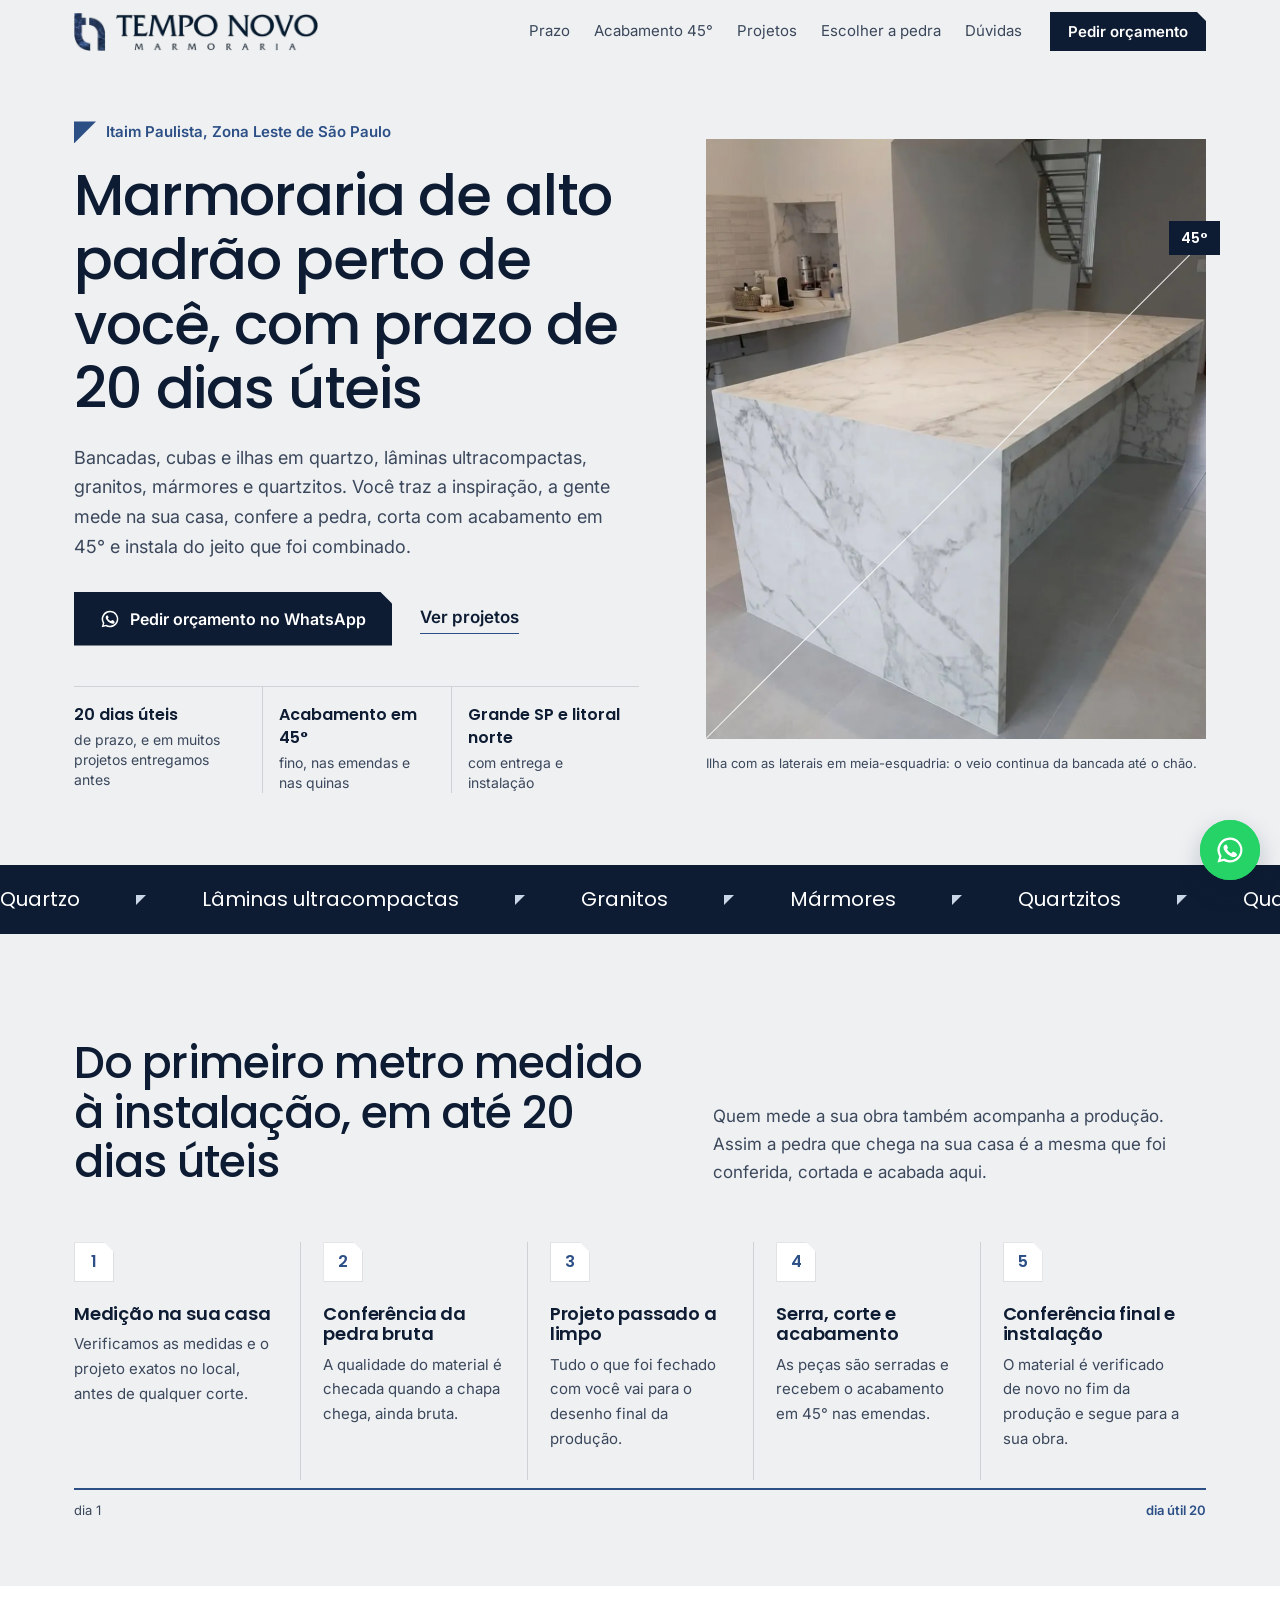
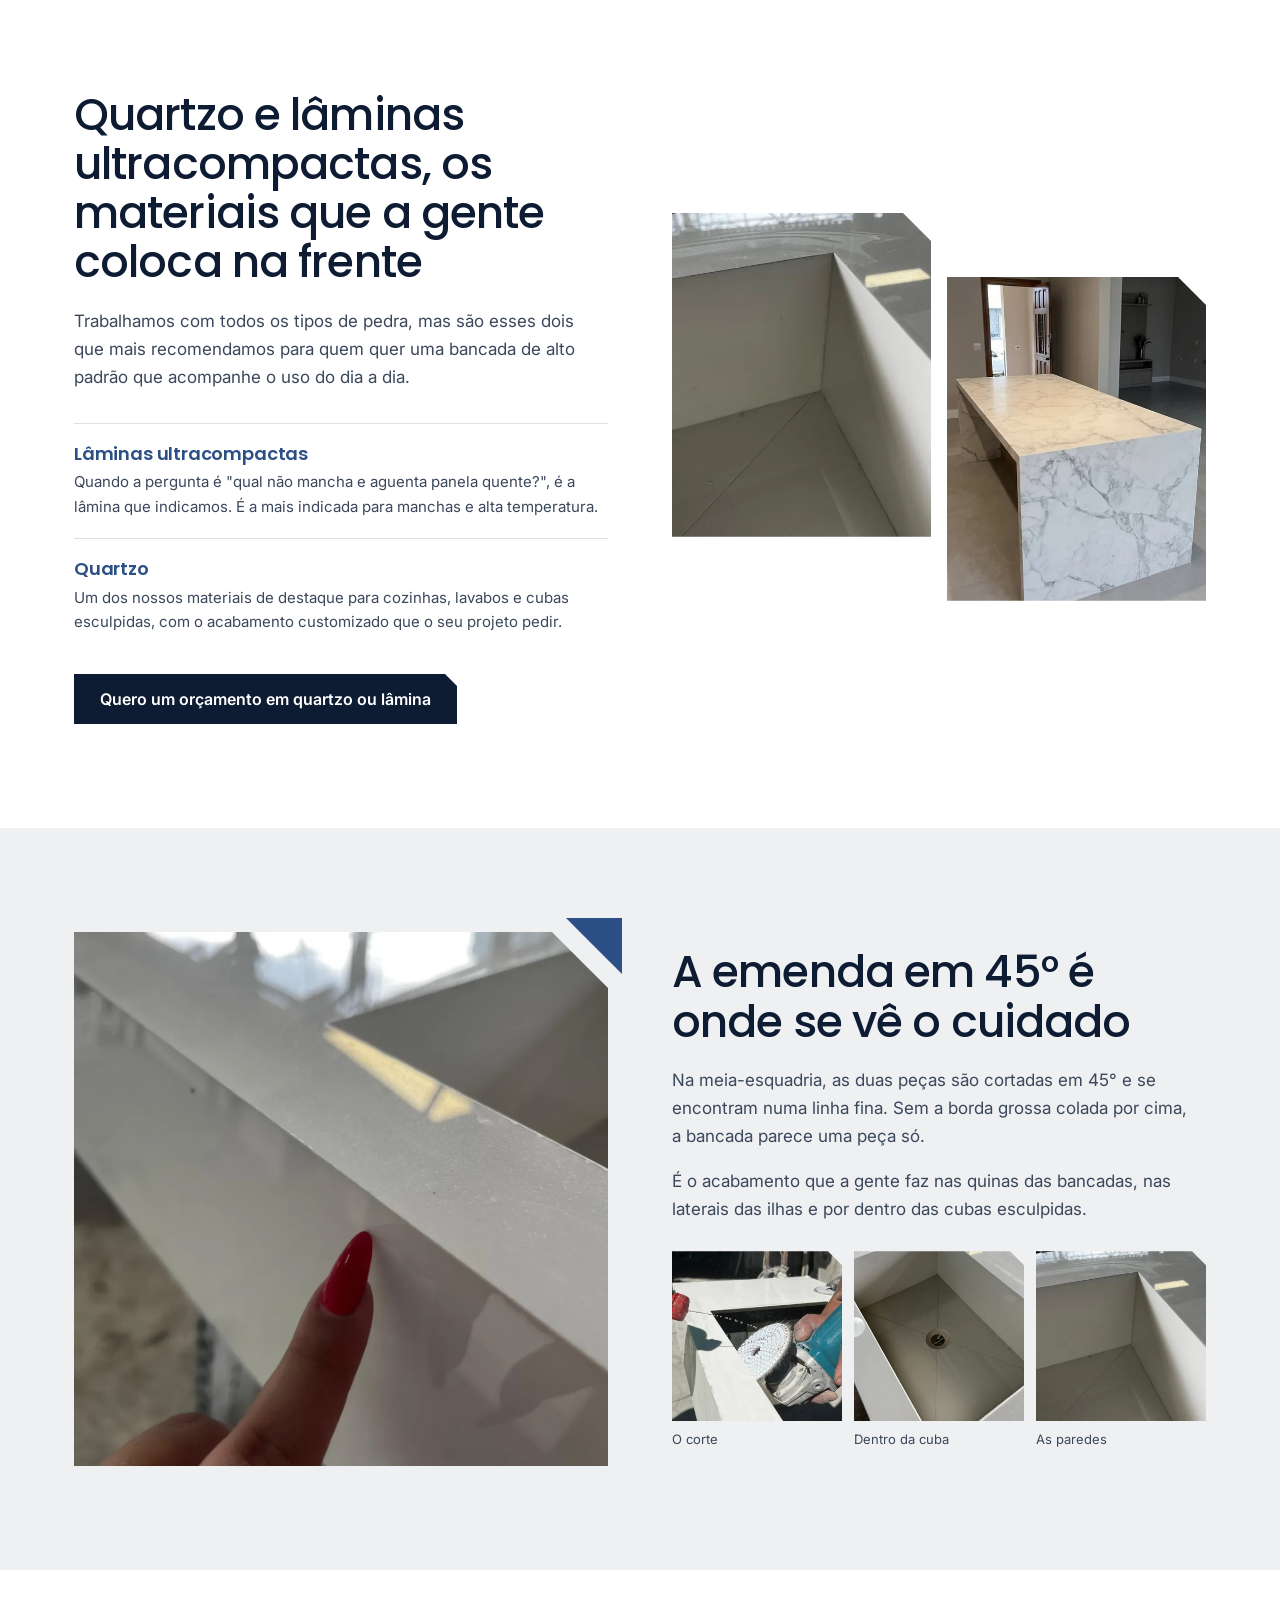
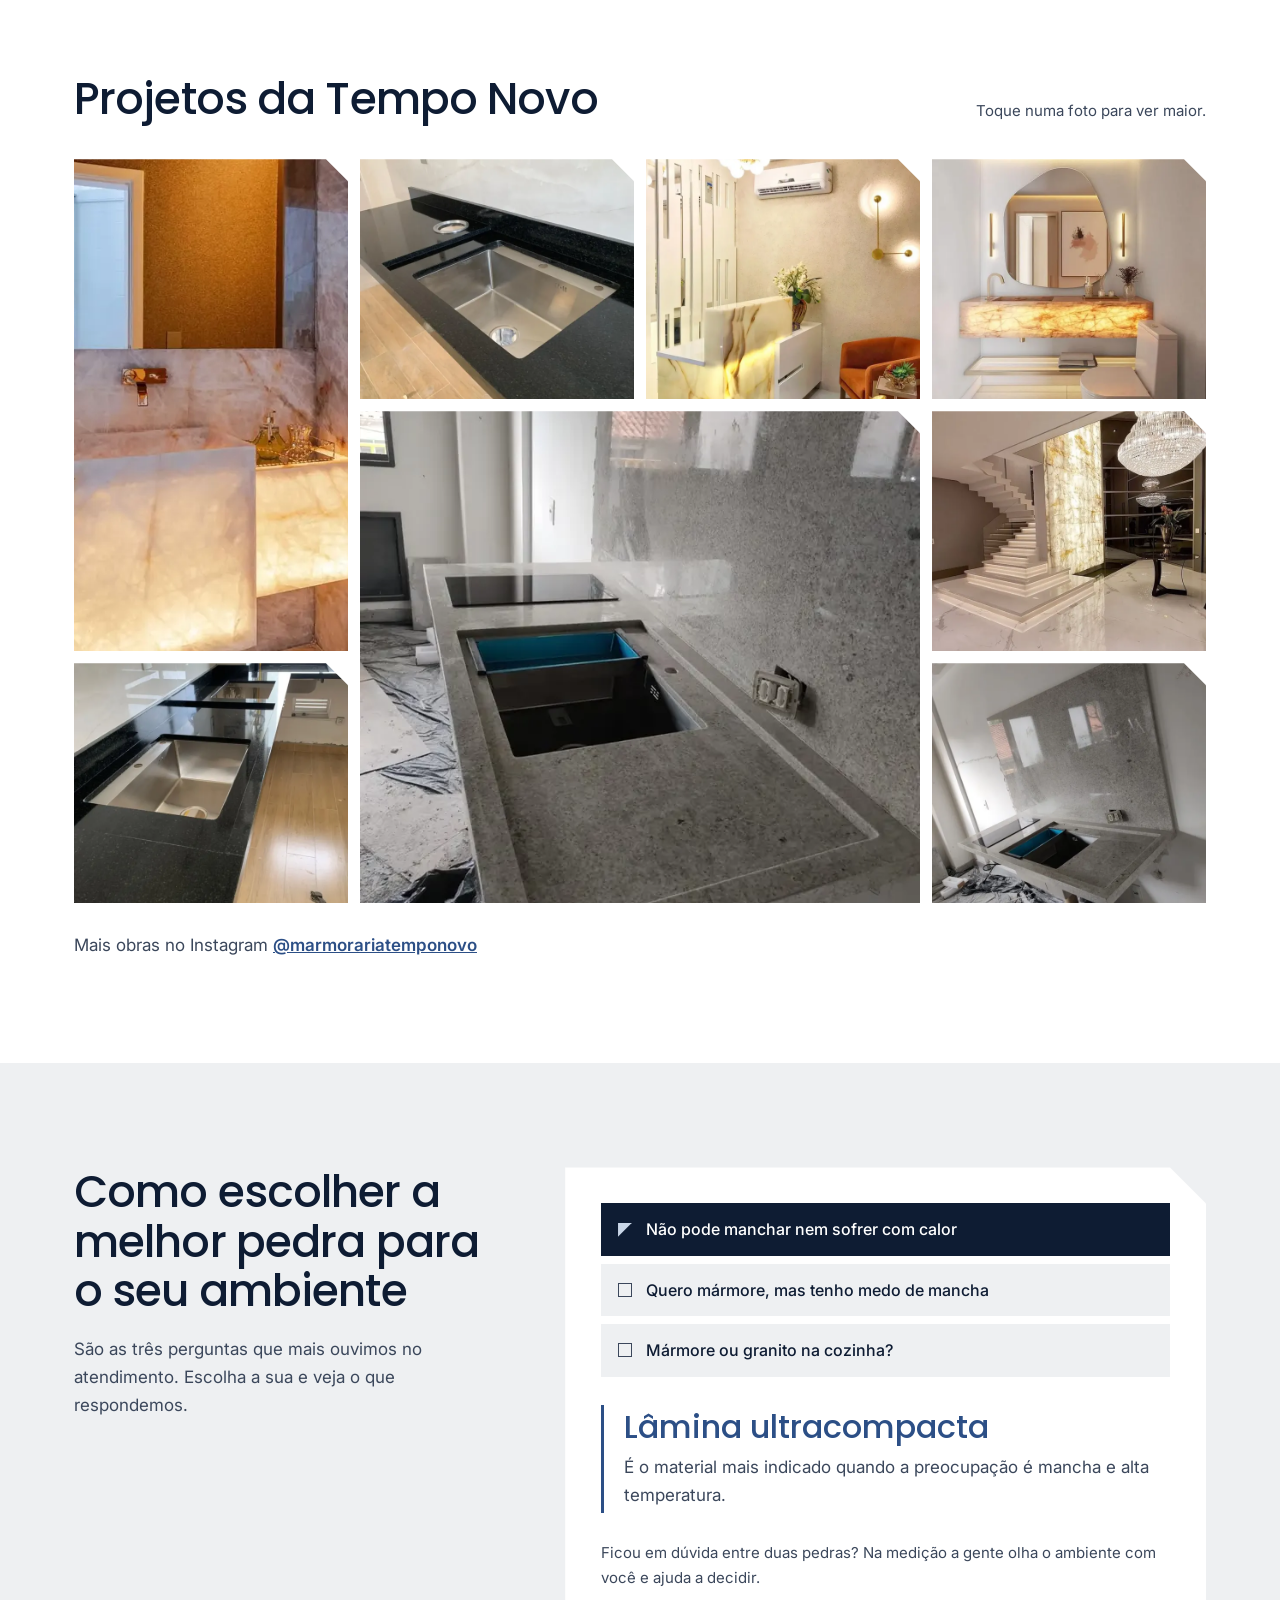
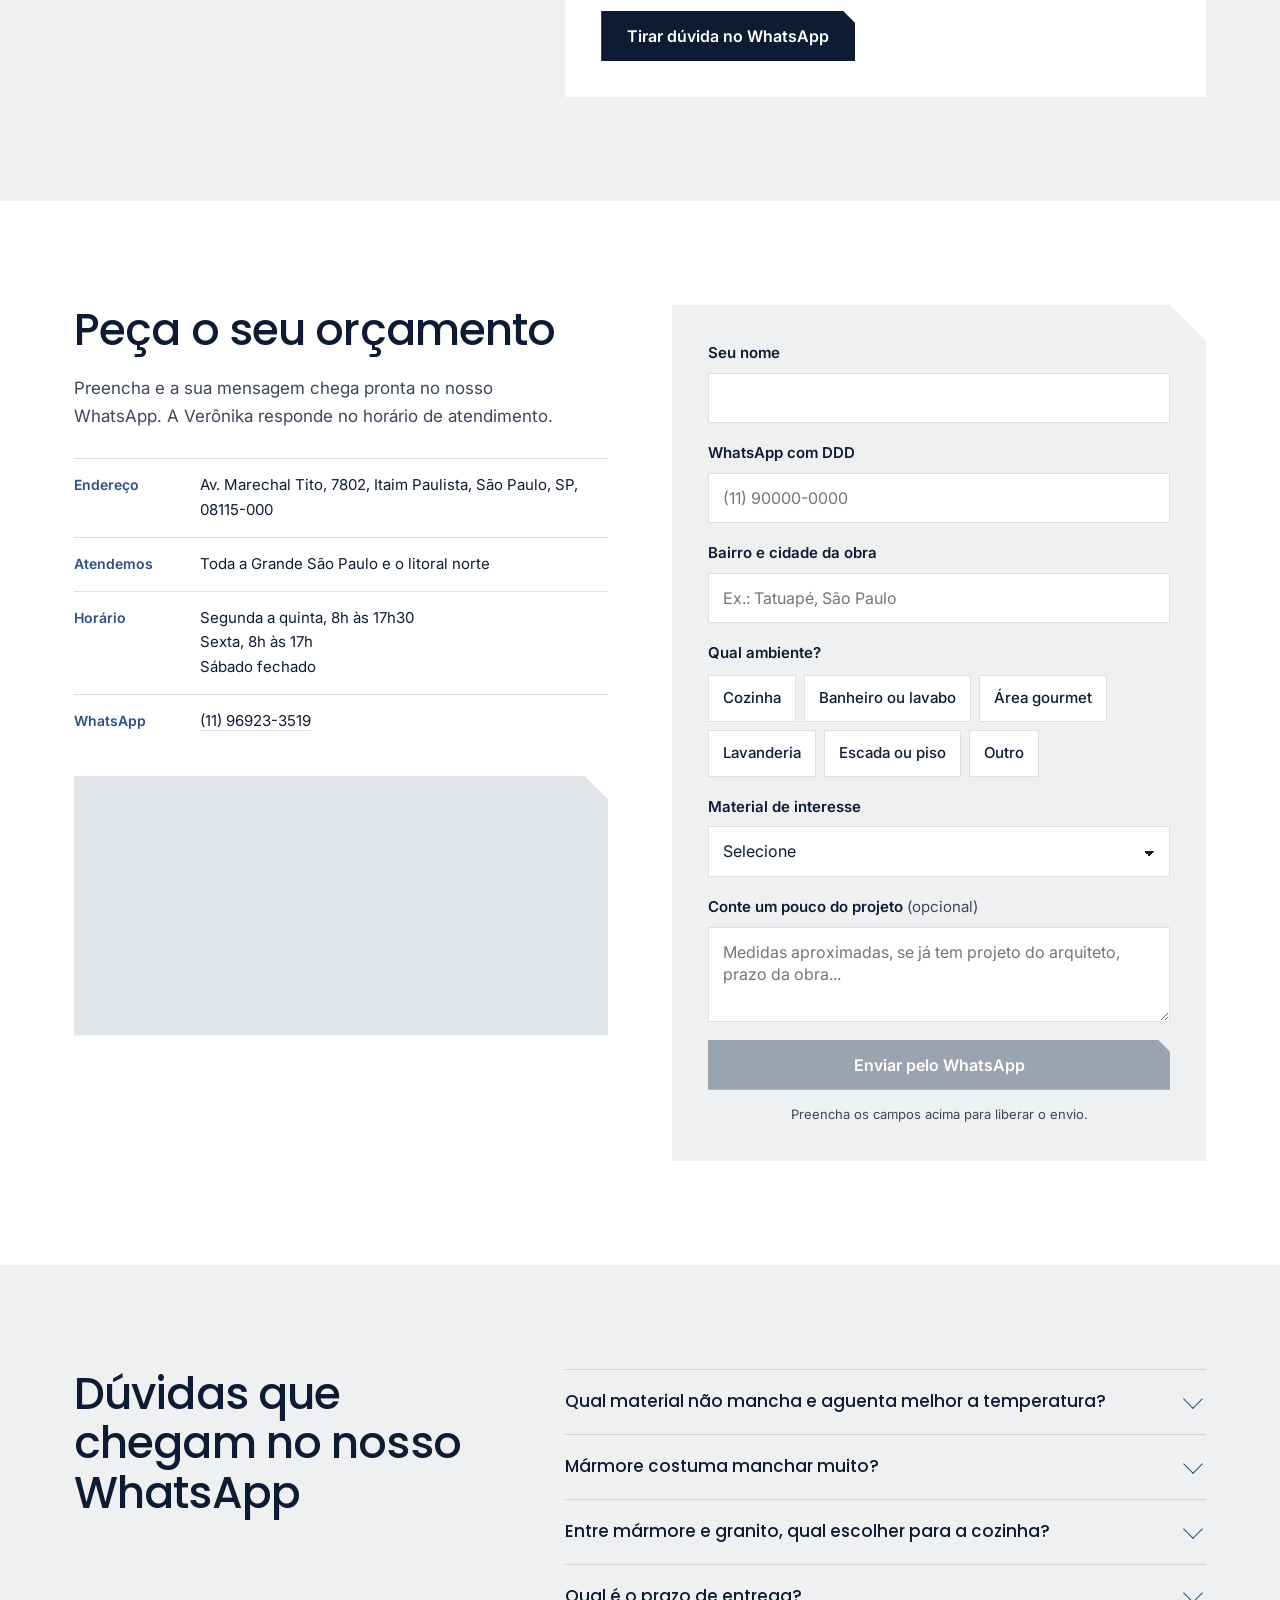
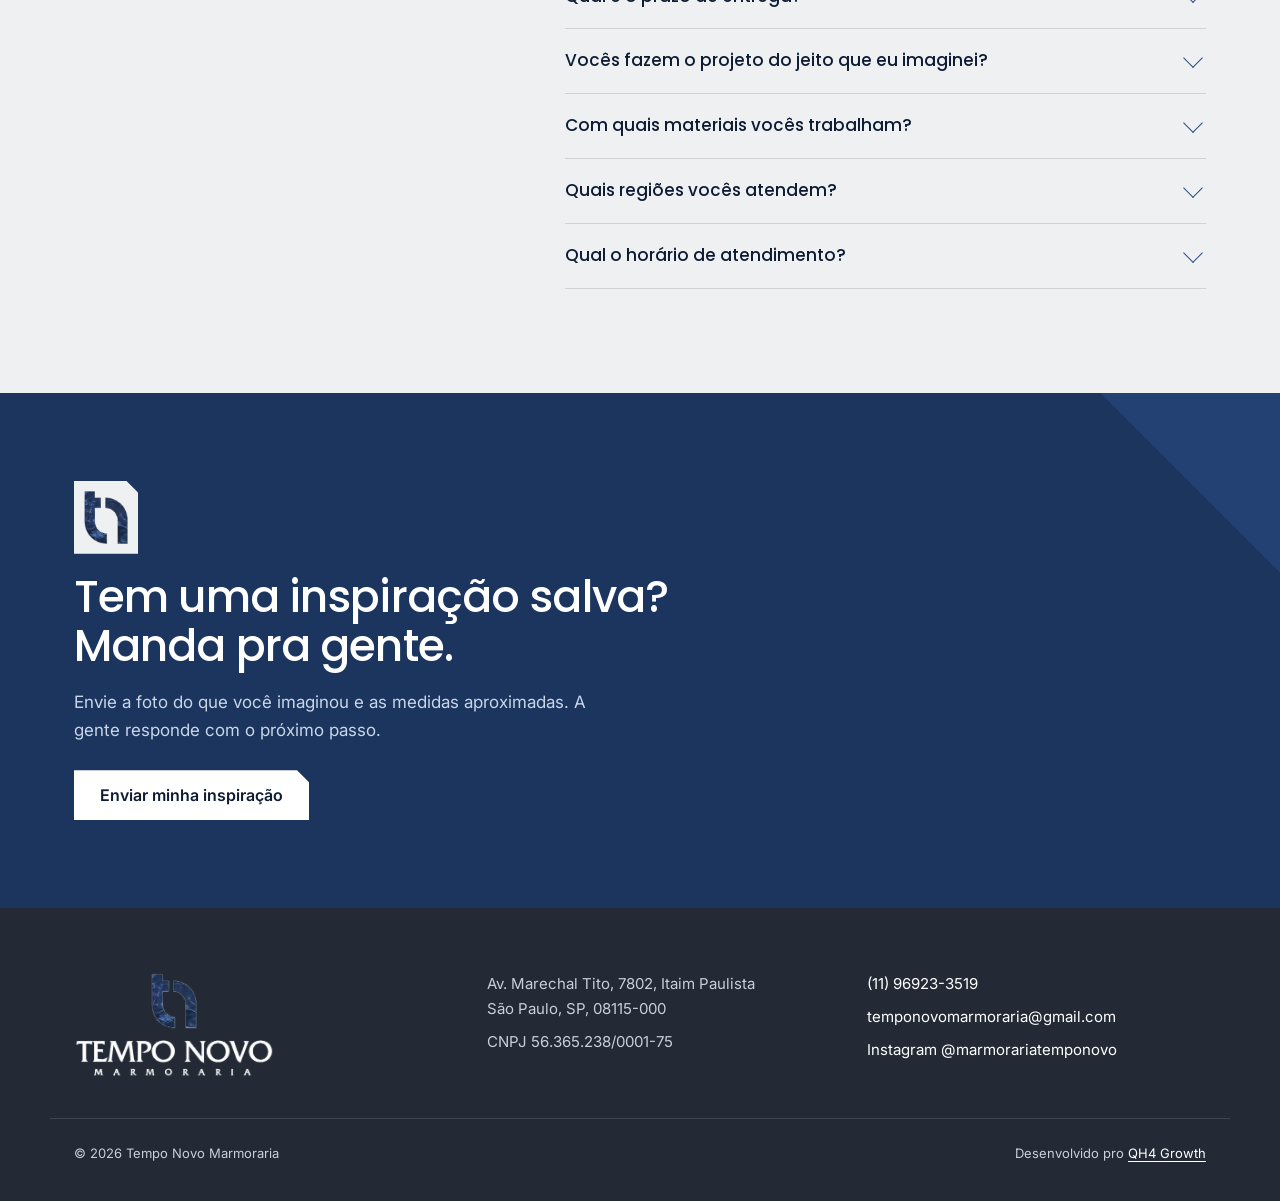
==== index.html @ 07164f5d "Add files via upload" ====
<!doctype html>
<html lang="pt-BR">
<head>
<meta charset="utf-8">
<meta name="viewport" content="width=device-width, initial-scale=1">
<title>Marmoraria de Alto Padrão Perto de Você | Tempo Novo, Itaim Paulista SP</title>
<meta name="description" content="Marmoraria no Itaim Paulista, Zona Leste de São Paulo. Bancadas em quartzo, lâminas ultracompactas, granitos, mármores e quartzitos com acabamento em 45° e prazo de 20 dias úteis. Atendemos a Grande SP e o litoral norte.">
<link rel="canonical" href="https://www.temponovomarmoraria.com.br/">
<meta name="robots" content="index, follow">
<meta name="theme-color" content="#0E1C33">

<meta property="og:type" content="website">
<meta property="og:locale" content="pt_BR">
<meta property="og:site_name" content="Tempo Novo Marmoraria">
<meta property="og:title" content="Tempo Novo Marmoraria | Marmoraria de alto padrão perto de você">
<meta property="og:description" content="Quartzo, lâminas ultracompactas, granitos, mármores e quartzitos com acabamento em 45° e prazo de 20 dias úteis. Itaim Paulista, Zona Leste de SP.">
<meta property="og:url" content="https://www.temponovomarmoraria.com.br/">
<meta property="og:image" content="https://www.temponovomarmoraria.com.br/assets/img/og-image.jpg">
<meta property="og:image:width" content="1200">
<meta property="og:image:height" content="630">
<meta property="og:image:alt" content="Logo da Tempo Novo Marmoraria ao lado de uma ilha em lâmina marmorizada">
<meta name="twitter:card" content="summary_large_image">
<meta name="twitter:title" content="Tempo Novo Marmoraria | Marmoraria de alto padrão perto de você">
<meta name="twitter:description" content="Acabamento em 45° e prazo de 20 dias úteis. Itaim Paulista, Zona Leste de SP.">
<meta name="twitter:image" content="https://www.temponovomarmoraria.com.br/assets/img/og-image.jpg">

<link rel="icon" type="image/png" sizes="32x32" href="assets/img/favicon-32.png">
<link rel="apple-touch-icon" href="assets/img/apple-touch-icon.png">
<link rel="manifest" href="site.webmanifest">

<link rel="preconnect" href="https://fonts.googleapis.com">
<link rel="preconnect" href="https://fonts.gstatic.com" crossorigin>
<link href="https://fonts.googleapis.com/css2?family=Inter:wght@400;500;600&family=Poppins:wght@400;500;600&display=swap" rel="stylesheet">
<link rel="preload" as="image" href="assets/img/ilha-lamina-marmorizada-1.webp" type="image/webp">
<link rel="stylesheet" href="assets/css/style.css">

<!-- Google Tag Manager: trocar GTM-XXXXXXX pelo container do cliente -->
<script>(function(w,d,s,l,i){w[l]=w[l]||[];w[l].push({'gtm.start':new Date().getTime(),event:'gtm.js'});var f=d.getElementsByTagName(s)[0],j=d.createElement(s),dl=l!='dataLayer'?'&l='+l:'';j.async=true;j.src='https://www.googletagmanager.com/gtm.js?id='+i+dl;f.parentNode.insertBefore(j,f);})(window,document,'script','dataLayer','GTM-XXXXXXX');</script>

<script type="application/ld+json">
{
  "@context": "https://schema.org",
  "@type": "HomeAndConstructionBusiness",
  "@id": "https://www.temponovomarmoraria.com.br/#empresa",
  "name": "Tempo Novo Marmoraria",
  "description": "Marmoraria de alto padrão no Itaim Paulista, Zona Leste de São Paulo. Granitos, mármores, quartzos, quartzitos e lâminas ultracompactas com acabamento em 45° e prazo de 20 dias úteis.",
  "url": "https://www.temponovomarmoraria.com.br/",
  "logo": "https://www.temponovomarmoraria.com.br/assets/img/logo-tempo-novo.png",
  "image": "https://www.temponovomarmoraria.com.br/assets/img/og-image.jpg",
  "telephone": "+55-11-96923-3519",
  "email": "temponovomarmoraria@gmail.com",
  "taxID": "56.365.238/0001-75",
  "address": {
    "@type": "PostalAddress",
    "streetAddress": "Avenida Marechal Tito, 7802",
    "addressLocality": "São Paulo",
    "addressRegion": "SP",
    "postalCode": "08115-000",
    "addressCountry": "BR"
  },
  "areaServed": [
    {"@type": "Place", "name": "Itaim Paulista, São Paulo"},
    {"@type": "Place", "name": "Grande São Paulo"},
    {"@type": "Place", "name": "Litoral Norte de São Paulo"}
  ],
  "openingHoursSpecification": [
    {"@type": "OpeningHoursSpecification", "dayOfWeek": ["Monday","Tuesday","Wednesday","Thursday"], "opens": "08:00", "closes": "17:30"},
    {"@type": "OpeningHoursSpecification", "dayOfWeek": "Friday", "opens": "08:00", "closes": "17:00"}
  ],
  "sameAs": ["https://www.instagram.com/marmorariatemponovo/"],
  "knowsAbout": ["Granito", "Mármore", "Quartzo", "Quartzito", "Lâmina ultracompacta", "Acabamento em meia-esquadria 45 graus"]
}
</script>
<script type="application/ld+json">
{
  "@context": "https://schema.org",
  "@type": "FAQPage",
  "mainEntity": [
    {"@type": "Question", "name": "Qual material não mancha e aguenta melhor a temperatura?", "acceptedAnswer": {"@type": "Answer", "text": "As lâminas ultracompactas são as mais indicadas quando a preocupação é mancha e alta temperatura."}},
    {"@type": "Question", "name": "Mármore costuma manchar muito?", "acceptedAnswer": {"@type": "Answer", "text": "O mármore polido costuma manchar, sim. Já o mármore resinado dificilmente mancha."}},
    {"@type": "Question", "name": "Entre mármore e granito, qual escolher para a cozinha?", "acceptedAnswer": {"@type": "Answer", "text": "Para a cozinha, entre os dois, a nossa indicação é o granito."}},
    {"@type": "Question", "name": "Qual é o prazo de entrega da Tempo Novo?", "acceptedAnswer": {"@type": "Answer", "text": "O nosso prazo é de 20 dias úteis, e em muitos projetos conseguimos entregar antes disso."}},
    {"@type": "Question", "name": "Vocês fazem o projeto do jeito que eu imaginei?", "acceptedAnswer": {"@type": "Answer", "text": "Sim. O acabamento é customizado: normalmente o cliente traz uma inspiração e fazemos o máximo para entregar exatamente como foi pedido."}},
    {"@type": "Question", "name": "Com quais materiais vocês trabalham?", "acceptedAnswer": {"@type": "Answer", "text": "Granitos, mármores, quartzos, quartzitos e lâminas ultracompactas."}},
    {"@type": "Question", "name": "Quais regiões a Tempo Novo atende?", "acceptedAnswer": {"@type": "Answer", "text": "Ficamos no Itaim Paulista, Zona Leste de São Paulo, e entregamos em toda a Grande São Paulo e no litoral norte."}},
    {"@type": "Question", "name": "Qual o horário de atendimento?", "acceptedAnswer": {"@type": "Answer", "text": "Segunda a quinta, das 8h às 17h30. Sexta, das 8h às 17h. Aos sábados não abrimos."}}
  ]
}
</script>
</head>
<body>
<noscript><iframe src="https://www.googletagmanager.com/ns.html?id=GTM-XXXXXXX" height="0" width="0" style="display:none;visibility:hidden"></iframe></noscript>

<a class="skip" href="#conteudo">Pular para o conteúdo</a>

<header class="topo" id="topo">
  <div class="topo__in">
    <a href="#inicio" class="topo__marca" aria-label="Tempo Novo Marmoraria, voltar ao início">
      <img src="assets/img/logo-horizontal.webp" alt="Tempo Novo Marmoraria" width="520" height="81">
    </a>
    <nav class="topo__nav" aria-label="Seções">
      <a href="#prazo">Prazo</a>
      <a href="#acabamento">Acabamento 45°</a>
      <a href="#projetos">Projetos</a>
      <a href="#escolher">Escolher a pedra</a>
      <a href="#duvidas">Dúvidas</a>
    </nav>
    <a class="btn btn--sm js-wa" data-local="header" href="https://wa.me/5511969233519?text=Ol%C3%A1%2C%20vim%20pelo%20site%20e%20quero%20um%20or%C3%A7amento." target="_blank" rel="noopener">Pedir orçamento</a>
  </div>
</header>

<main id="conteudo">

<!-- HERO -->
<section class="hero" id="inicio">
  <div class="hero__in">
    <div class="hero__txt">
      <p class="hero__onde">Itaim Paulista, Zona Leste de São Paulo</p>
      <h1>Marmoraria de alto padrão perto de você, com prazo de 20 dias úteis</h1>
      <p class="hero__sub">Bancadas, cubas e ilhas em quartzo, lâminas ultracompactas, granitos, mármores e quartzitos. Você traz a inspiração, a gente mede na sua casa, confere a pedra, corta com acabamento em 45° e instala do jeito que foi combinado.</p>
      <div class="hero__ctas">
        <a class="btn js-wa" data-local="hero" href="https://wa.me/5511969233519?text=Ol%C3%A1%2C%20vim%20pelo%20site%20e%20quero%20um%20or%C3%A7amento." target="_blank" rel="noopener">
          <svg aria-hidden="true" viewBox="0 0 24 24"><path d="M12 2a10 10 0 0 0-8.6 15.1L2 22l5-1.3A10 10 0 1 0 12 2Zm0 18.2a8.2 8.2 0 0 1-4.2-1.2l-.3-.2-3 .8.8-2.9-.2-.3A8.2 8.2 0 1 1 12 20.2Zm4.5-6.1c-.2-.1-1.5-.7-1.7-.8-.2-.1-.4-.1-.6.1l-.8 1c-.1.2-.3.2-.5.1a6.7 6.7 0 0 1-3.3-2.9c-.3-.4.3-.4.7-1.3.1-.2 0-.3 0-.4l-.8-1.8c-.2-.5-.4-.4-.6-.4h-.5a1 1 0 0 0-.7.3 3 3 0 0 0-.9 2.2 5.2 5.2 0 0 0 1.1 2.7 11.9 11.9 0 0 0 4.6 4c1.7.7 2.3.8 3.2.7.5-.1 1.5-.6 1.7-1.2.2-.6.2-1.1.2-1.2-.1-.1-.3-.2-.5-.3Z"/></svg>
          Pedir orçamento no WhatsApp
        </a>
        <a class="link-sec" href="#projetos">Ver projetos</a>
      </div>
      <ul class="hero__fatos">
        <li><strong>20 dias úteis</strong> de prazo, e em muitos projetos entregamos antes</li>
        <li><strong>Acabamento em 45°</strong> fino, nas emendas e nas quinas</li>
        <li><strong>Grande SP e litoral norte</strong> com entrega e instalação</li>
      </ul>
    </div>

    <figure class="hero__img" aria-label="Ilha em lâmina marmorizada com laterais em meia-esquadria">
      <div class="seam" id="seam">
        <img class="seam__a" src="assets/img/ilha-lamina-marmorizada-1.webp" alt="Ilha de cozinha em lâmina marmorizada branca com laterais descendo até o piso" width="896" height="1049" fetchpriority="high">
        <img class="seam__b" src="assets/img/ilha-lamina-marmorizada-1.webp" alt="" aria-hidden="true" width="896" height="1049">
        <span class="seam__linha" aria-hidden="true"></span>
        <span class="seam__grau" aria-hidden="true">45°</span>
      </div>
      <figcaption>Ilha com as laterais em meia-esquadria: o veio continua da bancada até o chão.</figcaption>
    </figure>
  </div>
</section>

<!-- MATERIAIS -->
<section class="materiais" aria-label="Materiais que trabalhamos">
  <div class="materiais__trilho">
    <ul>
      <li>Quartzo</li><li>Lâminas ultracompactas</li><li>Granitos</li><li>Mármores</li><li>Quartzitos</li>
      <li aria-hidden="true">Quartzo</li><li aria-hidden="true">Lâminas ultracompactas</li><li aria-hidden="true">Granitos</li><li aria-hidden="true">Mármores</li><li aria-hidden="true">Quartzitos</li>
    </ul>
  </div>
</section>

<!-- PRAZO / PROCESSO -->
<section class="prazo" id="prazo">
  <div class="wrap">
    <div class="prazo__head reveal">
      <h2>Do primeiro metro medido à instalação, em até 20 dias úteis</h2>
      <p>Quem mede a sua obra também acompanha a produção. Assim a pedra que chega na sua casa é a mesma que foi conferida, cortada e acabada aqui.</p>
    </div>

    <ol class="linha" id="linha">
      <li class="linha__passo reveal">
        <span class="linha__n">1</span>
        <h3>Medição na sua casa</h3>
        <p>Verificamos as medidas e o projeto exatos no local, antes de qualquer corte.</p>
      </li>
      <li class="linha__passo reveal">
        <span class="linha__n">2</span>
        <h3>Conferência da pedra bruta</h3>
        <p>A qualidade do material é checada quando a chapa chega, ainda bruta.</p>
      </li>
      <li class="linha__passo reveal">
        <span class="linha__n">3</span>
        <h3>Projeto passado a limpo</h3>
        <p>Tudo o que foi fechado com você vai para o desenho final da produção.</p>
      </li>
      <li class="linha__passo reveal">
        <span class="linha__n">4</span>
        <h3>Serra, corte e acabamento</h3>
        <p>As peças são serradas e recebem o acabamento em 45° nas emendas.</p>
      </li>
      <li class="linha__passo reveal">
        <span class="linha__n">5</span>
        <h3>Conferência final e instalação</h3>
        <p>O material é verificado de novo no fim da produção e segue para a sua obra.</p>
      </li>
    </ol>
    <div class="regua" aria-hidden="true"><span class="regua__fill" id="reguaFill"></span><span class="regua__lbl">dia 1</span><span class="regua__lbl regua__lbl--fim">dia útil 20</span></div>
  </div>
</section>

<!-- DESTAQUE QUARTZO + LÂMINAS -->
<section class="destaque" id="materiais">
  <div class="wrap destaque__grid">
    <div class="destaque__txt reveal">
      <h2>Quartzo e lâminas ultracompactas, os materiais que a gente coloca na frente</h2>
      <p>Trabalhamos com todos os tipos de pedra, mas são esses dois que mais recomendamos para quem quer uma bancada de alto padrão que acompanhe o uso do dia a dia.</p>
      <div class="destaque__item">
        <h3>Lâminas ultracompactas</h3>
        <p>Quando a pergunta é "qual não mancha e aguenta panela quente?", é a lâmina que indicamos. É a mais indicada para manchas e alta temperatura.</p>
      </div>
      <div class="destaque__item">
        <h3>Quartzo</h3>
        <p>Um dos nossos materiais de destaque para cozinhas, lavabos e cubas esculpidas, com o acabamento customizado que o seu projeto pedir.</p>
      </div>
      <a class="btn btn--claro js-wa" data-local="destaque" href="https://wa.me/5511969233519?text=Ol%C3%A1%2C%20quero%20saber%20mais%20sobre%20quartzo%20e%20l%C3%A2minas%20ultracompactas." target="_blank" rel="noopener">Quero um orçamento em quartzo ou lâmina</a>
    </div>
    <div class="destaque__fotos reveal">
      <img class="chanfro" src="assets/img/cuba-esculpida-quartzo-1-sm.webp" alt="Cuba esculpida branca com cantos em meia-esquadria" width="640" height="640" loading="lazy">
      <img class="chanfro" src="assets/img/ilha-lamina-marmorizada-2-sm.webp" alt="Ilha em lâmina marmorizada vista de lado" width="548" height="640" loading="lazy">
    </div>
  </div>
</section>

<!-- ACABAMENTO 45 -->
<section class="quina" id="acabamento">
  <div class="wrap">
    <div class="quina__grid">
      <figure class="quina__principal reveal">
        <img class="chanfro" src="assets/img/acabamento-45-graus.webp" alt="Dedo apontando a emenda em 45 graus de uma bancada branca, com a linha quase invisível" width="1200" height="1200" loading="lazy">
      </figure>
      <div class="quina__txt reveal">
        <h2>A emenda em 45° é onde se vê o cuidado</h2>
        <p>Na meia-esquadria, as duas peças são cortadas em 45° e se encontram numa linha fina. Sem a borda grossa colada por cima, a bancada parece uma peça só.</p>
        <p>É o acabamento que a gente faz nas quinas das bancadas, nas laterais das ilhas e por dentro das cubas esculpidas.</p>
        <ul class="quina__mini">
          <li><img class="chanfro chanfro--p" src="assets/img/corte-meia-esquadria-sm.webp" alt="Corte com esmerilhadeira na borda de uma bancada" width="640" height="640" loading="lazy"><span>O corte</span></li>
          <li><img class="chanfro chanfro--p" src="assets/img/cuba-esculpida-quartzo-2-sm.webp" alt="Fundo de cuba esculpida com caimento para o ralo" width="640" height="640" loading="lazy"><span>Dentro da cuba</span></li>
          <li><img class="chanfro chanfro--p" src="assets/img/cuba-esculpida-quartzo-1-sm.webp" alt="Paredes internas de cuba esculpida unidas em 45 graus" width="640" height="640" loading="lazy"><span>As paredes</span></li>
        </ul>
      </div>
    </div>
  </div>
</section>

<!-- PROJETOS -->
<section class="projetos" id="projetos">
  <div class="wrap">
    <div class="projetos__head reveal">
      <h2>Projetos da Tempo Novo</h2>
      <p>Toque numa foto para ver maior.</p>
    </div>
    <div class="galeria">
      <button class="galeria__item g-alto reveal" data-full="assets/img/lavabo-onix-iluminado.webp"><img src="assets/img/lavabo-onix-iluminado-sm.webp" alt="Lavabo com cuba em pedra translúcida iluminada por trás" width="640" height="640" loading="lazy"><span>Lavabo com pedra iluminada</span></button>
      <button class="galeria__item reveal" data-full="assets/img/cozinha-granito-preto-1.webp"><img src="assets/img/cozinha-granito-preto-1-sm.webp" alt="Bancada de cozinha em granito preto com cuba de inox embutida" width="640" height="640" loading="lazy"><span>Cozinha em granito preto</span></button>
      <button class="galeria__item reveal" data-full="assets/img/recepcao-bancada-onix.webp"><img src="assets/img/recepcao-bancada-onix-sm.webp" alt="Balcão de recepção revestido em pedra com veios dourados iluminada" width="640" height="640" loading="lazy"><span>Balcão de recepção</span></button>
      <button class="galeria__item g-largo reveal" data-full="assets/img/cozinha-granito-cinza-1.webp"><img src="assets/img/cozinha-granito-cinza-1-sm.webp" alt="Bancada de cozinha em pedra cinza com cooktop e cuba, saia e frontão altos" width="640" height="640" loading="lazy"><span>Cozinha com frontão alto</span></button>
      <button class="galeria__item reveal" data-full="assets/img/lavabo-bancada-iluminada.webp"><img src="assets/img/lavabo-bancada-iluminada-sm.webp" alt="Bancada suspensa de lavabo em pedra iluminada com espelho orgânico" width="640" height="640" loading="lazy"><span>Bancada suspensa de lavabo</span></button>
      <button class="galeria__item reveal" data-full="assets/img/escada-marmore-branco.webp"><img src="assets/img/escada-marmore-branco-sm.webp" alt="Escada e piso em pedra branca com painel iluminado" width="640" height="640" loading="lazy"><span>Escada e piso</span></button>
      <button class="galeria__item reveal" data-full="assets/img/cozinha-granito-preto-2.webp"><img src="assets/img/cozinha-granito-preto-2-sm.webp" alt="Bancada em L em granito preto com duas cubas" width="640" height="640" loading="lazy"><span>Bancada em L</span></button>
      <button class="galeria__item reveal" data-full="assets/img/cozinha-granito-cinza-3.webp"><img src="assets/img/cozinha-granito-cinza-3-sm.webp" alt="Bancada cinza com cuba embutida e frontão até o teto" width="640" height="640" loading="lazy"><span>Frontão até o teto</span></button>
    </div>
    <p class="projetos__ig">Mais obras no Instagram <a href="https://www.instagram.com/marmorariatemponovo/" target="_blank" rel="noopener">@marmorariatemponovo</a></p>
  </div>
</section>

<!-- COMO ESCOLHER -->
<section class="escolher" id="escolher">
  <div class="wrap escolher__grid">
    <div class="escolher__intro reveal">
      <h2>Como escolher a melhor pedra para o seu ambiente</h2>
      <p>São as três perguntas que mais ouvimos no atendimento. Escolha a sua e veja o que respondemos.</p>
    </div>
    <div class="escolher__box reveal">
      <div class="escolher__tabs" role="tablist" aria-label="Perguntas sobre pedras">
        <button role="tab" id="t1" aria-controls="p1" aria-selected="true">Não pode manchar nem sofrer com calor</button>
        <button role="tab" id="t2" aria-controls="p2" aria-selected="false" tabindex="-1">Quero mármore, mas tenho medo de mancha</button>
        <button role="tab" id="t3" aria-controls="p3" aria-selected="false" tabindex="-1">Mármore ou granito na cozinha?</button>
      </div>
      <div class="escolher__painel" role="tabpanel" id="p1" aria-labelledby="t1">
        <p class="escolher__resp">Lâmina ultracompacta</p>
        <p>É o material mais indicado quando a preocupação é mancha e alta temperatura.</p>
      </div>
      <div class="escolher__painel" role="tabpanel" id="p2" aria-labelledby="t2" hidden>
        <p class="escolher__resp">Mármore resinado</p>
        <p>O mármore polido costuma manchar, sim. Já o resinado dificilmente mancha.</p>
      </div>
      <div class="escolher__painel" role="tabpanel" id="p3" aria-labelledby="t3" hidden>
        <p class="escolher__resp">Granito</p>
        <p>Entre os dois, para a cozinha, a nossa indicação é o granito.</p>
      </div>
      <p class="escolher__nota">Ficou em dúvida entre duas pedras? Na medição a gente olha o ambiente com você e ajuda a decidir.</p>
      <a class="btn js-wa" data-local="escolher" href="https://wa.me/5511969233519?text=Ol%C3%A1%2C%20preciso%20de%20ajuda%20para%20escolher%20a%20pedra%20do%20meu%20projeto." target="_blank" rel="noopener">Tirar dúvida no WhatsApp</a>
    </div>
  </div>
</section>

<!-- ORÇAMENTO + ONDE -->
<section class="orcamento" id="orcamento">
  <div class="wrap orcamento__grid">
    <div class="orcamento__info reveal">
      <h2>Peça o seu orçamento</h2>
      <p>Preencha e a sua mensagem chega pronta no nosso WhatsApp. A Verônika responde no horário de atendimento.</p>
      <dl class="info">
        <div><dt>Endereço</dt><dd>Av. Marechal Tito, 7802, Itaim Paulista, São Paulo, SP, 08115-000</dd></div>
        <div><dt>Atendemos</dt><dd>Toda a Grande São Paulo e o litoral norte</dd></div>
        <div><dt>Horário</dt><dd>Segunda a quinta, 8h às 17h30<br>Sexta, 8h às 17h<br>Sábado fechado</dd></div>
        <div><dt>WhatsApp</dt><dd><a class="js-wa" data-local="info" href="https://wa.me/5511969233519" target="_blank" rel="noopener">(11) 96923-3519</a></dd></div>
      </dl>
      <div class="mapa">
        <iframe title="Mapa da Tempo Novo Marmoraria no Itaim Paulista" src="https://www.google.com/maps?q=Avenida%20Marechal%20Tito%2C%207802%2C%20Itaim%20Paulista%2C%20S%C3%A3o%20Paulo%20SP&output=embed" loading="lazy" referrerpolicy="no-referrer-when-downgrade" width="600" height="300"></iframe>
      </div>
    </div>

    <form class="form reveal" id="form" novalidate>
      <div class="campo">
        <label for="f-nome">Seu nome</label>
        <input id="f-nome" name="nome" type="text" autocomplete="name" required minlength="2">
      </div>
      <div class="campo">
        <label for="f-tel">WhatsApp com DDD</label>
        <input id="f-tel" name="telefone" type="tel" inputmode="tel" autocomplete="tel" placeholder="(11) 90000-0000" required pattern="\(\d{2}\) \d{4,5}-\d{4}">
      </div>
      <div class="campo">
        <label for="f-bairro">Bairro e cidade da obra</label>
        <input id="f-bairro" name="bairro" type="text" placeholder="Ex.: Tatuapé, São Paulo" required minlength="3">
      </div>
      <fieldset class="campo campo--chips">
        <legend>Qual ambiente?</legend>
        <div class="chips">
          <label><input type="radio" name="ambiente" value="Cozinha" required><span>Cozinha</span></label>
          <label><input type="radio" name="ambiente" value="Banheiro ou lavabo"><span>Banheiro ou lavabo</span></label>
          <label><input type="radio" name="ambiente" value="Área gourmet"><span>Área gourmet</span></label>
          <label><input type="radio" name="ambiente" value="Lavanderia"><span>Lavanderia</span></label>
          <label><input type="radio" name="ambiente" value="Escada ou piso"><span>Escada ou piso</span></label>
          <label><input type="radio" name="ambiente" value="Outro"><span>Outro</span></label>
        </div>
      </fieldset>
      <div class="campo">
        <label for="f-mat">Material de interesse</label>
        <select id="f-mat" name="material" required>
          <option value="">Selecione</option>
          <option>Quartzo</option>
          <option>Lâmina ultracompacta</option>
          <option>Granito</option>
          <option>Mármore</option>
          <option>Quartzito</option>
          <option>Ainda não sei</option>
        </select>
      </div>
      <div class="campo">
        <label for="f-msg">Conte um pouco do projeto <span class="opc">(opcional)</span></label>
        <textarea id="f-msg" name="mensagem" rows="3" placeholder="Medidas aproximadas, se já tem projeto do arquiteto, prazo da obra..."></textarea>
      </div>
      <button class="btn btn--full" type="submit" id="f-enviar" disabled>Enviar pelo WhatsApp</button>
      <p class="form__aviso" id="f-aviso" aria-live="polite">Preencha os campos acima para liberar o envio.</p>
    </form>
  </div>
</section>

<!-- FAQ -->
<section class="duvidas" id="duvidas">
  <div class="wrap duvidas__grid">
    <h2 class="reveal">Dúvidas que chegam no nosso WhatsApp</h2>
    <div class="faq reveal">
      <details><summary>Qual material não mancha e aguenta melhor a temperatura?</summary><p>As lâminas ultracompactas são as mais indicadas quando a preocupação é mancha e alta temperatura.</p></details>
      <details><summary>Mármore costuma manchar muito?</summary><p>O mármore polido costuma manchar, sim. Já o mármore resinado dificilmente mancha.</p></details>
      <details><summary>Entre mármore e granito, qual escolher para a cozinha?</summary><p>Para a cozinha, entre os dois, a nossa indicação é o granito.</p></details>
      <details><summary>Qual é o prazo de entrega?</summary><p>O nosso prazo é de 20 dias úteis, e em muitos projetos conseguimos entregar antes disso.</p></details>
      <details><summary>Vocês fazem o projeto do jeito que eu imaginei?</summary><p>Sim. O acabamento é customizado: normalmente o cliente traz uma inspiração e fazemos o máximo para entregar exatamente como foi pedido.</p></details>
      <details><summary>Com quais materiais vocês trabalham?</summary><p>Granitos, mármores, quartzos, quartzitos e lâminas ultracompactas.</p></details>
      <details><summary>Quais regiões vocês atendem?</summary><p>Ficamos no Itaim Paulista, Zona Leste de São Paulo, e entregamos em toda a Grande São Paulo e no litoral norte.</p></details>
      <details><summary>Qual o horário de atendimento?</summary><p>Segunda a quinta, das 8h às 17h30. Sexta, das 8h às 17h. Aos sábados não abrimos.</p></details>
    </div>
  </div>
</section>

<!-- CTA FINAL -->
<section class="final">
  <div class="wrap final__in reveal">
    <img src="assets/img/icone-tn.webp" alt="" width="120" height="145" loading="lazy">
    <h2>Tem uma inspiração salva? Manda pra gente.</h2>
    <p>Envie a foto do que você imaginou e as medidas aproximadas. A gente responde com o próximo passo.</p>
    <a class="btn btn--claro js-wa" data-local="final" href="https://wa.me/5511969233519?text=Ol%C3%A1%2C%20tenho%20uma%20inspira%C3%A7%C3%A3o%20e%20quero%20um%20or%C3%A7amento." target="_blank" rel="noopener">Enviar minha inspiração</a>
  </div>
</section>

</main>

<footer class="rodape">
  <div class="wrap rodape__in">
    <img src="assets/img/logo-tempo-novo-branco.webp" alt="Tempo Novo Marmoraria" width="440" height="233" loading="lazy" class="rodape__logo">
    <div class="rodape__col">
      <p>Av. Marechal Tito, 7802, Itaim Paulista<br>São Paulo, SP, 08115-000</p>
      <p>CNPJ 56.365.238/0001-75</p>
    </div>
    <div class="rodape__col">
      <p><a class="js-wa" data-local="rodape" href="https://wa.me/5511969233519" target="_blank" rel="noopener">(11) 96923-3519</a></p>
      <p><a href="mailto:temponovomarmoraria@gmail.com">temponovomarmoraria@gmail.com</a></p>
      <p><a href="https://www.instagram.com/marmorariatemponovo/" target="_blank" rel="noopener">Instagram @marmorariatemponovo</a></p>
    </div>
  </div>
  <div class="wrap rodape__base">
    <p>© <span id="ano">2026</span> Tempo Novo Marmoraria</p>
    <p>Desenvolvido pro <a href="https://www.instagram.com/qh4growth/" target="_blank" rel="noopener">QH4 Growth</a></p>
  </div>
</footer>

<a class="wa-flutuante js-wa" data-local="flutuante" href="https://wa.me/5511969233519?text=Ol%C3%A1%2C%20vim%20pelo%20site%20e%20quero%20um%20or%C3%A7amento." target="_blank" rel="noopener" aria-label="Conversar no WhatsApp">
  <svg aria-hidden="true" viewBox="0 0 24 24"><path d="M12 2a10 10 0 0 0-8.6 15.1L2 22l5-1.3A10 10 0 1 0 12 2Zm0 18.2a8.2 8.2 0 0 1-4.2-1.2l-.3-.2-3 .8.8-2.9-.2-.3A8.2 8.2 0 1 1 12 20.2Zm4.5-6.1c-.2-.1-1.5-.7-1.7-.8-.2-.1-.4-.1-.6.1l-.8 1c-.1.2-.3.2-.5.1a6.7 6.7 0 0 1-3.3-2.9c-.3-.4.3-.4.7-1.3.1-.2 0-.3 0-.4l-.8-1.8c-.2-.5-.4-.4-.6-.4h-.5a1 1 0 0 0-.7.3 3 3 0 0 0-.9 2.2 5.2 5.2 0 0 0 1.1 2.7 11.9 11.9 0 0 0 4.6 4c1.7.7 2.3.8 3.2.7.5-.1 1.5-.6 1.7-1.2.2-.6.2-1.1.2-1.2-.1-.1-.3-.2-.5-.3Z"/></svg>
</a>

<dialog class="lightbox" id="lightbox" aria-label="Foto ampliada">
  <img id="lightboxImg" src="" alt="">
  <button class="lightbox__fechar" id="lightboxFechar" aria-label="Fechar foto">Fechar</button>
</dialog>

<script src="assets/js/main.js" defer></script>
</body>
</html>
---- assets/css/style.css ----
/* Tempo Novo Marmoraria | LP QH4
   Paleta tirada do logo: fundo cinza frio, marinho do wordmark, azul do mármore */
:root{
  --paper:#EEF0F2;
  --paper-2:#E2E6EB;
  --white:#FFFFFF;
  --ink:#0E1C33;
  --ink-soft:#3B475B;
  --lapis:#2C4F86;
  --lapis-deep:#1B355E;
  --ice:#C9D6E8;
  --graphite:#232A35;
  --line:rgba(14,28,51,.14);
  --chanfro:28px;
  --f-head:"Poppins",system-ui,sans-serif;
  --f-body:"Inter",system-ui,sans-serif;
  --wrap:1180px;
  --ease:cubic-bezier(.22,.8,.24,1);
}
*,*::before,*::after{box-sizing:border-box}
html{scroll-behavior:smooth;scroll-padding-top:84px;-webkit-text-size-adjust:100%}
body{margin:0;background:var(--paper);color:var(--ink);font:400 1.0625rem/1.65 var(--f-body);-webkit-font-smoothing:antialiased;overflow-x:hidden}
img{display:block;max-width:100%;height:auto}
a{color:inherit}
h1,h2,h3{font-family:var(--f-head);font-weight:500;line-height:1.12;letter-spacing:-.02em;margin:0}
h2{font-size:clamp(1.75rem,1.2rem + 2.2vw,2.75rem);max-width:20ch}
h3{font-size:1.125rem;font-weight:600;letter-spacing:-.01em}
p{margin:0 0 1em}
.wrap{max-width:var(--wrap);margin:0 auto;padding:0 24px}
:focus-visible{outline:2px solid var(--lapis);outline-offset:3px}
.skip{position:absolute;left:-999px;top:8px;background:var(--ink);color:#fff;padding:8px 14px;z-index:100}
.skip:focus{left:8px}

/* corte a 45 graus: assinatura da página */
.chanfro{clip-path:polygon(0 0,calc(100% - var(--chanfro)) 0,100% var(--chanfro),100% 100%,0 100%)}
.chanfro--p{--chanfro:14px}

/* botões */
.btn{--c:12px;display:inline-flex;align-items:center;gap:10px;justify-content:center;background:var(--ink);color:#fff;text-decoration:none;font:600 1rem/1 var(--f-body);padding:17px 26px;border:0;cursor:pointer;
  clip-path:polygon(0 0,calc(100% - var(--c)) 0,100% var(--c),100% 100%,0 100%);transition:background .25s var(--ease),transform .25s var(--ease)}
.btn svg{width:20px;height:20px;fill:currentColor;flex:none}
.btn:hover{background:var(--lapis);transform:translateY(-2px)}
.btn:active{transform:translateY(0)}
.btn--sm{padding:12px 18px;font-size:.9375rem;--c:9px}
.btn--claro{background:#fff;color:var(--ink)}
.btn--claro:hover{background:var(--ice);color:var(--ink)}
.btn--full{width:100%}
.btn[disabled]{background:#9AA3B0;cursor:not-allowed;transform:none}
.link-sec{font-weight:600;text-decoration:none;border-bottom:1.5px solid var(--lapis);padding-bottom:2px;transition:color .2s}
.link-sec:hover{color:var(--lapis)}

/* topo */
.topo{position:sticky;top:0;z-index:50;background:rgba(238,240,242,.86);backdrop-filter:blur(10px);-webkit-backdrop-filter:blur(10px);border-bottom:1px solid transparent;transition:border-color .3s}
.topo.is-rolado{border-bottom-color:var(--line)}
.topo__in{max-width:var(--wrap);margin:0 auto;padding:12px 24px;display:flex;align-items:center;gap:28px}
.topo__marca img{height:38px;width:auto}
.topo__nav{display:flex;gap:24px;margin-left:auto;font-size:.9375rem}
.topo__nav a{text-decoration:none;color:var(--ink-soft);transition:color .2s}
.topo__nav a:hover{color:var(--ink)}
@media (max-width:980px){.topo__nav{display:none}.topo__in>.btn{margin-left:auto}}
@media (max-width:420px){.topo__marca img{height:28px}.topo__in{gap:12px;padding:10px 16px}.topo__in .btn--sm{padding:11px 14px;font-size:.875rem}}

/* hero */
.hero{padding:56px 0 72px}
.hero__in{max-width:var(--wrap);margin:0 auto;padding:0 24px;display:grid;grid-template-columns:1.05fr .95fr;gap:56px;align-items:center}
.hero__onde{color:var(--lapis);font-weight:600;font-size:.9375rem;margin-bottom:18px;display:flex;align-items:center;gap:10px}
.hero__onde::before{content:"";width:22px;height:22px;background:var(--lapis);clip-path:polygon(0 0,100% 0,0 100%);flex:none}
.hero h1{font-size:clamp(2.1rem,1.3rem + 3.3vw,3.6rem);max-width:15ch;margin-bottom:22px}
.hero__sub{font-size:1.125rem;color:var(--ink-soft);max-width:52ch;margin-bottom:30px}
.hero__ctas{display:flex;flex-wrap:wrap;gap:20px 28px;align-items:center;margin-bottom:40px}
.hero__fatos{list-style:none;margin:0;padding:0;display:grid;grid-template-columns:repeat(3,1fr);border-top:1px solid var(--line)}
.hero__fatos li{padding:16px 16px 0 0;font-size:.875rem;color:var(--ink-soft);line-height:1.45}
.hero__fatos li+li{padding-left:16px;border-left:1px solid var(--line)}
.hero__fatos strong{display:block;color:var(--ink);font-family:var(--f-head);font-weight:600;font-size:1rem;margin-bottom:4px}

.hero__img{margin:0}
.hero__img figcaption{font-size:.8125rem;color:var(--ink-soft);margin:14px 0 0 auto;max-width:500px}
/* duas metades da mesma foto que se encontram numa emenda a 45 graus.
   proporção 5/6: a linha vai do canto inferior esquerdo até 16.67% da altura na direita = 45 graus reais */
.seam{position:relative;aspect-ratio:5/6;width:100%;max-width:500px;margin-left:auto}
.seam img{position:absolute;inset:0;width:100%;height:100%;object-fit:cover;transition:transform 1.2s var(--ease)}
.seam__a{clip-path:polygon(0 0,100% 0,100% 16.667%,0 100%)}
.seam__b{clip-path:polygon(100% 16.667%,100% 100%,0 100%)}
.seam.is-aberta .seam__a{transform:translate(-22px,-22px)}
.seam.is-aberta .seam__b{transform:translate(22px,22px)}
.seam__linha{position:absolute;left:0;bottom:0;width:141.42%;height:1px;background:rgba(255,255,255,.85);transform-origin:0 50%;transform:rotate(-45deg) scaleX(0);transition:transform 1s .9s var(--ease);pointer-events:none}
.seam.is-unida .seam__linha{transform:rotate(-45deg) scaleX(1)}
.seam__grau{position:absolute;right:-14px;top:calc(16.667% - 18px);background:var(--ink);color:#fff;font:600 .875rem/1 var(--f-head);padding:10px 12px;opacity:0;transform:translateX(8px);transition:opacity .5s 1.5s,transform .5s 1.5s var(--ease)}
.seam.is-unida .seam__grau{opacity:1;transform:none}

@media (max-width:900px){
  .hero{padding:28px 0 56px}
  .hero__in{grid-template-columns:1fr;gap:36px}
  .seam{max-width:none;margin:0 6px}
  .hero__fatos{grid-template-columns:1fr}
  .hero__fatos li,.hero__fatos li+li{padding:12px 0;border-left:0;border-bottom:1px solid var(--line)}
}

/* materiais */
.materiais{background:var(--ink);color:#fff;overflow:hidden;padding:18px 0}
.materiais__trilho ul{list-style:none;margin:0;padding:0;display:flex;gap:56px;width:max-content;animation:trilho 32s linear infinite}
.materiais li{font-family:var(--f-head);font-size:1.25rem;white-space:nowrap;display:flex;align-items:center;gap:56px}
.materiais li::after{content:"";width:10px;height:10px;background:var(--ice);clip-path:polygon(0 0,100% 0,0 100%)}
@keyframes trilho{to{transform:translateX(-50%)}}

/* prazo */
.prazo{padding:104px 0 96px}
.prazo__head{display:grid;grid-template-columns:1.2fr 1fr;gap:48px;align-items:end;margin-bottom:56px}
.prazo__head p{color:var(--ink-soft);max-width:46ch;margin:0}
.linha{list-style:none;margin:0;padding:0;display:grid;grid-template-columns:repeat(5,1fr);gap:0}
.linha__passo{padding:0 22px 28px 0;position:relative}
.linha__passo+.linha__passo{padding-left:22px;border-left:1px solid var(--line)}
.linha__n{display:inline-grid;place-items:center;width:40px;height:40px;background:var(--white);border:1px solid var(--line);font:600 1rem/1 var(--f-head);color:var(--lapis);margin-bottom:22px;clip-path:polygon(0 0,calc(100% - 10px) 0,100% 10px,100% 100%,0 100%)}
.linha__passo h3{margin-bottom:8px}
.linha__passo p{font-size:.9375rem;color:var(--ink-soft);margin:0}
.regua{position:relative;height:2px;background:var(--paper-2);margin-top:8px}
.regua__fill{position:absolute;inset:0;background:var(--lapis);transform-origin:0 50%;transform:scaleX(0);transition:transform 1.8s var(--ease)}
.regua.is-cheia .regua__fill{transform:scaleX(1)}
.regua__lbl{position:absolute;top:12px;left:0;font-size:.8125rem;color:var(--ink-soft)}
.regua__lbl--fim{left:auto;right:0;color:var(--lapis);font-weight:600}
@media (max-width:980px){
  .prazo{padding:72px 0}
  .prazo__head{grid-template-columns:1fr;gap:16px;margin-bottom:36px}
  .linha{grid-template-columns:1fr}
  .linha__passo,.linha__passo+.linha__passo{padding:0 0 26px 58px;border-left:0}
  .linha__n{position:absolute;left:0;top:0;margin:0}
  .linha__passo::before{content:"";position:absolute;left:20px;top:44px;bottom:6px;width:1px;background:var(--line)}
  .linha__passo:last-child::before{display:none}
  .regua{display:none}
}

/* destaque */
.destaque{background:var(--white);padding:104px 0}
.destaque__grid{display:grid;grid-template-columns:1fr 1fr;gap:64px;align-items:center}
.destaque__txt>p{color:var(--ink-soft);max-width:48ch;margin:20px 0 32px}
.destaque__item{border-top:1px solid var(--line);padding:20px 0 4px}
.destaque__item h3{color:var(--lapis);margin-bottom:6px}
.destaque__item p{color:var(--ink-soft);font-size:.9375rem}
.destaque__txt .btn{margin-top:20px;background:var(--ink);color:#fff}
.destaque__txt .btn:hover{background:var(--lapis)}
.destaque__fotos{display:grid;grid-template-columns:1fr 1fr;gap:16px;align-items:start}
.destaque__fotos img{width:100%;aspect-ratio:4/5;object-fit:cover}
.destaque__fotos img:last-child{margin-top:64px}
@media (max-width:900px){.destaque{padding:72px 0}.destaque__grid{grid-template-columns:1fr;gap:40px}.destaque__fotos img:last-child{margin-top:32px}}

/* acabamento 45 */
.quina{padding:104px 0;background:var(--paper)}
.quina__grid{display:grid;grid-template-columns:1fr 1fr;gap:64px;align-items:center}
.quina__principal{margin:0;position:relative}
.quina__principal img{--chanfro:56px;width:100%;aspect-ratio:1;object-fit:cover}
.quina__principal::after{content:"";position:absolute;top:0;right:0;width:56px;height:56px;background:var(--lapis);clip-path:polygon(0 0,100% 0,100% 100%);transform:translate(14px,-14px)}
.quina__txt h2{margin-bottom:20px}
.quina__txt p{color:var(--ink-soft);max-width:48ch}
.quina__mini{list-style:none;margin:28px 0 0;padding:0;display:grid;grid-template-columns:repeat(3,1fr);gap:12px}
.quina__mini img{width:100%;aspect-ratio:1;object-fit:cover}
.quina__mini span{display:block;font-size:.8125rem;color:var(--ink-soft);margin-top:8px}
@media (max-width:900px){.quina{padding:72px 0}.quina__grid{grid-template-columns:1fr;gap:40px}.quina__principal::after{transform:translate(6px,-6px);width:40px;height:40px}.quina__principal img{--chanfro:40px}}

/* projetos */
.projetos{padding:104px 0;background:var(--white)}
.projetos__head{display:flex;justify-content:space-between;align-items:end;gap:24px;margin-bottom:36px}
.projetos__head p{color:var(--ink-soft);margin:0;font-size:.9375rem}
.galeria{display:grid;grid-template-columns:repeat(4,1fr);grid-auto-rows:240px;grid-auto-flow:dense;gap:12px}
.galeria__item{position:relative;padding:0;border:0;background:var(--paper-2);cursor:zoom-in;overflow:hidden;--chanfro:22px;clip-path:polygon(0 0,calc(100% - var(--chanfro)) 0,100% var(--chanfro),100% 100%,0 100%)}
.galeria__item img{width:100%;height:100%;object-fit:cover;transition:transform .7s var(--ease)}
.galeria__item span{position:absolute;left:0;bottom:0;right:0;padding:28px 14px 12px;color:#fff;font-size:.875rem;font-weight:500;text-align:left;background:linear-gradient(transparent,rgba(14,28,51,.62));opacity:0;transform:translateY(6px);transition:opacity .3s,transform .3s var(--ease)}
.galeria__item:hover img,.galeria__item:focus-visible img{transform:scale(1.04)}
.galeria__item:hover span,.galeria__item:focus-visible span{opacity:1;transform:none}
.g-alto{grid-row:span 2}
.g-largo{grid-column:span 2;grid-row:span 2}
.projetos__ig{margin:28px 0 0;color:var(--ink-soft)}
.projetos__ig a{color:var(--lapis);font-weight:600}
@media (hover:none){.galeria__item span{opacity:1;transform:none}}
@media (max-width:900px){.projetos{padding:72px 0}.galeria{grid-template-columns:repeat(2,1fr);grid-auto-rows:170px}.projetos__head{flex-direction:column;align-items:start}}

/* escolher */
.escolher{padding:104px 0;background:var(--paper)}
.escolher__grid{display:grid;grid-template-columns:.8fr 1.2fr;gap:64px;align-items:start}
.escolher__intro p{color:var(--ink-soft);margin-top:20px;max-width:40ch}
.escolher__box{background:var(--white);padding:36px;clip-path:polygon(0 0,calc(100% - 36px) 0,100% 36px,100% 100%,0 100%)}
.escolher__tabs{display:grid;gap:8px;margin-bottom:28px}
.escolher__tabs button{text-align:left;font:500 1rem/1.4 var(--f-body);color:var(--ink);background:var(--paper);border:1px solid transparent;padding:14px 16px 14px 44px;cursor:pointer;position:relative;transition:background .2s,border-color .2s}
.escolher__tabs button::before{content:"";position:absolute;left:16px;top:50%;width:14px;height:14px;margin-top:-7px;border:1.5px solid var(--ink-soft);transition:background .2s,border-color .2s}
.escolher__tabs button:hover{border-color:var(--line)}
.escolher__tabs button[aria-selected="true"]{background:var(--ink);color:#fff}
.escolher__tabs button[aria-selected="true"]::before{background:var(--ice);border-color:var(--ice);clip-path:polygon(0 0,100% 0,0 100%)}
.escolher__painel{border-left:3px solid var(--lapis);padding:4px 0 4px 20px;animation:painel .45s var(--ease)}
.escolher__resp{font:500 clamp(1.5rem,1.2rem + 1vw,2rem)/1.15 var(--f-head);color:var(--lapis);margin-bottom:8px}
.escolher__painel p:last-child{color:var(--ink-soft);margin:0}
.escolher__nota{margin:28px 0 20px;font-size:.9375rem;color:var(--ink-soft)}
@keyframes painel{from{opacity:0;transform:translateX(-8px)}to{opacity:1;transform:none}}
@media (max-width:900px){.escolher{padding:72px 0}.escolher__grid{grid-template-columns:1fr;gap:32px}.escolher__box{padding:24px 20px}}

/* orçamento */
.orcamento{padding:104px 0;background:var(--white)}
.orcamento__grid{display:grid;grid-template-columns:1fr 1fr;gap:64px;align-items:start}
.orcamento__info>p{color:var(--ink-soft);margin:20px 0 28px;max-width:44ch}
.info{margin:0 0 28px;display:grid;gap:0}
.info div{display:grid;grid-template-columns:110px 1fr;gap:16px;padding:14px 0;border-top:1px solid var(--line)}
.info dt{font-weight:600;font-size:.875rem;color:var(--lapis)}
.info dd{margin:0;font-size:.9375rem}
.info a{text-decoration:none;border-bottom:1px solid var(--line)}
.mapa{clip-path:polygon(0 0,calc(100% - 24px) 0,100% 24px,100% 100%,0 100%);background:var(--paper-2)}
.mapa iframe{display:block;width:100%;height:260px;border:0;filter:grayscale(.6) contrast(1.05)}
.form{background:var(--paper);padding:36px;display:grid;gap:18px;clip-path:polygon(0 0,calc(100% - 36px) 0,100% 36px,100% 100%,0 100%)}
.campo{display:grid;gap:7px;border:0;margin:0;padding:0;min-width:0}
.campo label,.campo legend{font-weight:600;font-size:.9375rem;padding:0}
.campo legend{margin-bottom:9px}
.opc{font-weight:400;color:var(--ink-soft)}
.campo input,.campo select,.campo textarea{font:400 1rem/1.4 var(--f-body);color:var(--ink);background:var(--white);border:1px solid var(--line);padding:13px 14px;width:100%;border-radius:0;transition:border-color .2s,box-shadow .2s;-webkit-appearance:none;appearance:none}
.campo select{background-image:linear-gradient(45deg,transparent 50%,var(--ink) 50%),linear-gradient(135deg,var(--ink) 50%,transparent 50%);background-position:calc(100% - 20px) 55%,calc(100% - 15px) 55%;background-size:5px 5px;background-repeat:no-repeat;padding-right:40px}
.campo input:focus,.campo select:focus,.campo textarea:focus{outline:0;border-color:var(--lapis);box-shadow:0 0 0 3px rgba(44,79,134,.16)}
.campo input.is-erro{border-color:#B3261E}
.campo textarea{resize:vertical}
.chips{display:flex;flex-wrap:wrap;gap:8px}
.chips label{position:relative;font-weight:500;font-size:.9375rem}
.chips input{position:absolute;opacity:0;width:1px;height:1px}
.chips span{display:block;padding:10px 14px;background:var(--white);border:1px solid var(--line);cursor:pointer;transition:background .2s,color .2s,border-color .2s}
.chips input:checked+span{background:var(--ink);color:#fff;border-color:var(--ink)}
.chips input:focus-visible+span{outline:2px solid var(--lapis);outline-offset:2px}
.form__aviso{font-size:.8125rem;color:var(--ink-soft);margin:-4px 0 0;text-align:center}
.form__aviso.is-ok{color:var(--lapis);font-weight:600}
@media (max-width:900px){.orcamento{padding:72px 0}.orcamento__grid{grid-template-columns:1fr;gap:40px}.form{padding:24px 18px}.info div{grid-template-columns:90px 1fr}}

/* faq */
.duvidas{padding:104px 0;background:var(--paper)}
.duvidas__grid{display:grid;grid-template-columns:.8fr 1.2fr;gap:64px;align-items:start}
.faq details{border-top:1px solid var(--line)}
.faq details:last-child{border-bottom:1px solid var(--line)}
.faq summary{list-style:none;cursor:pointer;padding:20px 44px 20px 0;font:500 1.0625rem/1.4 var(--f-head);position:relative}
.faq summary::-webkit-details-marker{display:none}
.faq summary::after{content:"";position:absolute;right:6px;top:50%;width:14px;height:14px;margin-top:-10px;border-right:1.5px solid var(--lapis);border-bottom:1.5px solid var(--lapis);transform:rotate(45deg);transition:transform .3s var(--ease),margin .3s}
.faq details[open] summary::after{transform:rotate(-135deg);margin-top:-3px}
.faq details p{color:var(--ink-soft);padding:0 44px 20px 0;margin:0;animation:painel .35s var(--ease)}
@media (max-width:900px){.duvidas{padding:72px 0}.duvidas__grid{grid-template-columns:1fr;gap:24px}}

/* final */
.final{background:var(--lapis-deep);color:#fff;padding:88px 0;position:relative;overflow:hidden}
.final::before{content:"";position:absolute;right:-120px;top:-120px;width:420px;height:420px;background:var(--lapis);clip-path:polygon(0 0,100% 0,100% 100%);opacity:.5}
.final__in{position:relative;display:grid;justify-items:start;gap:18px}
.final__in img{width:64px;background:var(--paper);padding:10px;clip-path:polygon(0 0,calc(100% - 12px) 0,100% 12px,100% 100%,0 100%)}
.final h2{max-width:22ch}
.final p{color:var(--ice);max-width:50ch;margin:0 0 8px}

/* rodapé */
.rodape{background:var(--graphite);color:#C8CFDA;padding:64px 0 28px;font-size:.9375rem}
.rodape__in{display:grid;grid-template-columns:1.1fr 1fr 1fr;gap:40px;align-items:start;padding-bottom:40px;border-bottom:1px solid rgba(255,255,255,.12)}
.rodape__logo{width:200px}
.rodape p{margin:0 0 8px}
.rodape a{text-decoration:none;color:#fff}
.rodape a:hover{color:var(--ice)}
.rodape__base{display:flex;justify-content:space-between;gap:16px;padding-top:24px;font-size:.8125rem;flex-wrap:wrap}
.rodape__base a{text-decoration:underline;text-underline-offset:3px}
@media (max-width:800px){.rodape__in{grid-template-columns:1fr;gap:24px}}

/* whatsapp flutuante */
.wa-flutuante{position:fixed;right:20px;bottom:20px;z-index:60;width:60px;height:60px;display:grid;place-items:center;background:#25D366;color:#fff;border-radius:50%;box-shadow:0 10px 24px rgba(14,28,51,.22);transition:transform .25s var(--ease)}
.wa-flutuante svg{width:30px;height:30px;fill:currentColor}
.wa-flutuante:hover{transform:scale(1.07)}
.wa-flutuante::before{content:"";position:absolute;inset:0;border-radius:50%;border:2px solid #25D366;animation:pulso 2.6s ease-out infinite}
@keyframes pulso{0%{transform:scale(1);opacity:.7}100%{transform:scale(1.45);opacity:0}}

/* lightbox */
.lightbox{border:0;padding:0;background:transparent;max-width:min(92vw,1100px);max-height:92vh}
.lightbox::backdrop{background:rgba(14,28,51,.88)}
.lightbox img{max-height:84vh;width:auto;margin:0 auto}
.lightbox__fechar{display:block;margin:12px auto 0;background:#fff;color:var(--ink);border:0;padding:10px 18px;font:600 .9375rem var(--f-body);cursor:pointer}

/* scroll reveal */
.reveal{opacity:0;transform:translateY(14px);transition:opacity .7s var(--ease),transform .7s var(--ease)}
.reveal.is-visivel{opacity:1;transform:none}
.linha .reveal:nth-child(2){transition-delay:.08s}.linha .reveal:nth-child(3){transition-delay:.16s}.linha .reveal:nth-child(4){transition-delay:.24s}.linha .reveal:nth-child(5){transition-delay:.32s}

@media (prefers-reduced-motion:reduce){
  *,*::before,*::after{animation:none!important;transition:none!important}
  .reveal{opacity:1;transform:none}
  .seam.is-aberta .seam__a,.seam.is-aberta .seam__b{transform:none}
  .materiais__trilho ul{flex-wrap:wrap;width:auto;justify-content:center;gap:20px 40px}
  .materiais li[aria-hidden]{display:none}
}
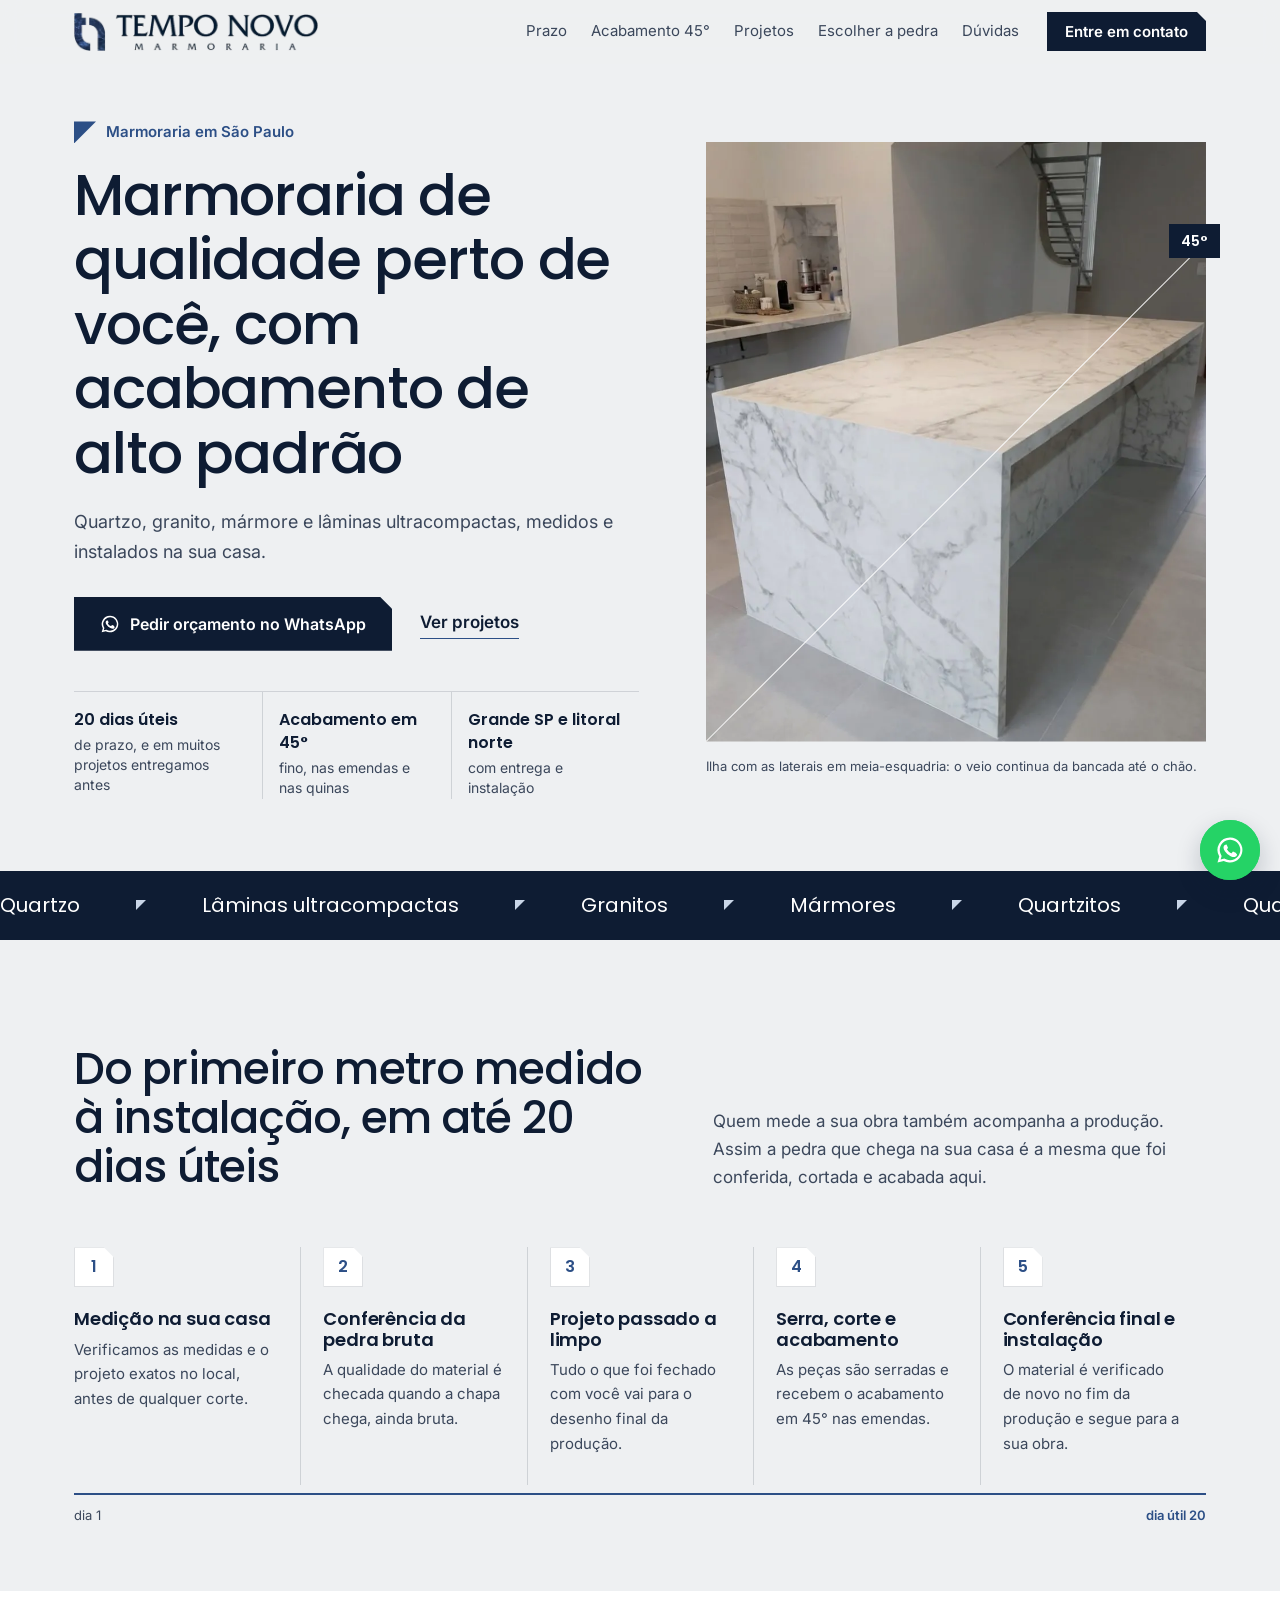
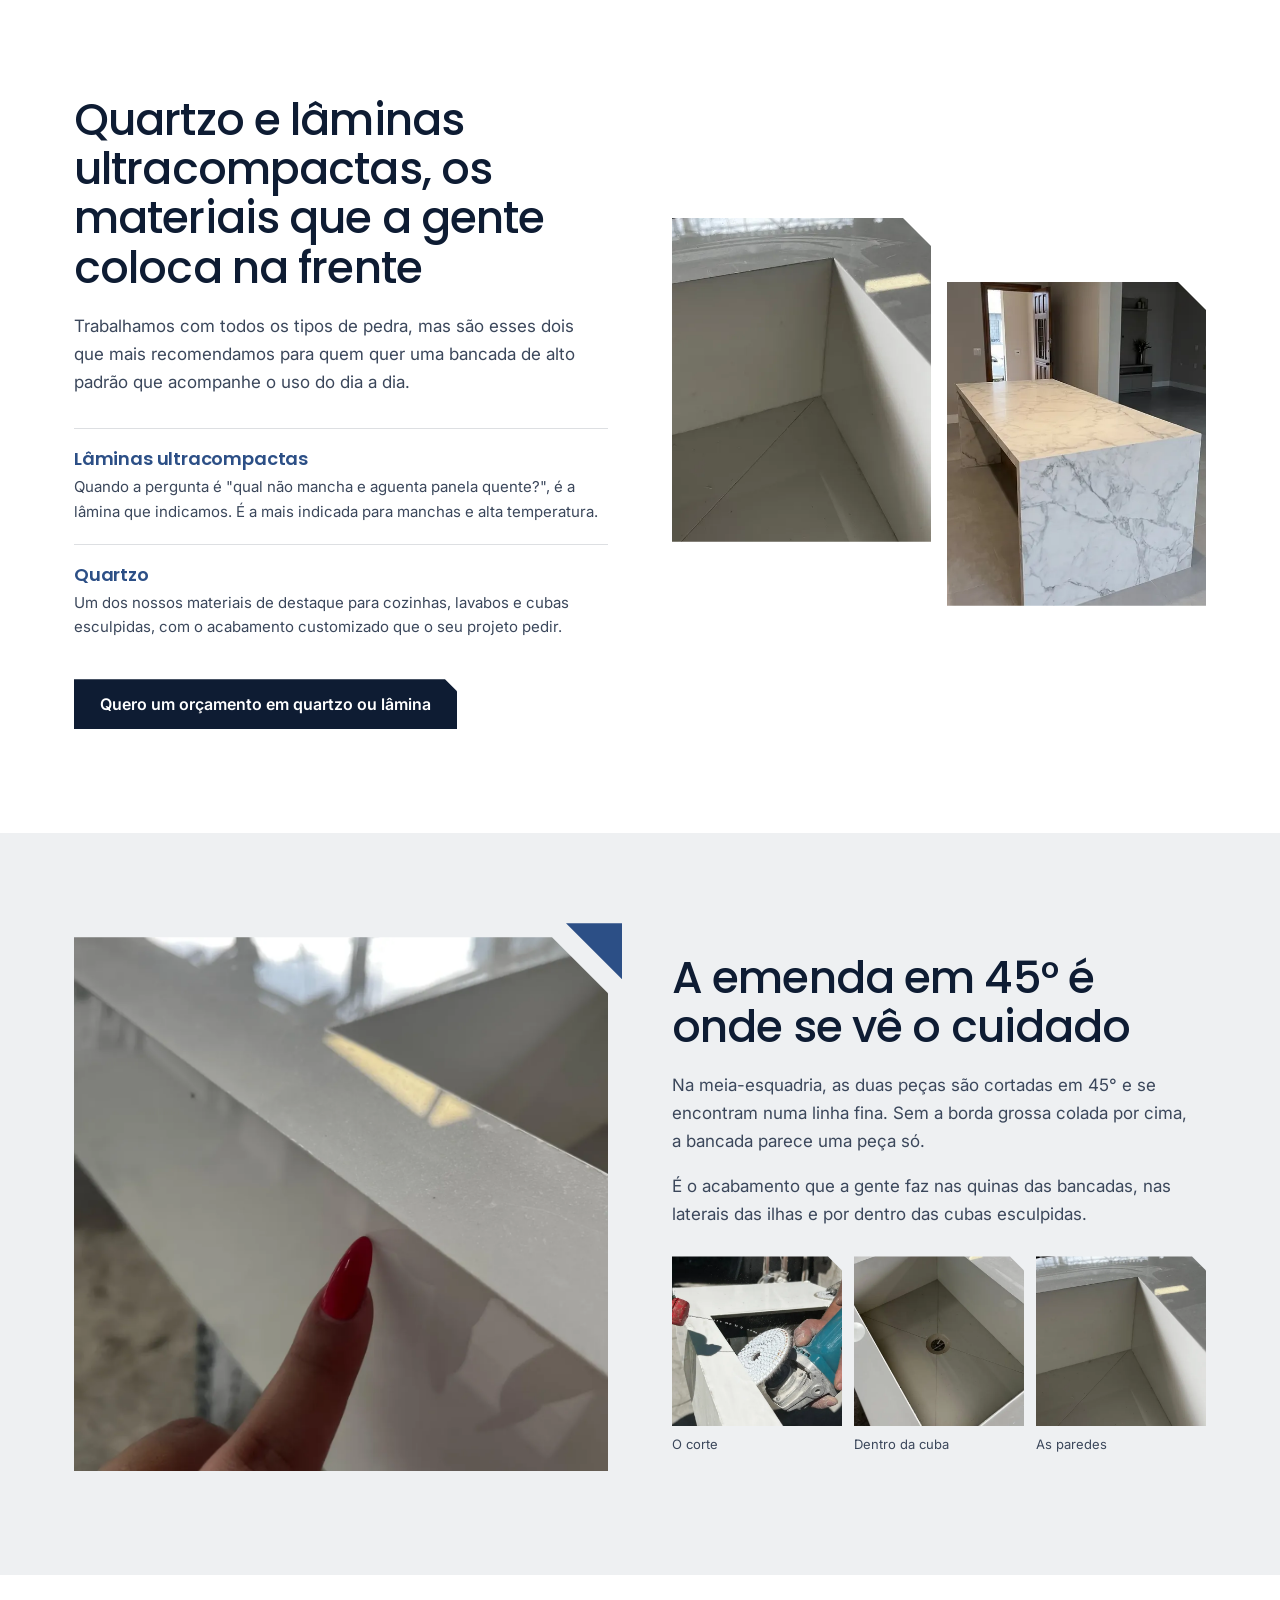
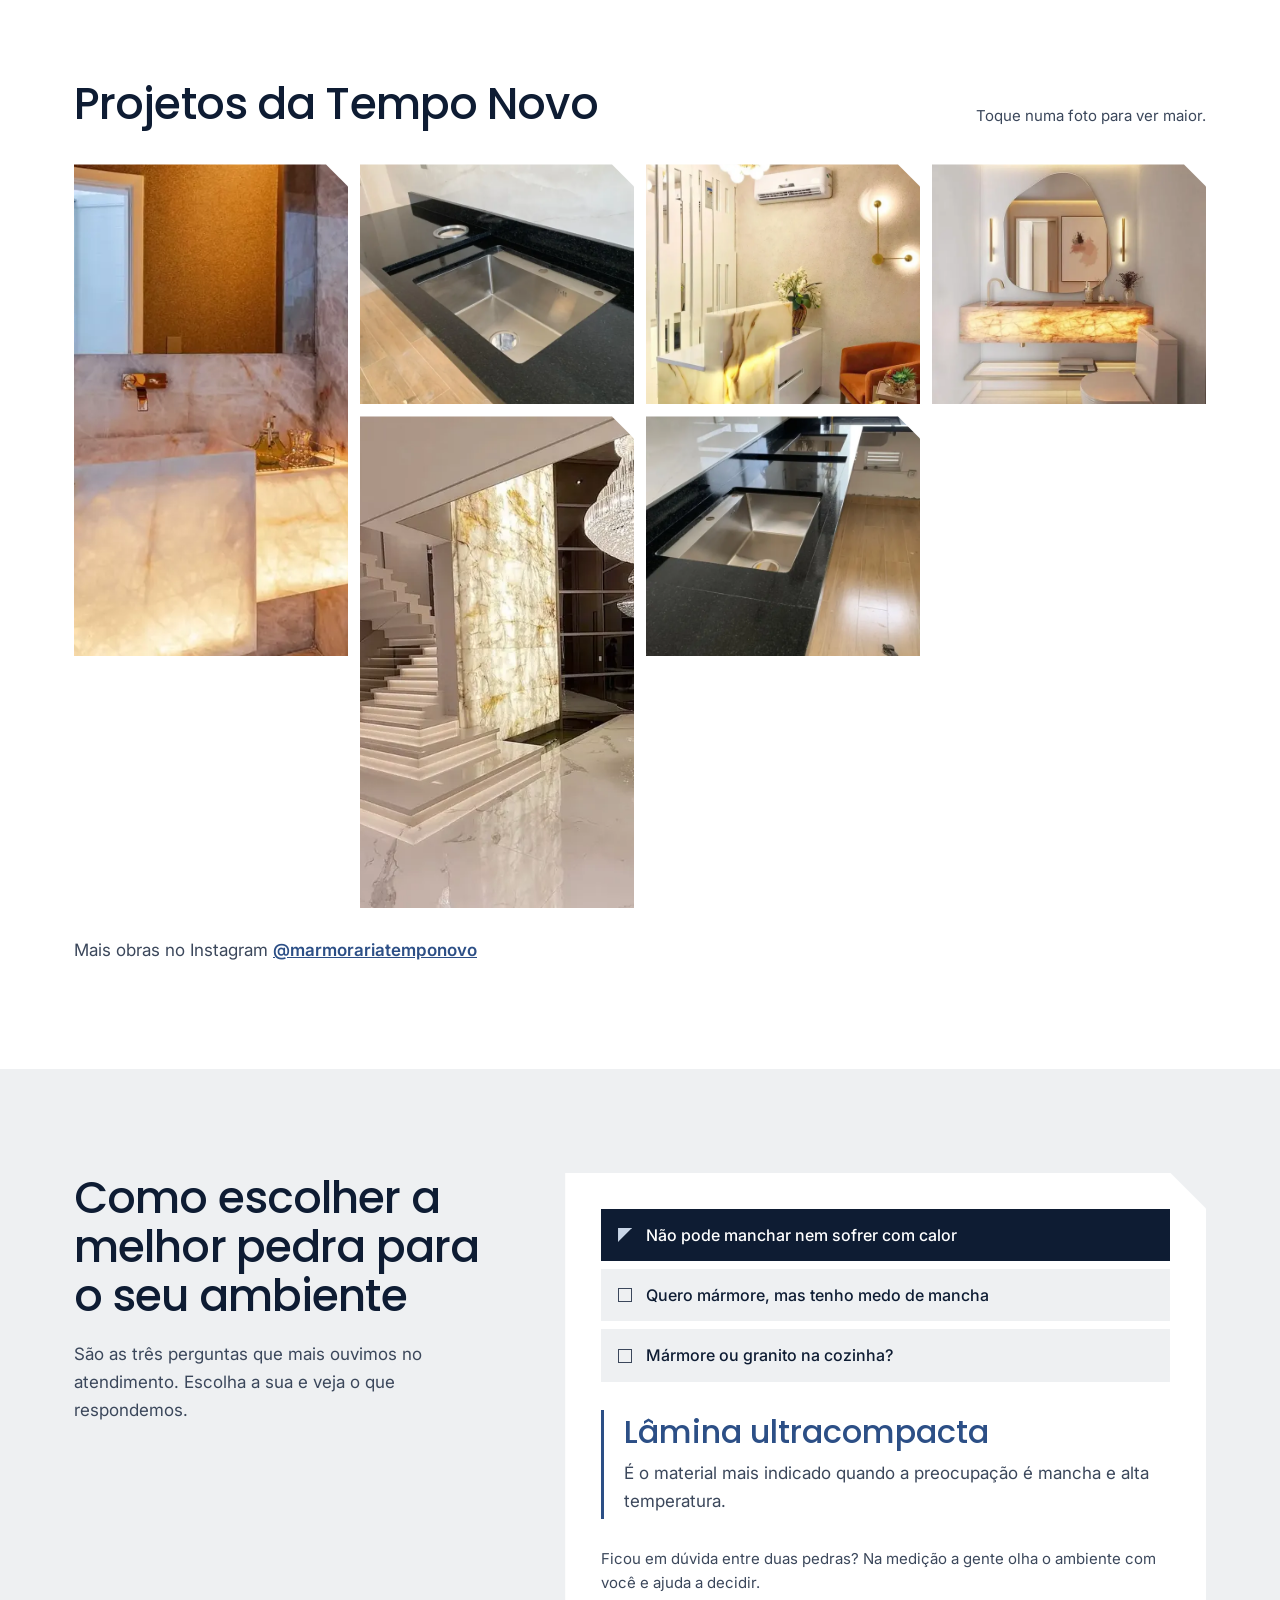
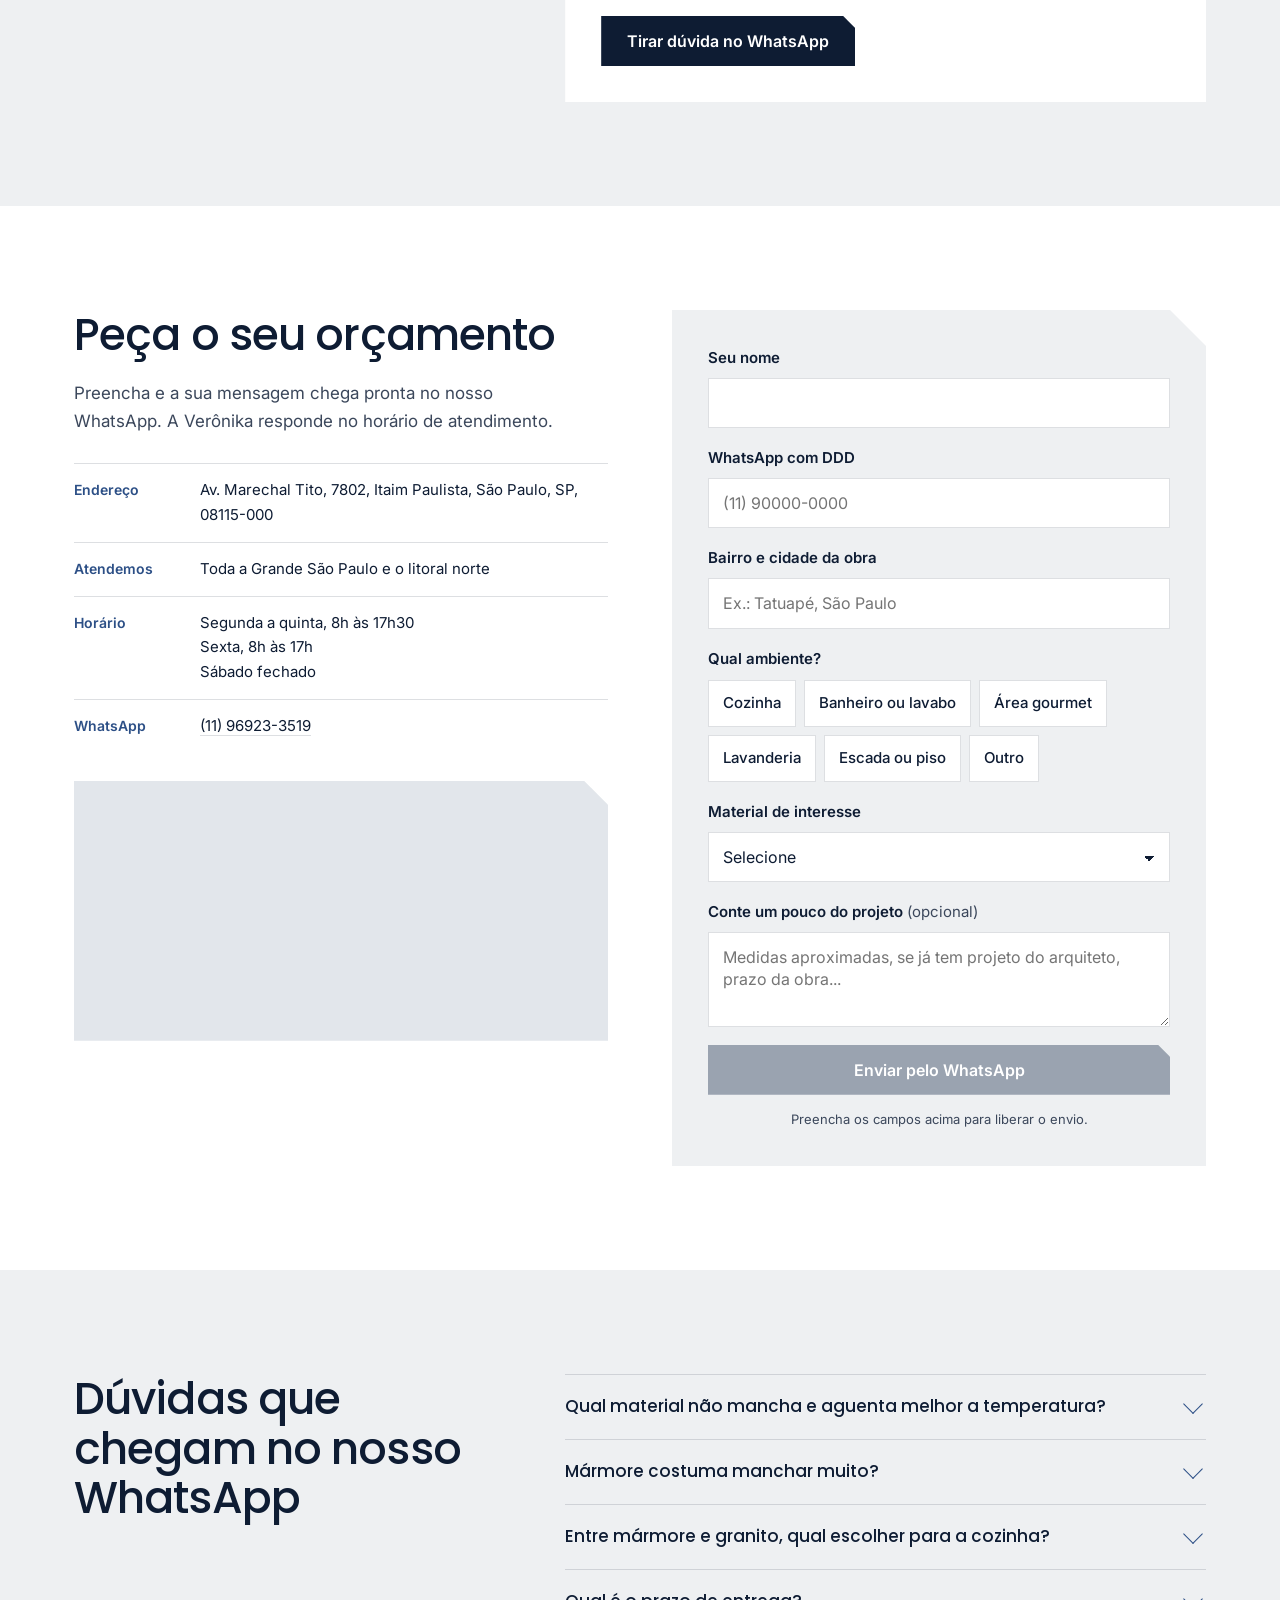
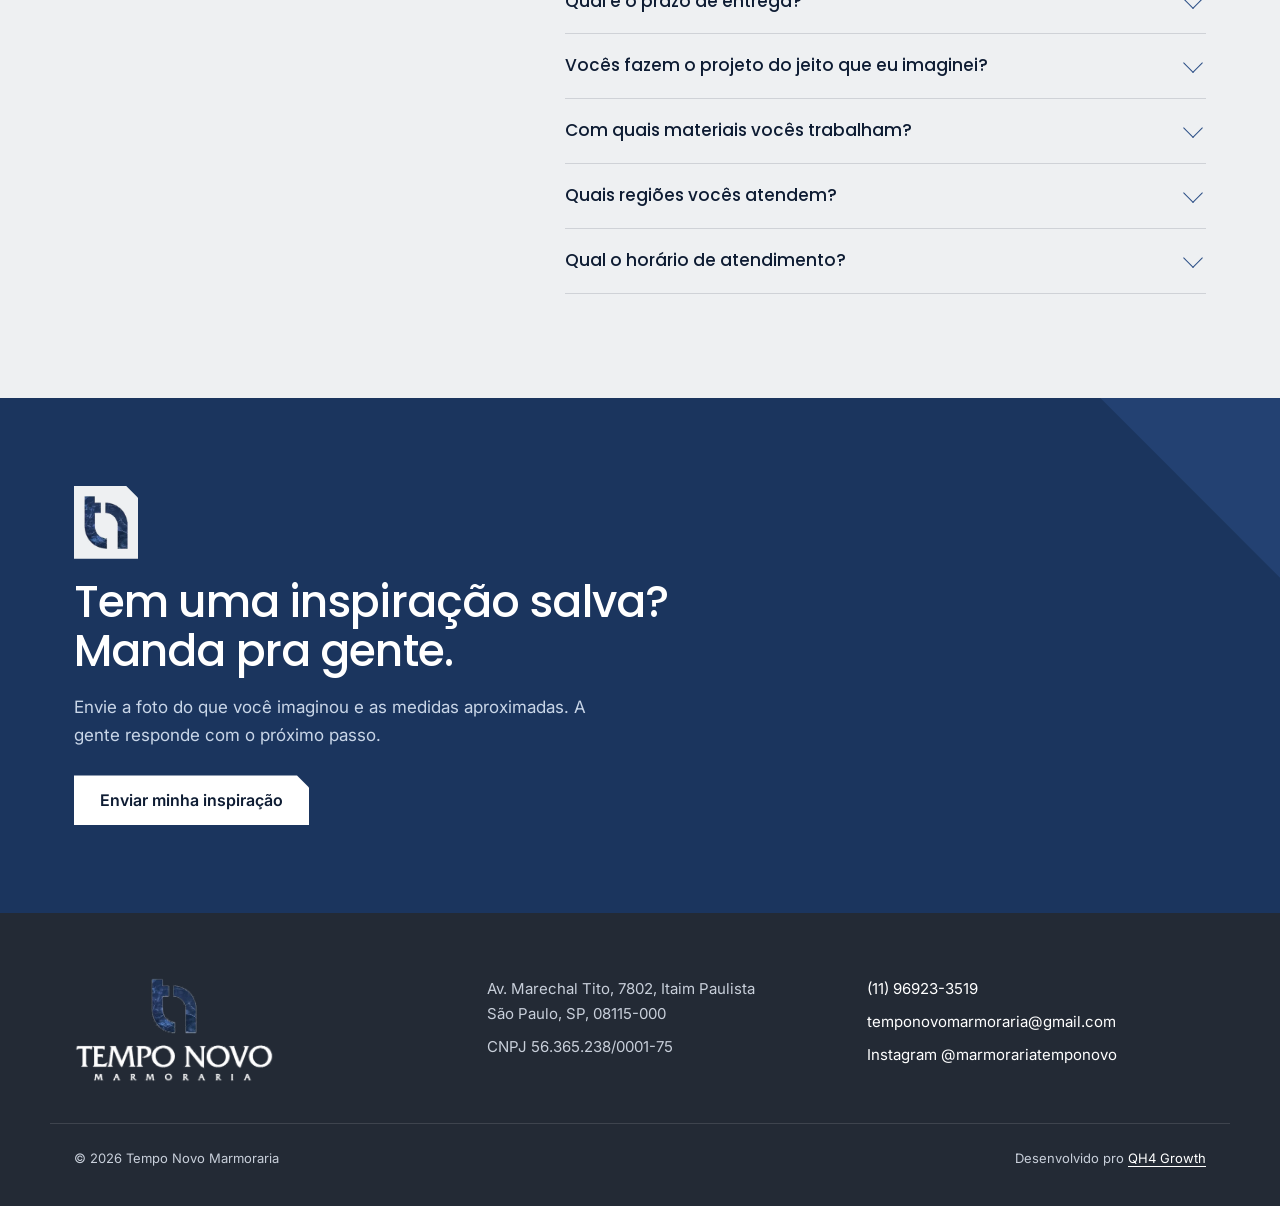
==== commit b09127fe: "Ajusta hero, CTAs e galeria conforme validação interna - Tag do hero: 'Marmoraria em São Paulo' - No" ====
--- a/index.html
+++ b/index.html
@@ -105,7 +105,7 @@
       <a href="#escolher">Escolher a pedra</a>
       <a href="#duvidas">Dúvidas</a>
     </nav>
-    <a class="btn btn--sm js-wa" data-local="header" href="https://wa.me/5511969233519?text=Ol%C3%A1%2C%20vim%20pelo%20site%20e%20quero%20um%20or%C3%A7amento." target="_blank" rel="noopener">Pedir orçamento</a>
+    <a class="btn btn--sm js-wa" data-local="header" href="https://wa.me/5511969233519?text=Ol%C3%A1.%20Vim%20pelo%20Google%20e%20gostaria%20de%20mais%20informa%C3%A7%C3%B5es." target="_blank" rel="noopener">Entre em contato</a>
   </div>
 </header>
 
@@ -115,11 +115,11 @@
 <section class="hero" id="inicio">
   <div class="hero__in">
     <div class="hero__txt">
-      <p class="hero__onde">Itaim Paulista, Zona Leste de São Paulo</p>
-      <h1>Marmoraria de alto padrão perto de você, com prazo de 20 dias úteis</h1>
-      <p class="hero__sub">Bancadas, cubas e ilhas em quartzo, lâminas ultracompactas, granitos, mármores e quartzitos. Você traz a inspiração, a gente mede na sua casa, confere a pedra, corta com acabamento em 45° e instala do jeito que foi combinado.</p>
+      <p class="hero__onde">Marmoraria em São Paulo</p>
+      <h1>Marmoraria de qualidade perto de você, com acabamento de alto padrão</h1>
+      <p class="hero__sub">Quartzo, granito, mármore e lâminas ultracompactas, medidos e instalados na sua casa.</p>
       <div class="hero__ctas">
-        <a class="btn js-wa" data-local="hero" href="https://wa.me/5511969233519?text=Ol%C3%A1%2C%20vim%20pelo%20site%20e%20quero%20um%20or%C3%A7amento." target="_blank" rel="noopener">
+        <a class="btn js-wa" data-local="hero" href="https://wa.me/5511969233519?text=Ol%C3%A1.%20Vim%20pelo%20Google%20e%20gostaria%20de%20solicitar%20um%20or%C3%A7amento." target="_blank" rel="noopener">
           <svg aria-hidden="true" viewBox="0 0 24 24"><path d="M12 2a10 10 0 0 0-8.6 15.1L2 22l5-1.3A10 10 0 1 0 12 2Zm0 18.2a8.2 8.2 0 0 1-4.2-1.2l-.3-.2-3 .8.8-2.9-.2-.3A8.2 8.2 0 1 1 12 20.2Zm4.5-6.1c-.2-.1-1.5-.7-1.7-.8-.2-.1-.4-.1-.6.1l-.8 1c-.1.2-.3.2-.5.1a6.7 6.7 0 0 1-3.3-2.9c-.3-.4.3-.4.7-1.3.1-.2 0-.3 0-.4l-.8-1.8c-.2-.5-.4-.4-.6-.4h-.5a1 1 0 0 0-.7.3 3 3 0 0 0-.9 2.2 5.2 5.2 0 0 0 1.1 2.7 11.9 11.9 0 0 0 4.6 4c1.7.7 2.3.8 3.2.7.5-.1 1.5-.6 1.7-1.2.2-.6.2-1.1.2-1.2-.1-.1-.3-.2-.5-.3Z"/></svg>
           Pedir orçamento no WhatsApp
         </a>
@@ -248,11 +248,9 @@
       <button class="galeria__item g-alto reveal" data-full="assets/img/lavabo-onix-iluminado.webp"><img src="assets/img/lavabo-onix-iluminado-sm.webp" alt="Lavabo com cuba em pedra translúcida iluminada por trás" width="640" height="640" loading="lazy"><span>Lavabo com pedra iluminada</span></button>
       <button class="galeria__item reveal" data-full="assets/img/cozinha-granito-preto-1.webp"><img src="assets/img/cozinha-granito-preto-1-sm.webp" alt="Bancada de cozinha em granito preto com cuba de inox embutida" width="640" height="640" loading="lazy"><span>Cozinha em granito preto</span></button>
       <button class="galeria__item reveal" data-full="assets/img/recepcao-bancada-onix.webp"><img src="assets/img/recepcao-bancada-onix-sm.webp" alt="Balcão de recepção revestido em pedra com veios dourados iluminada" width="640" height="640" loading="lazy"><span>Balcão de recepção</span></button>
-      <button class="galeria__item g-largo reveal" data-full="assets/img/cozinha-granito-cinza-1.webp"><img src="assets/img/cozinha-granito-cinza-1-sm.webp" alt="Bancada de cozinha em pedra cinza com cooktop e cuba, saia e frontão altos" width="640" height="640" loading="lazy"><span>Cozinha com frontão alto</span></button>
       <button class="galeria__item reveal" data-full="assets/img/lavabo-bancada-iluminada.webp"><img src="assets/img/lavabo-bancada-iluminada-sm.webp" alt="Bancada suspensa de lavabo em pedra iluminada com espelho orgânico" width="640" height="640" loading="lazy"><span>Bancada suspensa de lavabo</span></button>
-      <button class="galeria__item reveal" data-full="assets/img/escada-marmore-branco.webp"><img src="assets/img/escada-marmore-branco-sm.webp" alt="Escada e piso em pedra branca com painel iluminado" width="640" height="640" loading="lazy"><span>Escada e piso</span></button>
+      <button class="galeria__item g-alto reveal" data-full="assets/img/escada-marmore-branco.webp"><img src="assets/img/escada-marmore-branco-sm.webp" alt="Escada e piso em pedra branca com painel iluminado" width="640" height="640" loading="lazy"><span>Escada e piso</span></button>
       <button class="galeria__item reveal" data-full="assets/img/cozinha-granito-preto-2.webp"><img src="assets/img/cozinha-granito-preto-2-sm.webp" alt="Bancada em L em granito preto com duas cubas" width="640" height="640" loading="lazy"><span>Bancada em L</span></button>
-      <button class="galeria__item reveal" data-full="assets/img/cozinha-granito-cinza-3.webp"><img src="assets/img/cozinha-granito-cinza-3-sm.webp" alt="Bancada cinza com cuba embutida e frontão até o teto" width="640" height="640" loading="lazy"><span>Frontão até o teto</span></button>
     </div>
     <p class="projetos__ig">Mais obras no Instagram <a href="https://www.instagram.com/marmorariatemponovo/" target="_blank" rel="noopener">@marmorariatemponovo</a></p>
   </div>
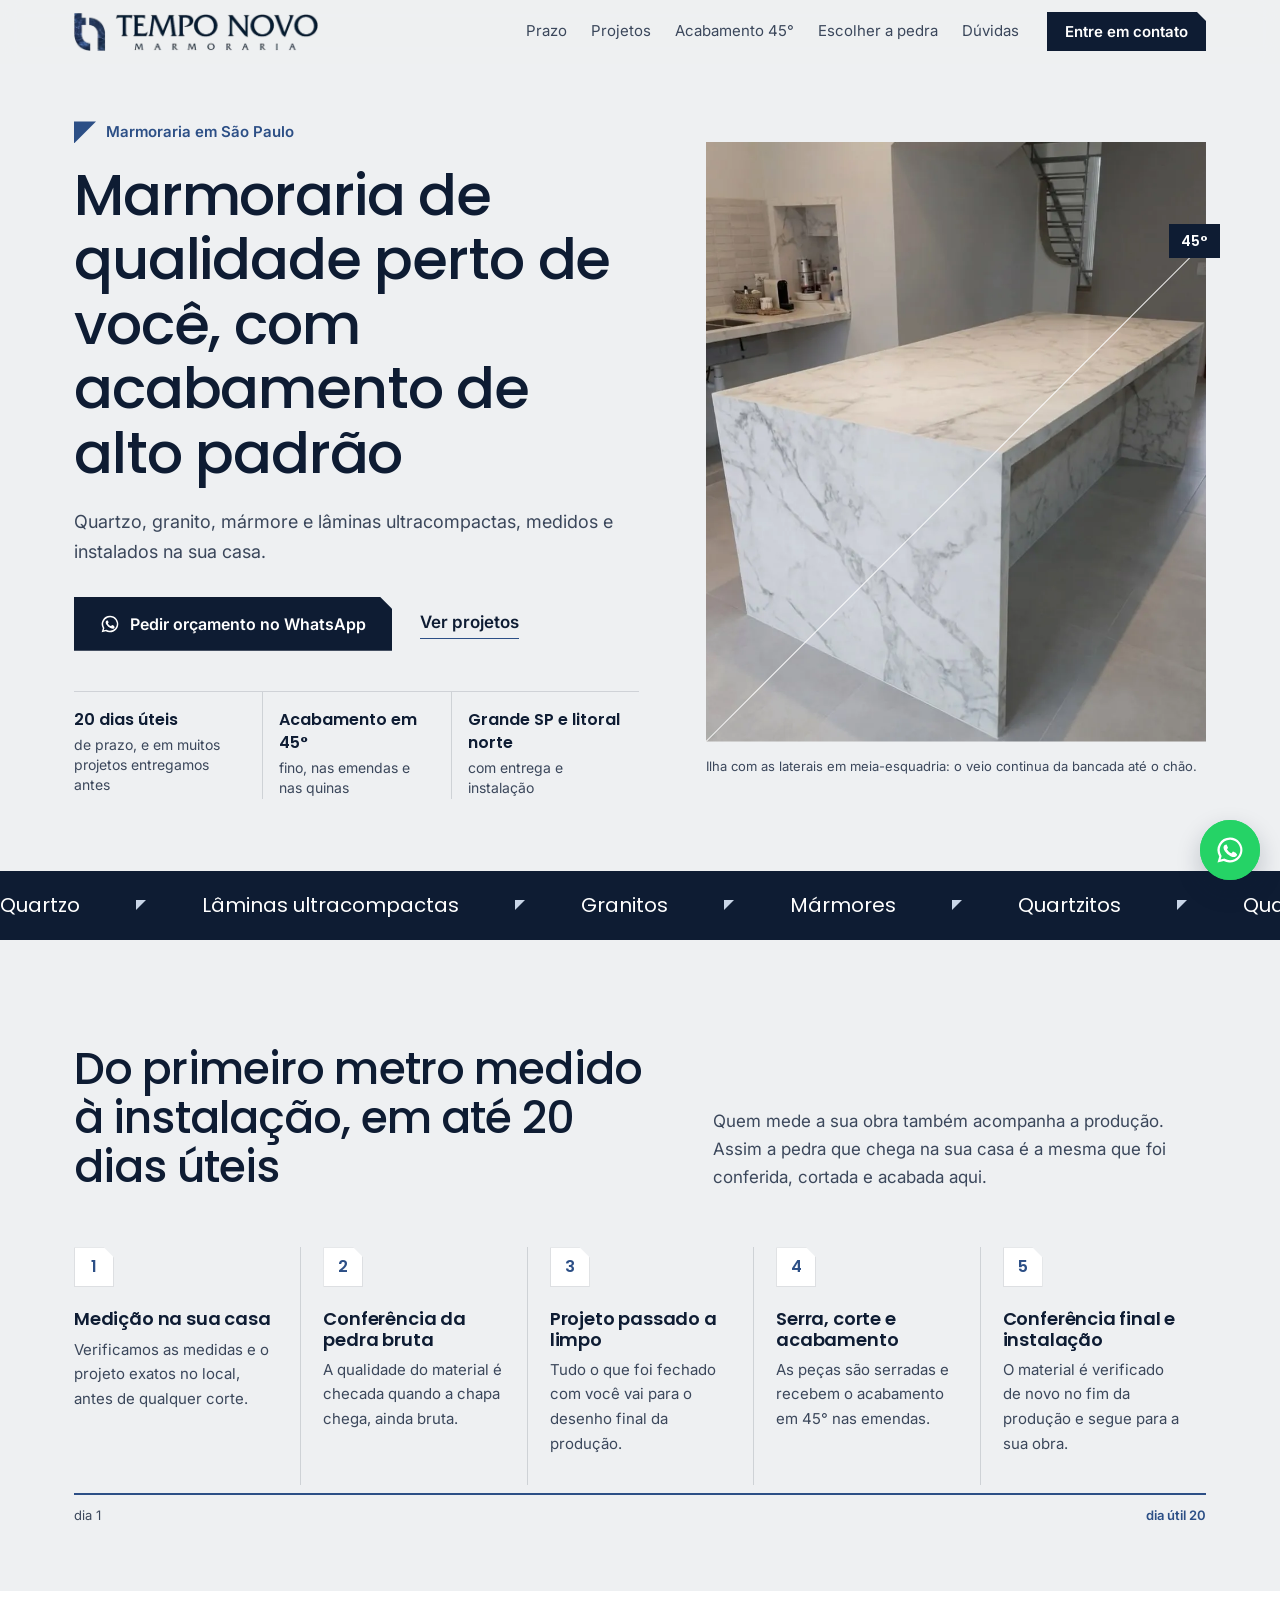
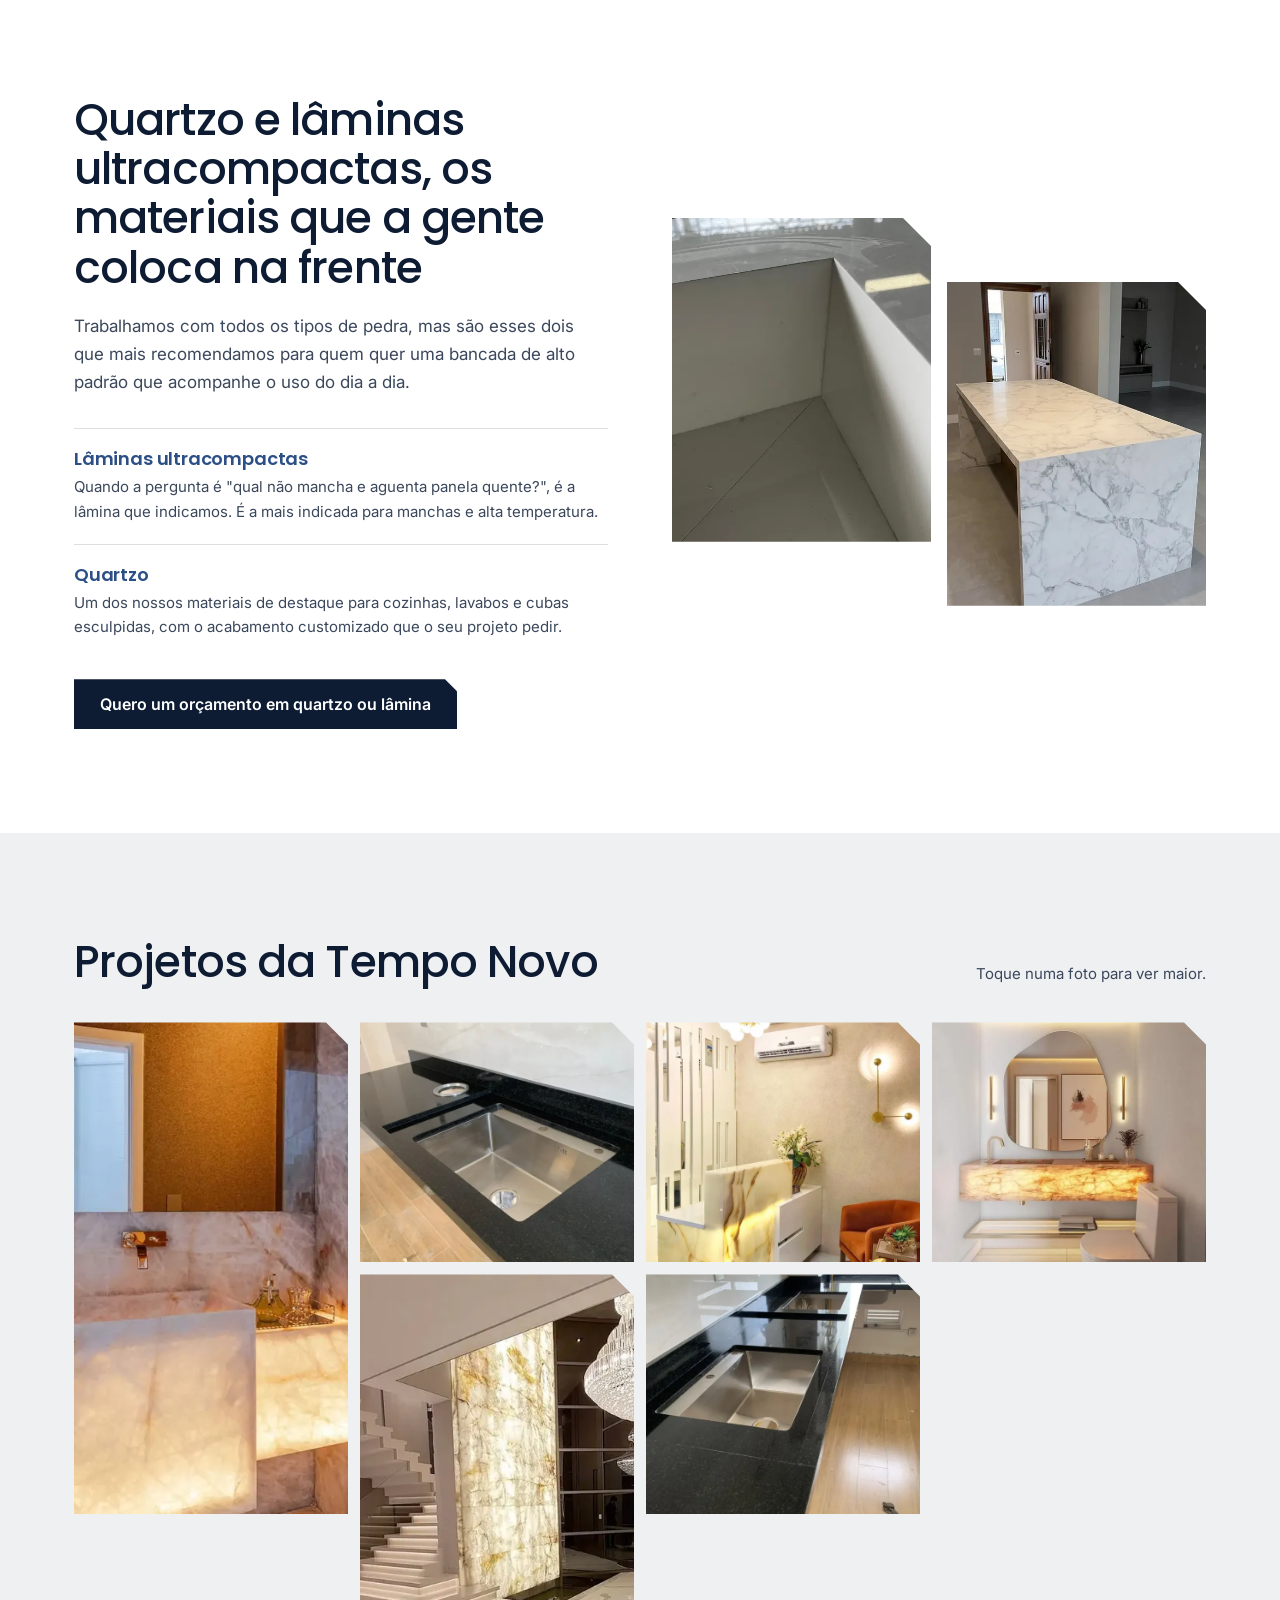
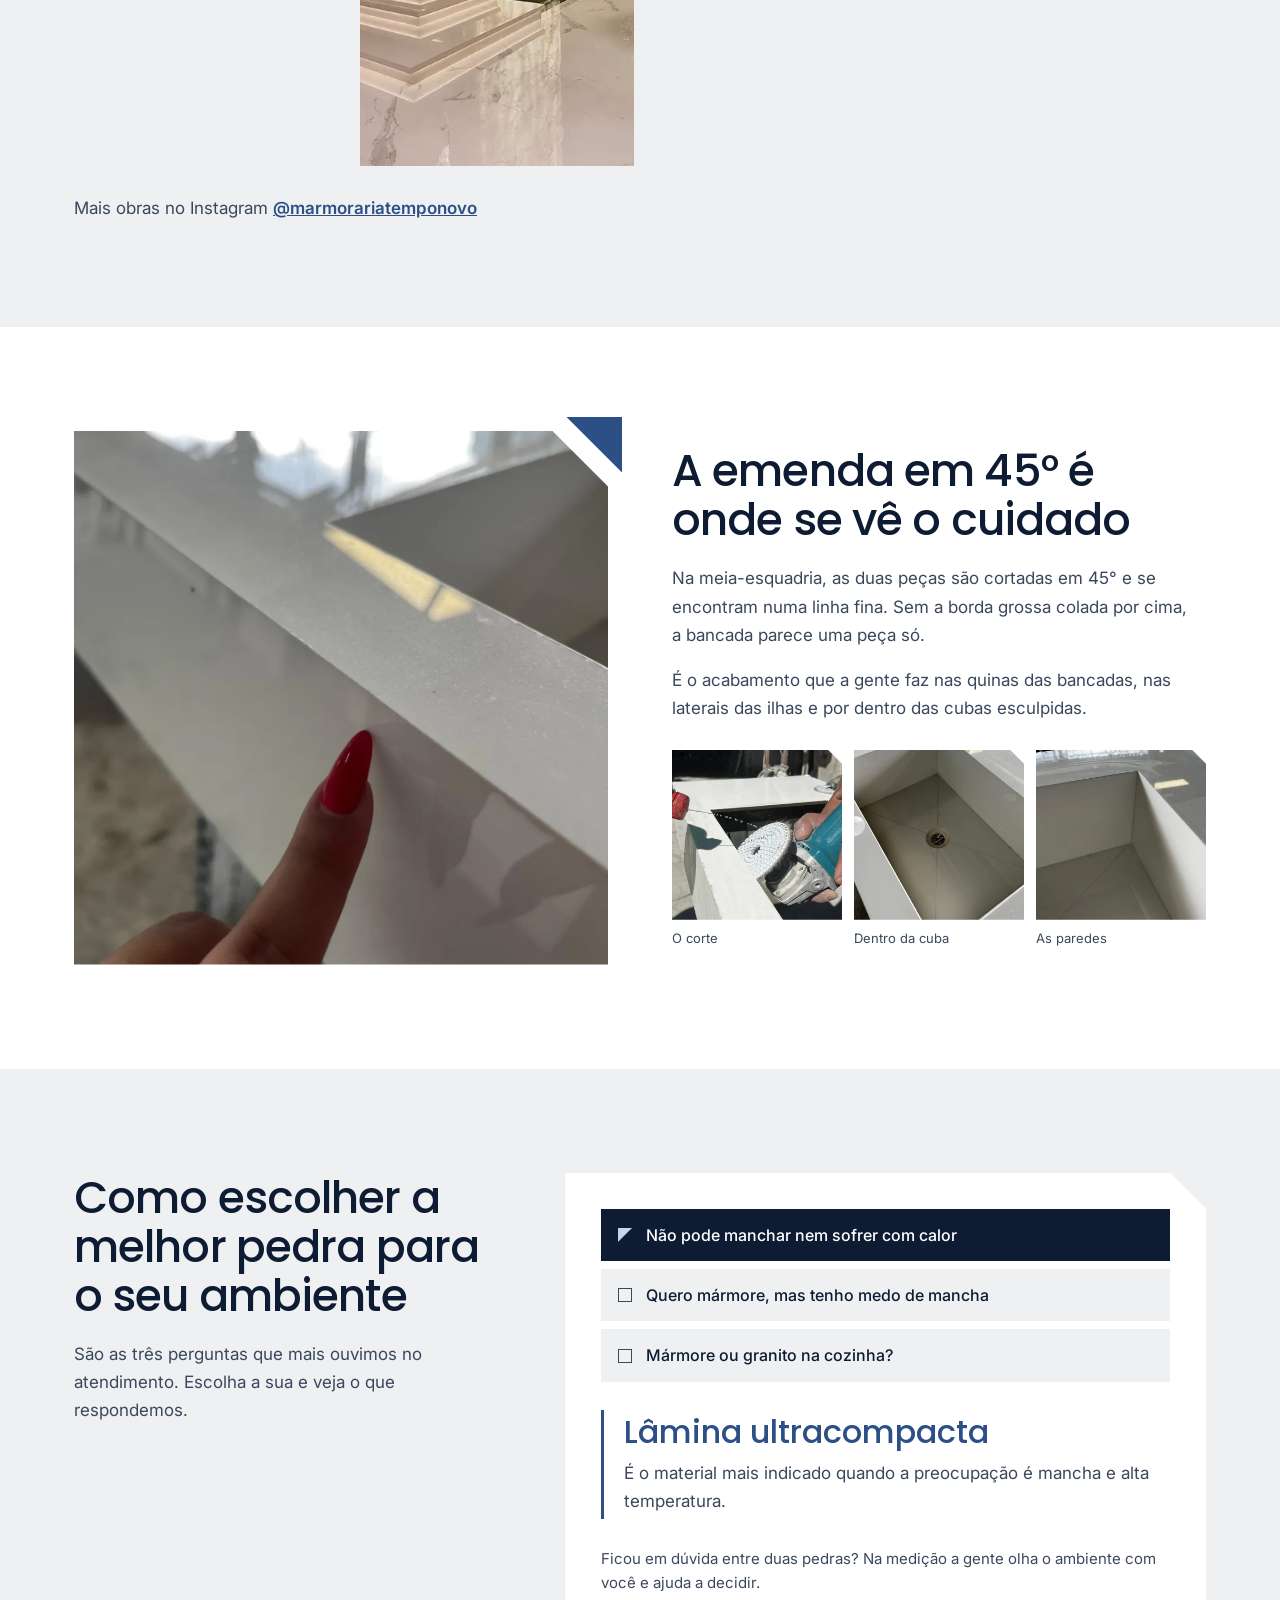
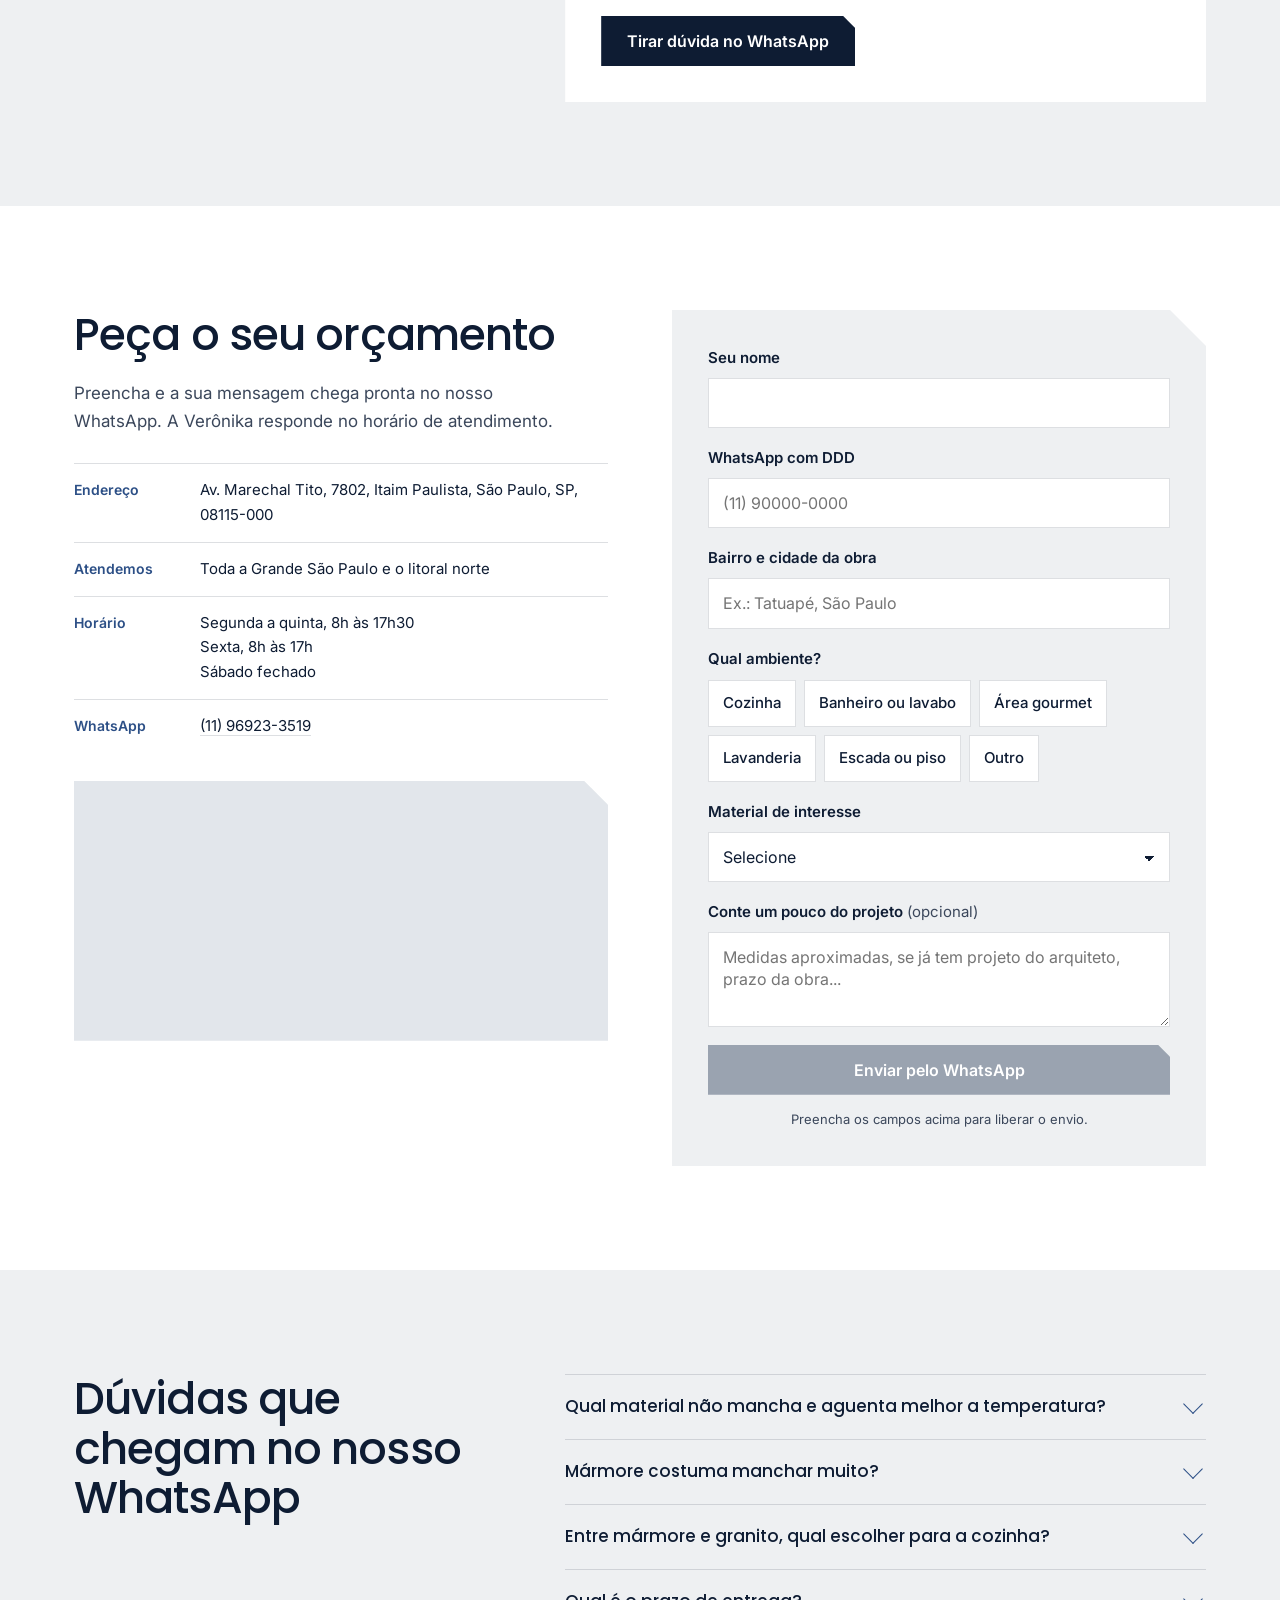
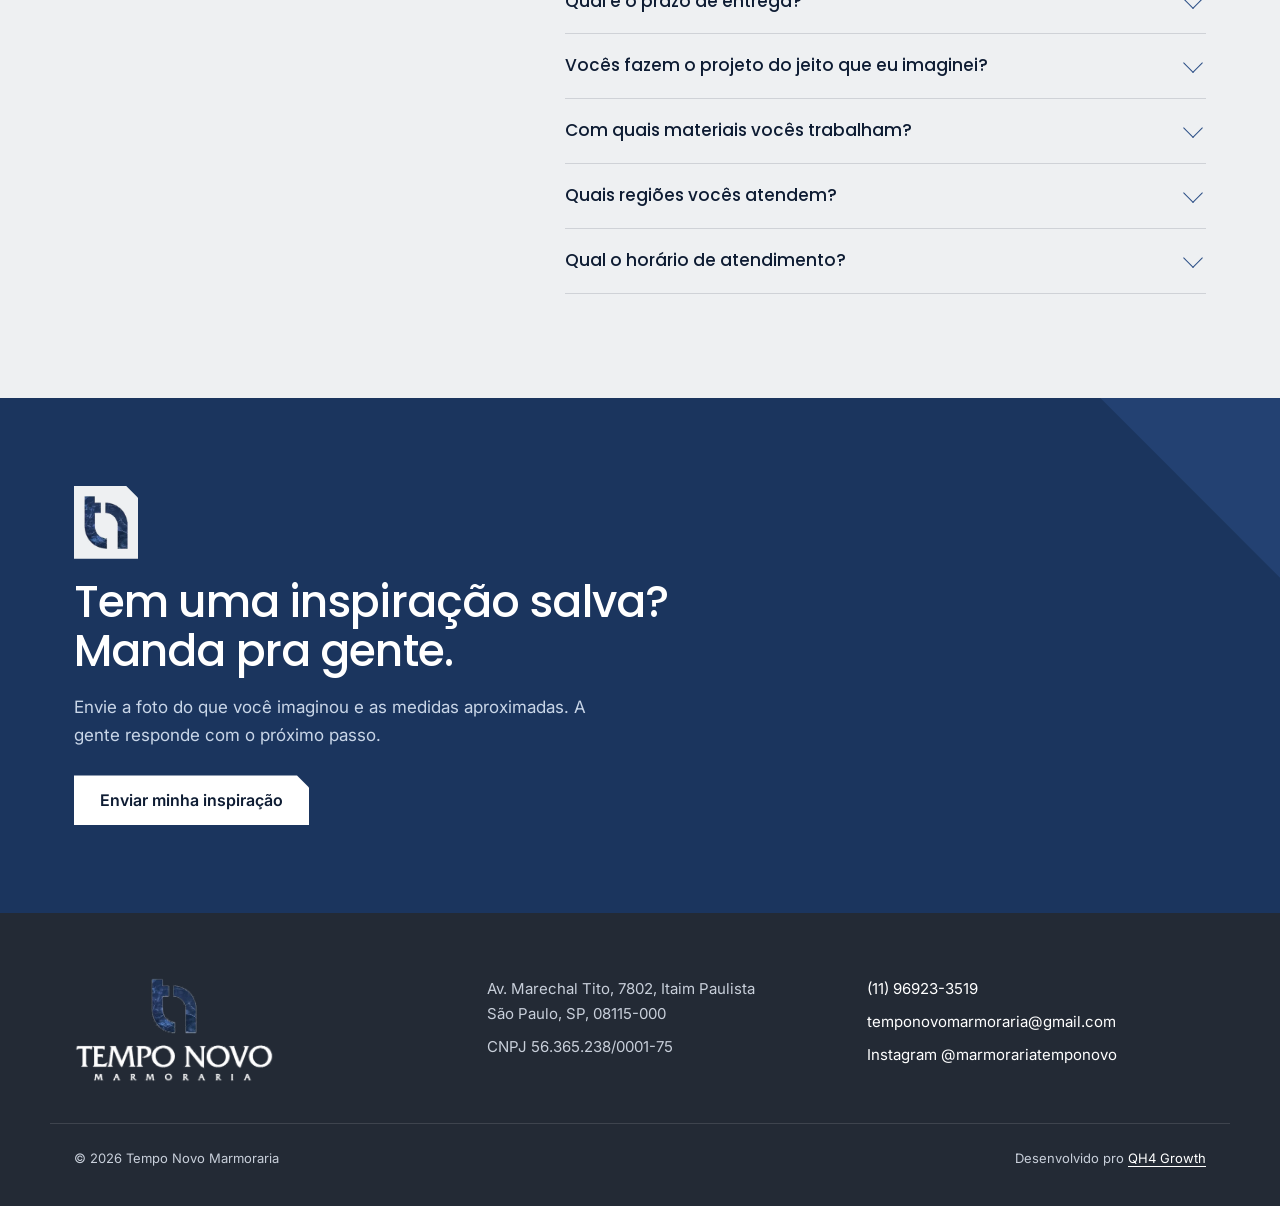
==== commit 1efbeed7: "Sobe a seção de Projetos para antes da emenda em 45° Também inverte os fundos das duas seções para m" ====
--- a/index.html
+++ b/index.html
@@ -35,7 +35,7 @@
 <link rel="stylesheet" href="assets/css/style.css">
 
 <!-- Google Tag Manager: trocar GTM-XXXXXXX pelo container do cliente -->
-<script>(function(w,d,s,l,i){w[l]=w[l]||[];w[l].push({'gtm.start':new Date().getTime(),event:'gtm.js'});var f=d.getElementsByTagName(s)[0],j=d.createElement(s),dl=l!='dataLayer'?'&l='+l:'';j.async=true;j.src='https://www.googletagmanager.com/gtm.js?id='+i+dl;f.parentNode.insertBefore(j,f);})(window,document,'script','dataLayer','GTM-XXXXXXX');</script>
+<script>(function(w,d,s,l,i){w[l]=w[l]||[];w[l].push({'gtm.start':new Date().getTime(),event:'gtm.js'});var f=d.getElementsByTagName(s)[0],j=d.createElement(s),dl=l!='dataLayer'?'&l='+l:'';j.async=true;j.src='https://www.googletagmanager.com/gtm.js?id='+i+dl;f.parentNode.insertBefore(j,f);})(window,document,'script','dataLayer','GTM-N44XPTR2');</script>
 
 <script type="application/ld+json">
 {
@@ -89,7 +89,7 @@
 </script>
 </head>
 <body>
-<noscript><iframe src="https://www.googletagmanager.com/ns.html?id=GTM-XXXXXXX" height="0" width="0" style="display:none;visibility:hidden"></iframe></noscript>
+<noscript><iframe src="https://www.googletagmanager.com/ns.html?id=GTM-N44XPTR2" height="0" width="0" style="display:none;visibility:hidden"></iframe></noscript>
 
 <a class="skip" href="#conteudo">Pular para o conteúdo</a>
 
@@ -100,8 +100,8 @@
     </a>
     <nav class="topo__nav" aria-label="Seções">
       <a href="#prazo">Prazo</a>
+      <a href="#projetos">Projetos</a>
       <a href="#acabamento">Acabamento 45°</a>
-      <a href="#projetos">Projetos</a>
       <a href="#escolher">Escolher a pedra</a>
       <a href="#duvidas">Dúvidas</a>
     </nav>
@@ -216,6 +216,25 @@
   </div>
 </section>
 
+<!-- PROJETOS -->
+<section class="projetos" id="projetos">
+  <div class="wrap">
+    <div class="projetos__head reveal">
+      <h2>Projetos da Tempo Novo</h2>
+      <p>Toque numa foto para ver maior.</p>
+    </div>
+    <div class="galeria">
+      <button class="galeria__item g-alto reveal" data-full="assets/img/lavabo-onix-iluminado.webp"><img src="assets/img/lavabo-onix-iluminado-sm.webp" alt="Lavabo com cuba em pedra translúcida iluminada por trás" width="640" height="640" loading="lazy"><span>Lavabo com pedra iluminada</span></button>
+      <button class="galeria__item reveal" data-full="assets/img/cozinha-granito-preto-1.webp"><img src="assets/img/cozinha-granito-preto-1-sm.webp" alt="Bancada de cozinha em granito preto com cuba de inox embutida" width="640" height="640" loading="lazy"><span>Cozinha em granito preto</span></button>
+      <button class="galeria__item reveal" data-full="assets/img/recepcao-bancada-onix.webp"><img src="assets/img/recepcao-bancada-onix-sm.webp" alt="Balcão de recepção revestido em pedra com veios dourados iluminada" width="640" height="640" loading="lazy"><span>Balcão de recepção</span></button>
+      <button class="galeria__item reveal" data-full="assets/img/lavabo-bancada-iluminada.webp"><img src="assets/img/lavabo-bancada-iluminada-sm.webp" alt="Bancada suspensa de lavabo em pedra iluminada com espelho orgânico" width="640" height="640" loading="lazy"><span>Bancada suspensa de lavabo</span></button>
+      <button class="galeria__item g-alto reveal" data-full="assets/img/escada-marmore-branco.webp"><img src="assets/img/escada-marmore-branco-sm.webp" alt="Escada e piso em pedra branca com painel iluminado" width="640" height="640" loading="lazy"><span>Escada e piso</span></button>
+      <button class="galeria__item reveal" data-full="assets/img/cozinha-granito-preto-2.webp"><img src="assets/img/cozinha-granito-preto-2-sm.webp" alt="Bancada em L em granito preto com duas cubas" width="640" height="640" loading="lazy"><span>Bancada em L</span></button>
+    </div>
+    <p class="projetos__ig">Mais obras no Instagram <a href="https://www.instagram.com/marmorariatemponovo/" target="_blank" rel="noopener">@marmorariatemponovo</a></p>
+  </div>
+</section>
+
 <!-- ACABAMENTO 45 -->
 <section class="quina" id="acabamento">
   <div class="wrap">
@@ -234,25 +253,6 @@
         </ul>
       </div>
     </div>
-  </div>
-</section>
-
-<!-- PROJETOS -->
-<section class="projetos" id="projetos">
-  <div class="wrap">
-    <div class="projetos__head reveal">
-      <h2>Projetos da Tempo Novo</h2>
-      <p>Toque numa foto para ver maior.</p>
-    </div>
-    <div class="galeria">
-      <button class="galeria__item g-alto reveal" data-full="assets/img/lavabo-onix-iluminado.webp"><img src="assets/img/lavabo-onix-iluminado-sm.webp" alt="Lavabo com cuba em pedra translúcida iluminada por trás" width="640" height="640" loading="lazy"><span>Lavabo com pedra iluminada</span></button>
-      <button class="galeria__item reveal" data-full="assets/img/cozinha-granito-preto-1.webp"><img src="assets/img/cozinha-granito-preto-1-sm.webp" alt="Bancada de cozinha em granito preto com cuba de inox embutida" width="640" height="640" loading="lazy"><span>Cozinha em granito preto</span></button>
-      <button class="galeria__item reveal" data-full="assets/img/recepcao-bancada-onix.webp"><img src="assets/img/recepcao-bancada-onix-sm.webp" alt="Balcão de recepção revestido em pedra com veios dourados iluminada" width="640" height="640" loading="lazy"><span>Balcão de recepção</span></button>
-      <button class="galeria__item reveal" data-full="assets/img/lavabo-bancada-iluminada.webp"><img src="assets/img/lavabo-bancada-iluminada-sm.webp" alt="Bancada suspensa de lavabo em pedra iluminada com espelho orgânico" width="640" height="640" loading="lazy"><span>Bancada suspensa de lavabo</span></button>
-      <button class="galeria__item g-alto reveal" data-full="assets/img/escada-marmore-branco.webp"><img src="assets/img/escada-marmore-branco-sm.webp" alt="Escada e piso em pedra branca com painel iluminado" width="640" height="640" loading="lazy"><span>Escada e piso</span></button>
-      <button class="galeria__item reveal" data-full="assets/img/cozinha-granito-preto-2.webp"><img src="assets/img/cozinha-granito-preto-2-sm.webp" alt="Bancada em L em granito preto com duas cubas" width="640" height="640" loading="lazy"><span>Bancada em L</span></button>
-    </div>
-    <p class="projetos__ig">Mais obras no Instagram <a href="https://www.instagram.com/marmorariatemponovo/" target="_blank" rel="noopener">@marmorariatemponovo</a></p>
   </div>
 </section>
 
--- a/assets/css/style.css
+++ b/assets/css/style.css
@@ -144,7 +144,7 @@
 @media (max-width:900px){.destaque{padding:72px 0}.destaque__grid{grid-template-columns:1fr;gap:40px}.destaque__fotos img:last-child{margin-top:32px}}
 
 /* acabamento 45 */
-.quina{padding:104px 0;background:var(--paper)}
+.quina{padding:104px 0;background:var(--white)}
 .quina__grid{display:grid;grid-template-columns:1fr 1fr;gap:64px;align-items:center}
 .quina__principal{margin:0;position:relative}
 .quina__principal img{--chanfro:56px;width:100%;aspect-ratio:1;object-fit:cover}
@@ -157,7 +157,7 @@
 @media (max-width:900px){.quina{padding:72px 0}.quina__grid{grid-template-columns:1fr;gap:40px}.quina__principal::after{transform:translate(6px,-6px);width:40px;height:40px}.quina__principal img{--chanfro:40px}}
 
 /* projetos */
-.projetos{padding:104px 0;background:var(--white)}
+.projetos{padding:104px 0;background:var(--paper)}
 .projetos__head{display:flex;justify-content:space-between;align-items:end;gap:24px;margin-bottom:36px}
 .projetos__head p{color:var(--ink-soft);margin:0;font-size:.9375rem}
 .galeria{display:grid;grid-template-columns:repeat(4,1fr);grid-auto-rows:240px;grid-auto-flow:dense;gap:12px}
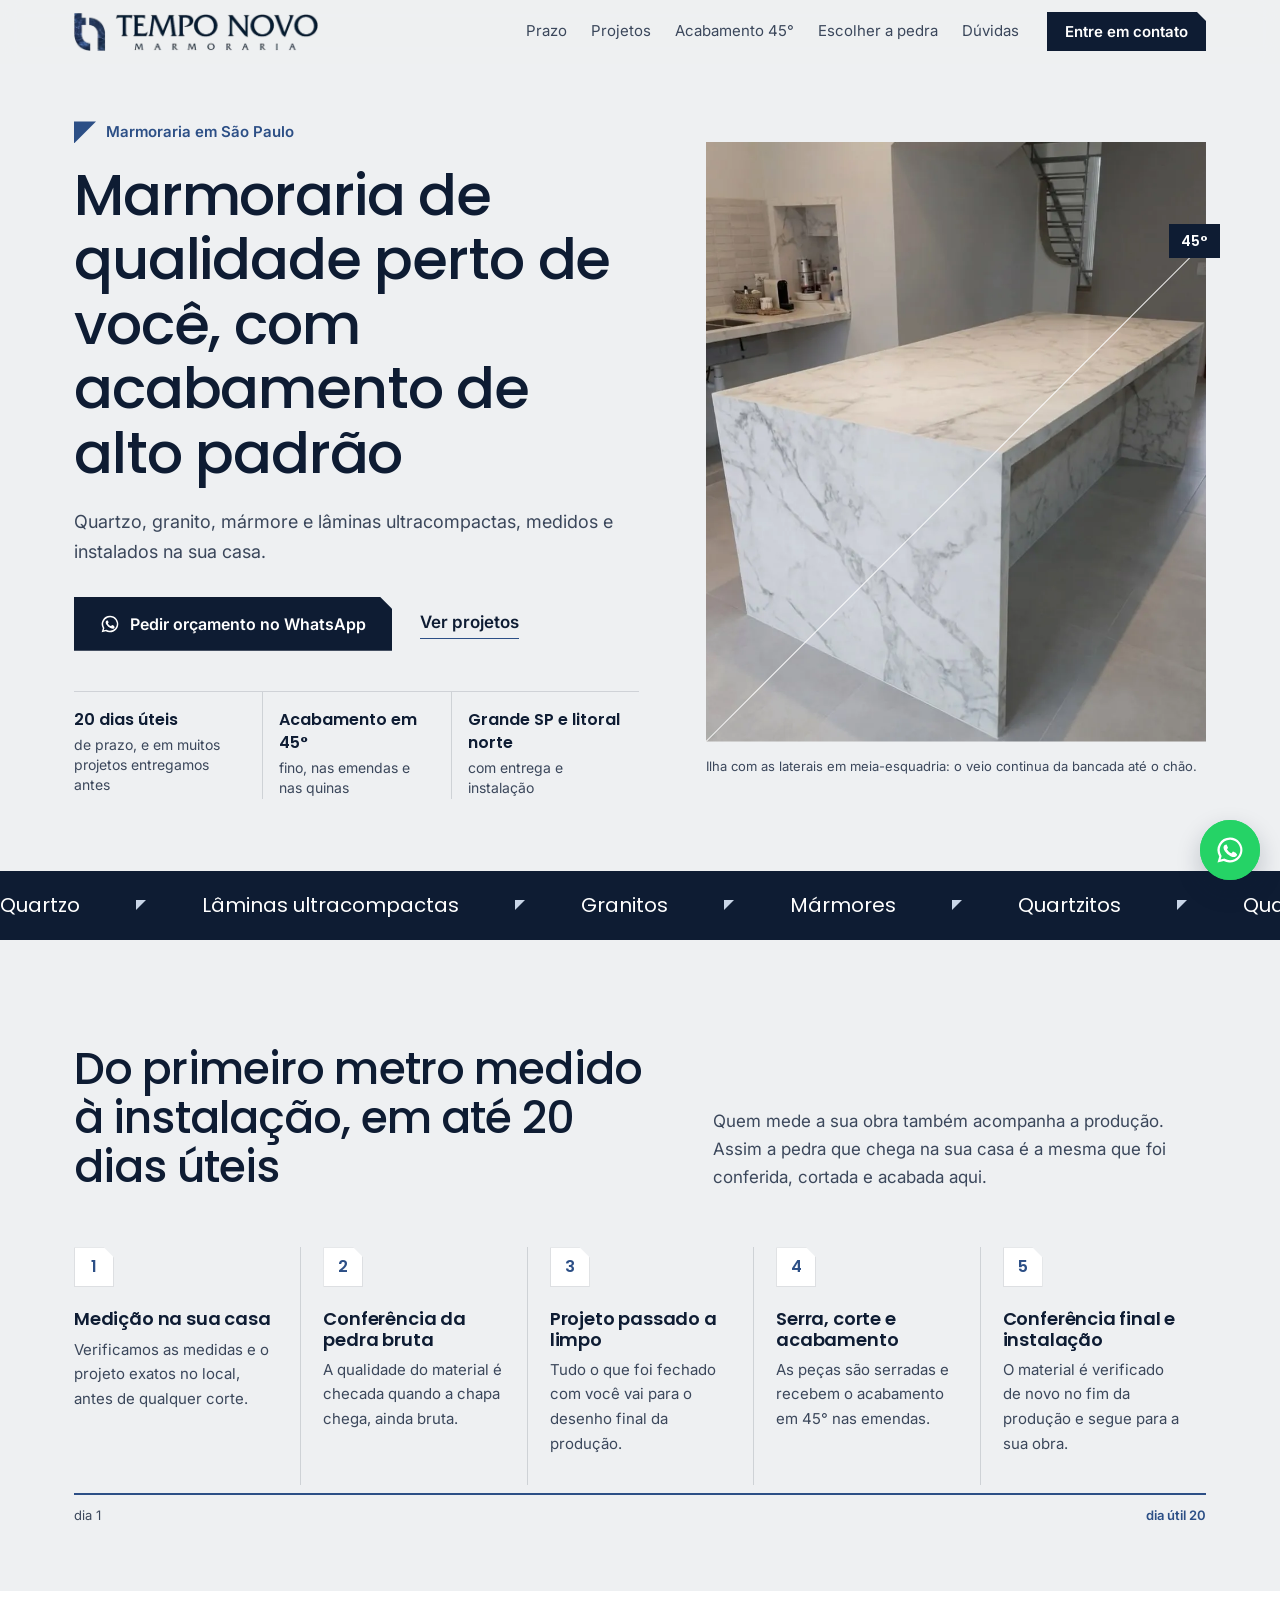
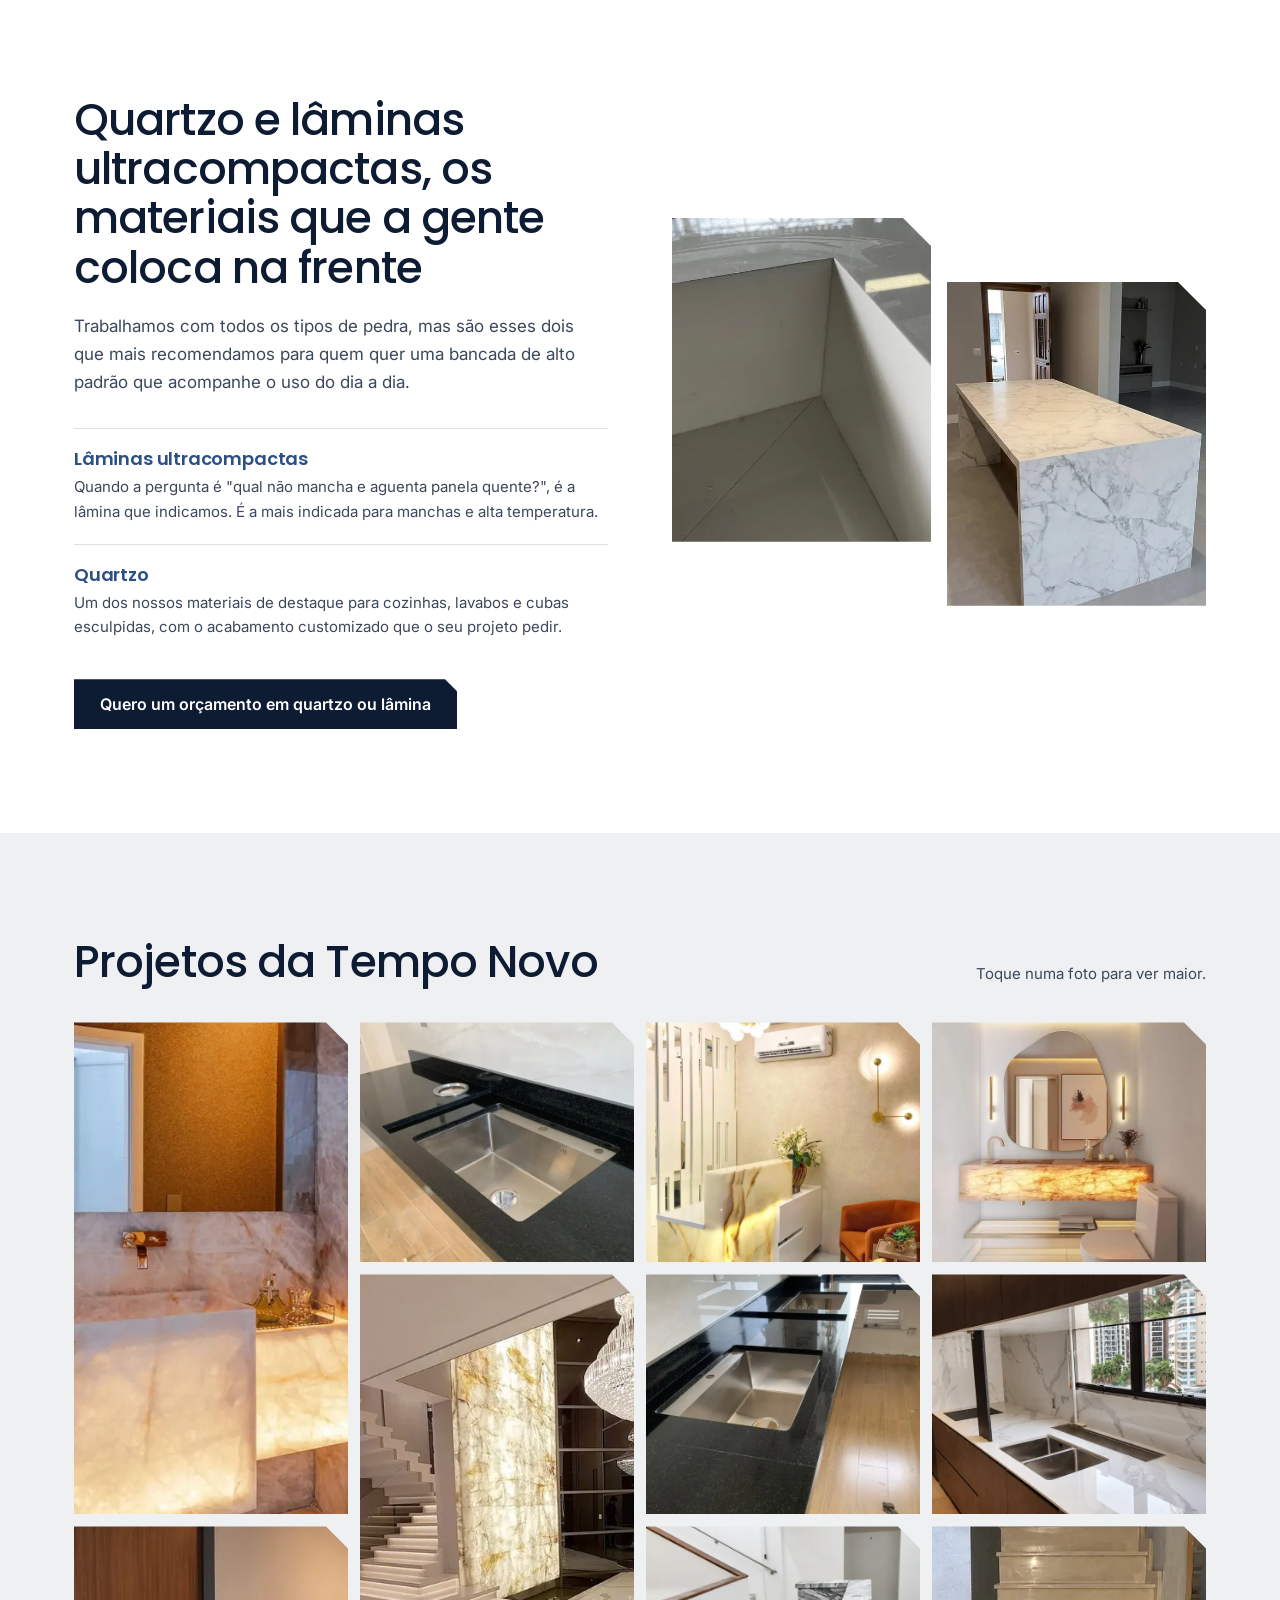
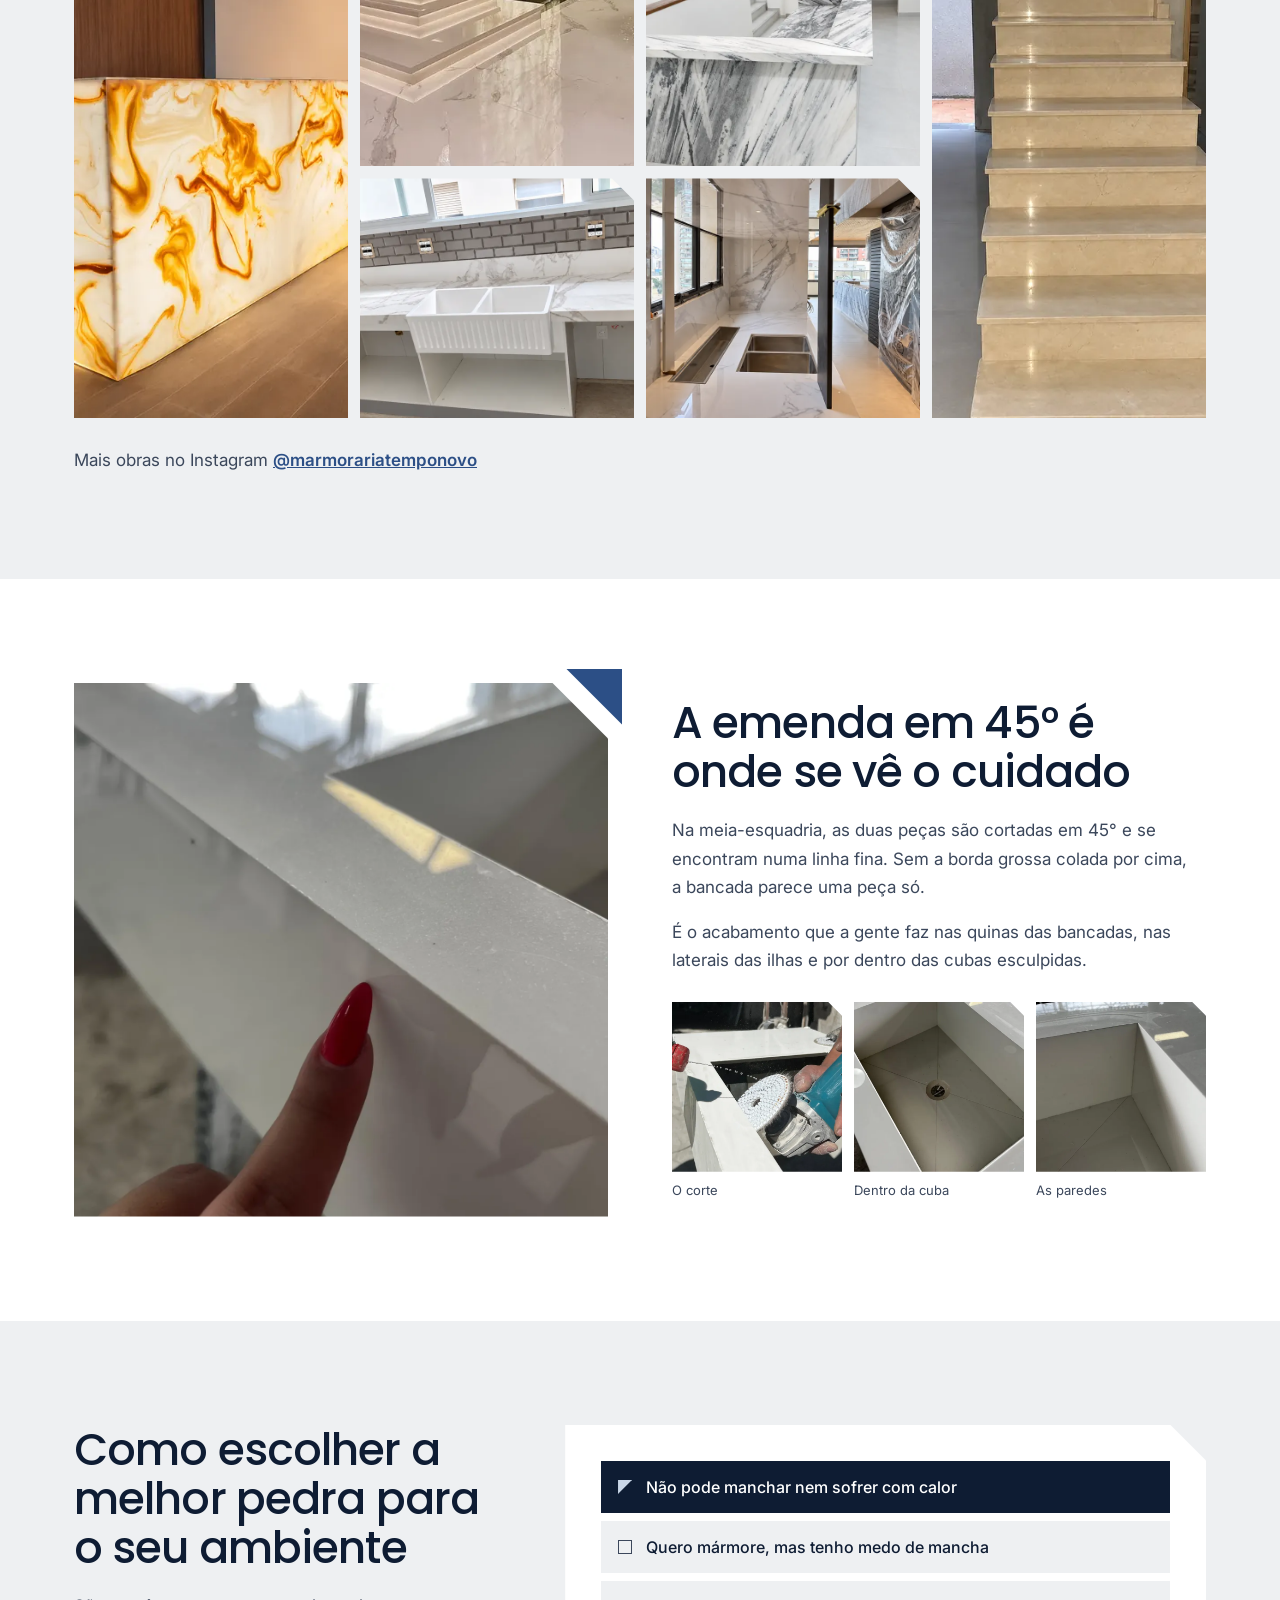
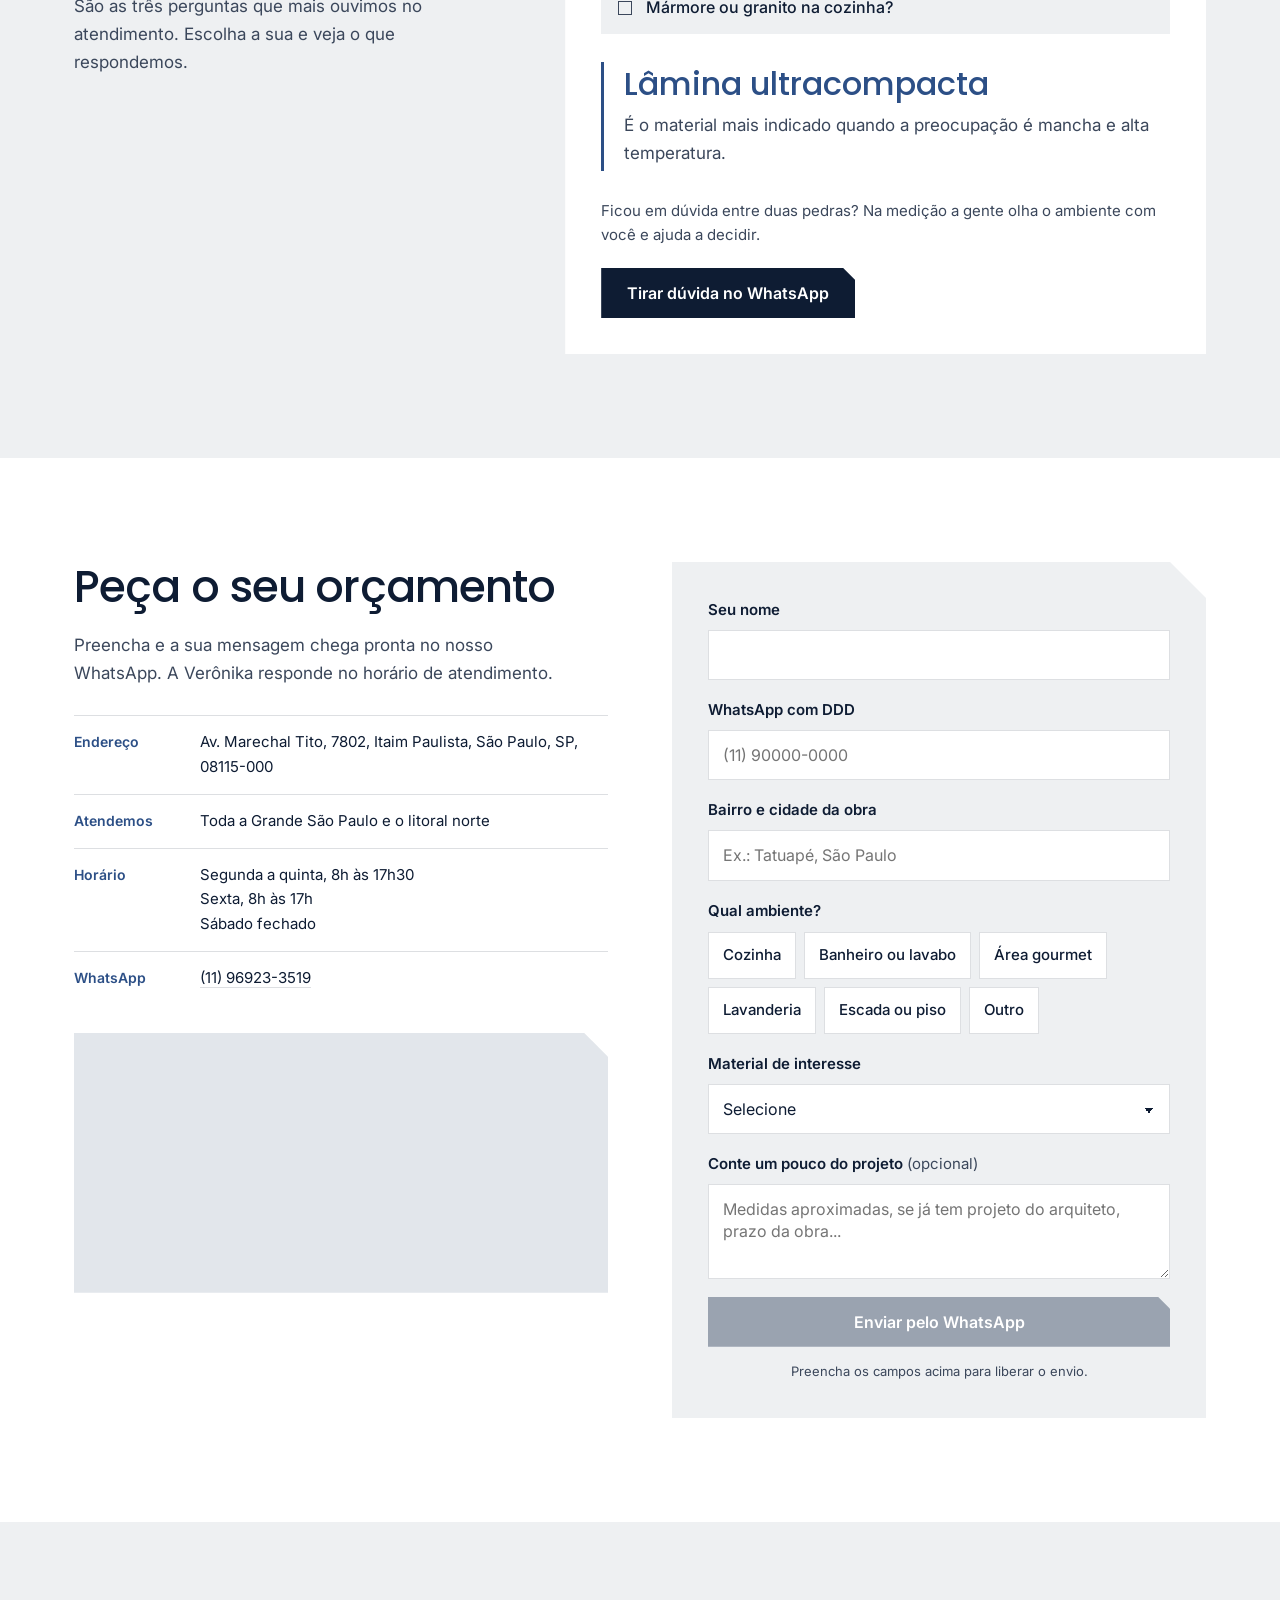
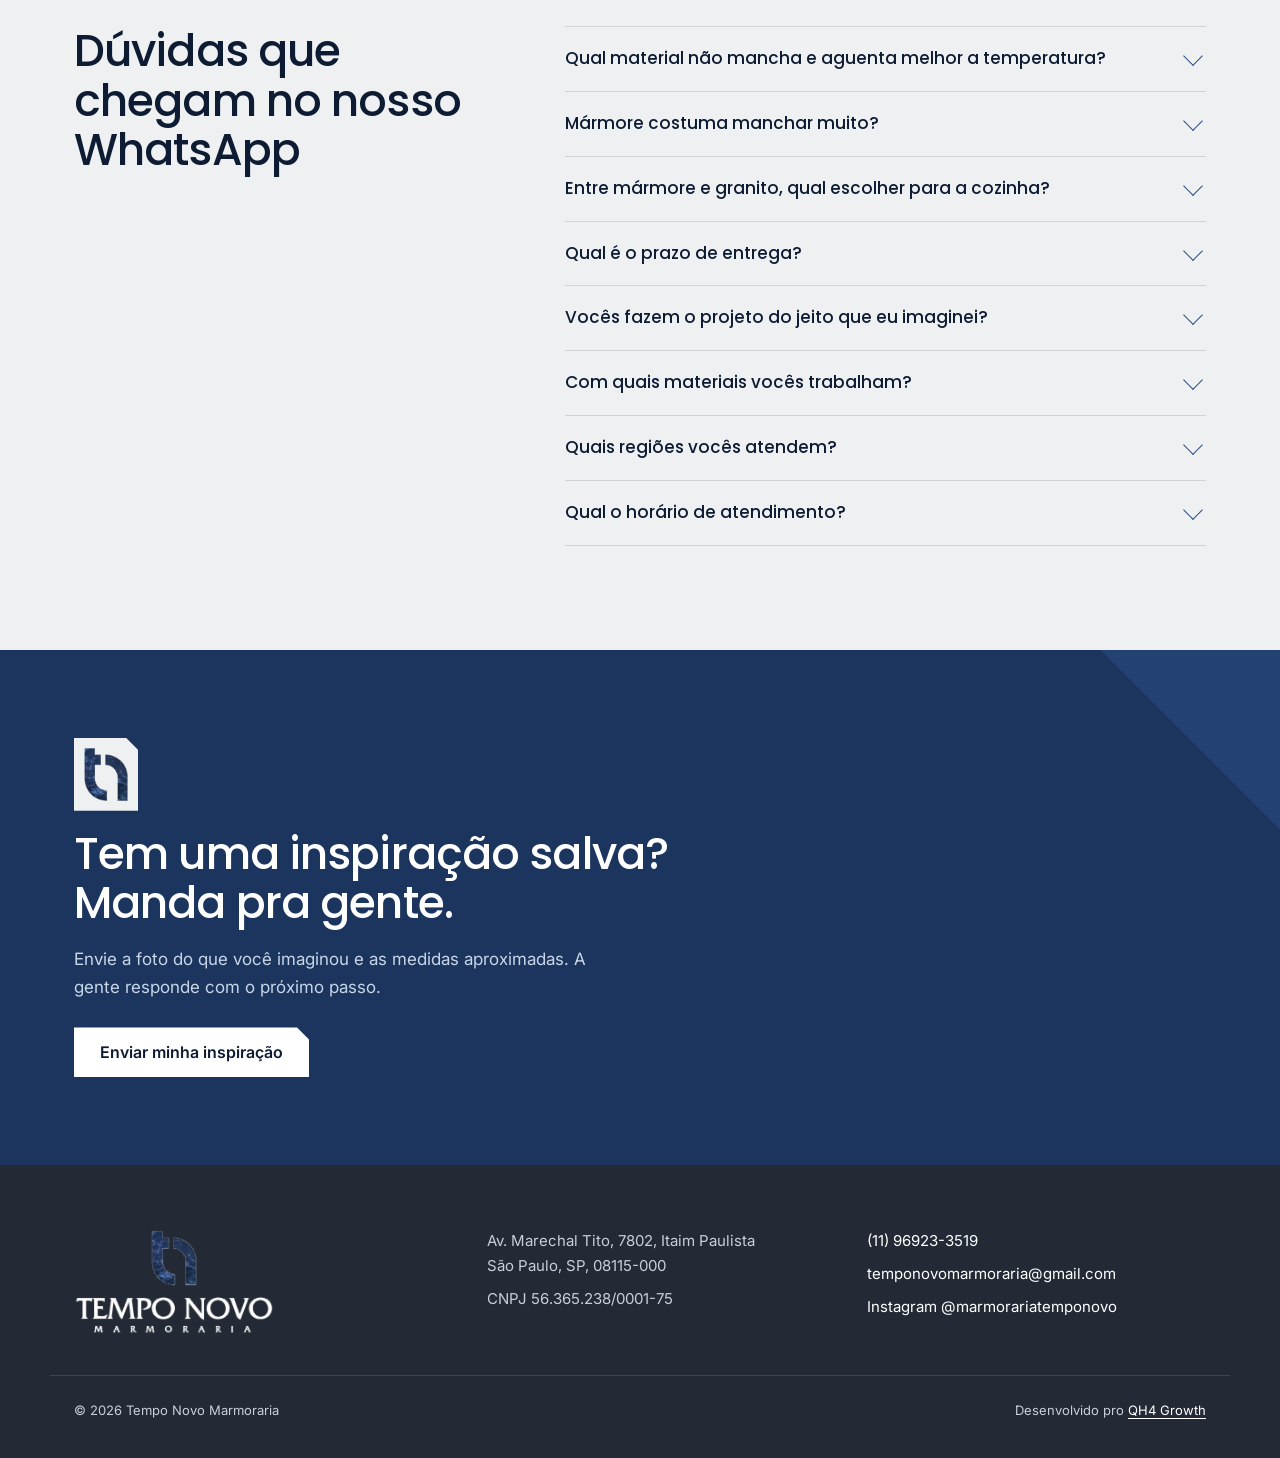
==== commit 79ceda1f: "Adiciona 6 novas fotos na galeria de Projetos Imagens enviadas pela cliente e melhoradas com IA: coz" ====
--- a/index.html
+++ b/index.html
@@ -230,6 +230,12 @@
       <button class="galeria__item reveal" data-full="assets/img/lavabo-bancada-iluminada.webp"><img src="assets/img/lavabo-bancada-iluminada-sm.webp" alt="Bancada suspensa de lavabo em pedra iluminada com espelho orgânico" width="640" height="640" loading="lazy"><span>Bancada suspensa de lavabo</span></button>
       <button class="galeria__item g-alto reveal" data-full="assets/img/escada-marmore-branco.webp"><img src="assets/img/escada-marmore-branco-sm.webp" alt="Escada e piso em pedra branca com painel iluminado" width="640" height="640" loading="lazy"><span>Escada e piso</span></button>
       <button class="galeria__item reveal" data-full="assets/img/cozinha-granito-preto-2.webp"><img src="assets/img/cozinha-granito-preto-2-sm.webp" alt="Bancada em L em granito preto com duas cubas" width="640" height="640" loading="lazy"><span>Bancada em L</span></button>
+      <button class="galeria__item reveal" data-full="assets/img/cozinha-bancada-marmorizada-1.webp"><img src="assets/img/cozinha-bancada-marmorizada-1-sm.webp" alt="Bancada de cozinha em pedra branca com veios cinza, cuba dupla de inox e frontão até a janela" width="640" height="640" loading="lazy"><span>Cozinha em pedra branca</span></button>
+      <button class="galeria__item g-alto reveal" data-full="assets/img/balcao-onix-iluminado.webp"><img src="assets/img/balcao-onix-iluminado-sm.webp" alt="Balcão em pedra translúcida com veios dourados iluminada por dentro" width="640" height="640" loading="lazy"><span>Balcão em pedra iluminada</span></button>
+      <button class="galeria__item reveal" data-full="assets/img/recepcao-marmore-veios-cinza.webp"><img src="assets/img/recepcao-marmore-veios-cinza-sm.webp" alt="Balcão de recepção em L revestido em mármore branco com veios cinza escuros" width="640" height="640" loading="lazy"><span>Recepção em mármore</span></button>
+      <button class="galeria__item g-alto reveal" data-full="assets/img/escada-marmore-bege.webp"><img src="assets/img/escada-marmore-bege-sm.webp" alt="Escada com degraus e espelhos revestidos em mármore bege" width="640" height="640" loading="lazy"><span>Escada em mármore bege</span></button>
+      <button class="galeria__item reveal" data-full="assets/img/lavanderia-tanque-duplo.webp"><img src="assets/img/lavanderia-tanque-duplo-sm.webp" alt="Bancada de lavanderia em pedra branca marmorizada com tanque duplo de louça" width="640" height="640" loading="lazy"><span>Bancada de lavanderia</span></button>
+      <button class="galeria__item reveal" data-full="assets/img/cozinha-bancada-marmorizada-2.webp"><img src="assets/img/cozinha-bancada-marmorizada-2-sm.webp" alt="Cozinha com bancada e paredes em pedra branca marmorizada e cuba de inox embutida" width="640" height="640" loading="lazy"><span>Cozinha com frontão em pedra</span></button>
     </div>
     <p class="projetos__ig">Mais obras no Instagram <a href="https://www.instagram.com/marmorariatemponovo/" target="_blank" rel="noopener">@marmorariatemponovo</a></p>
   </div>
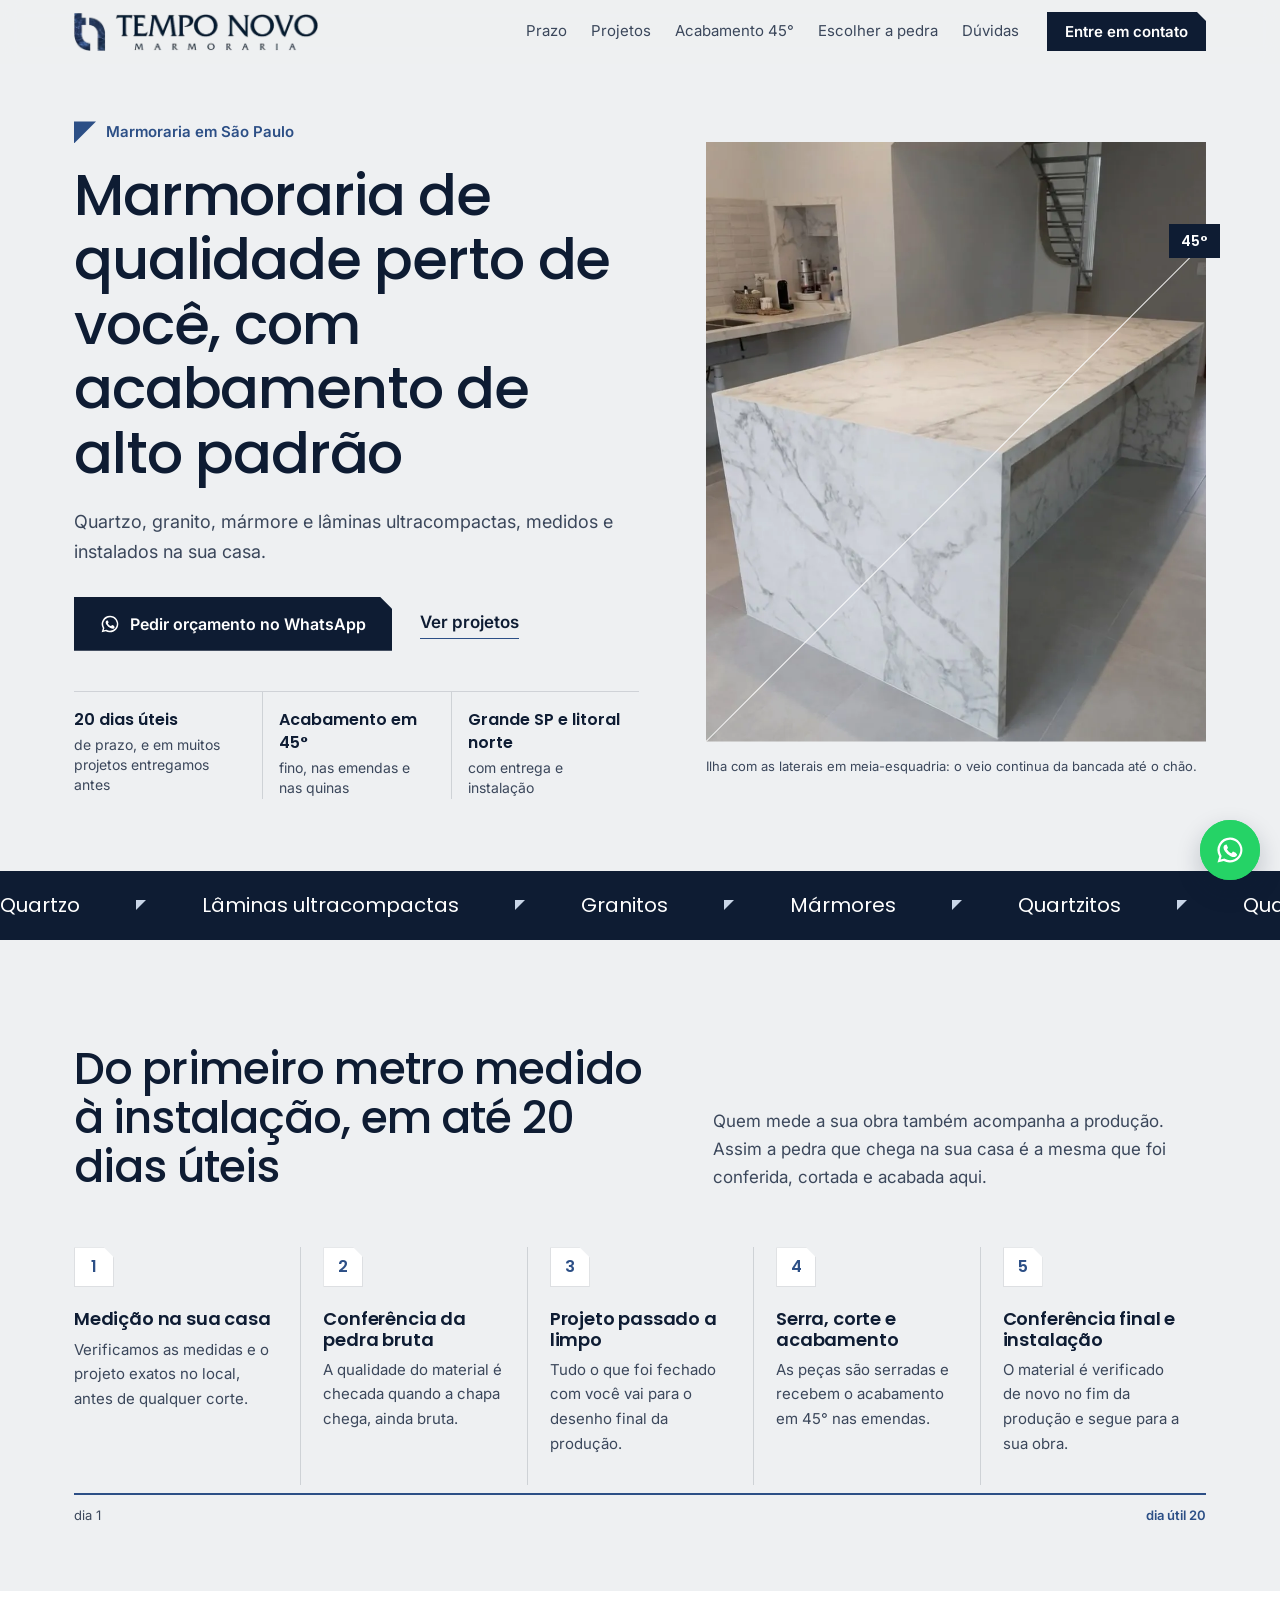
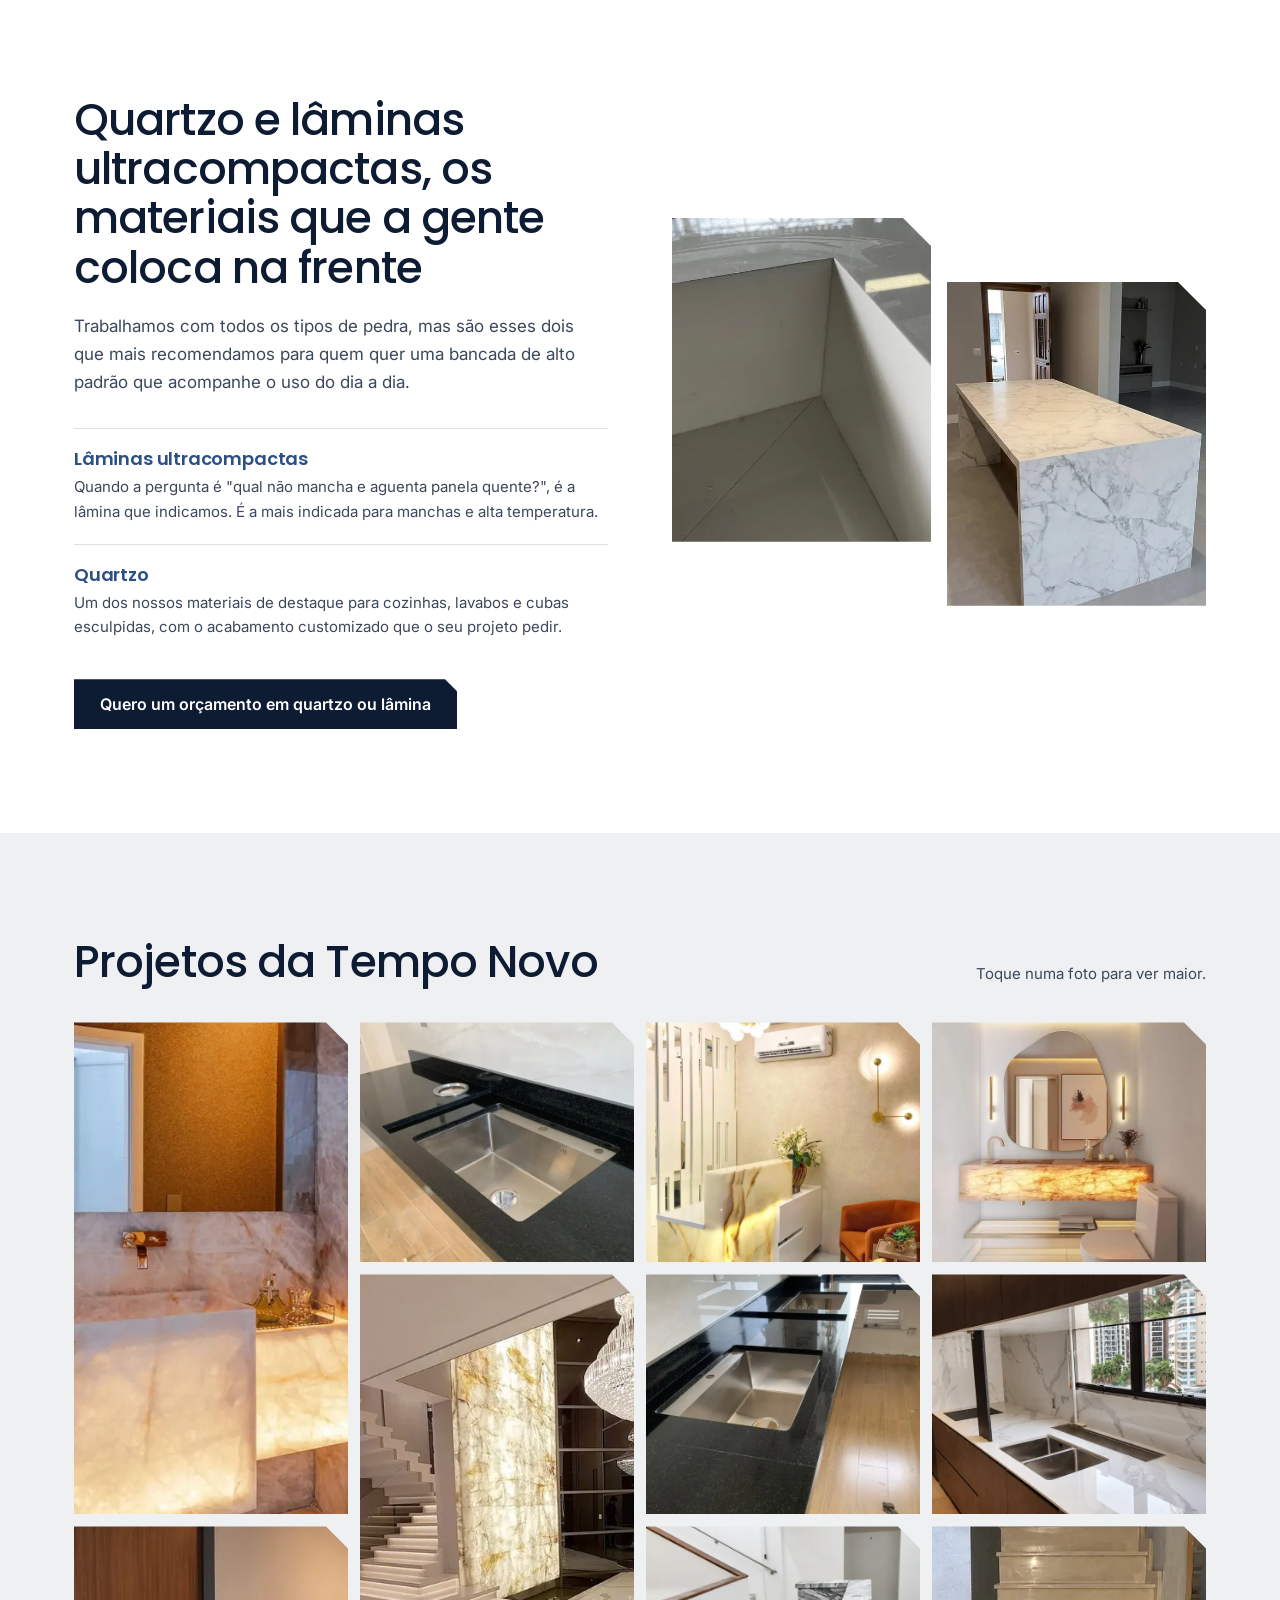
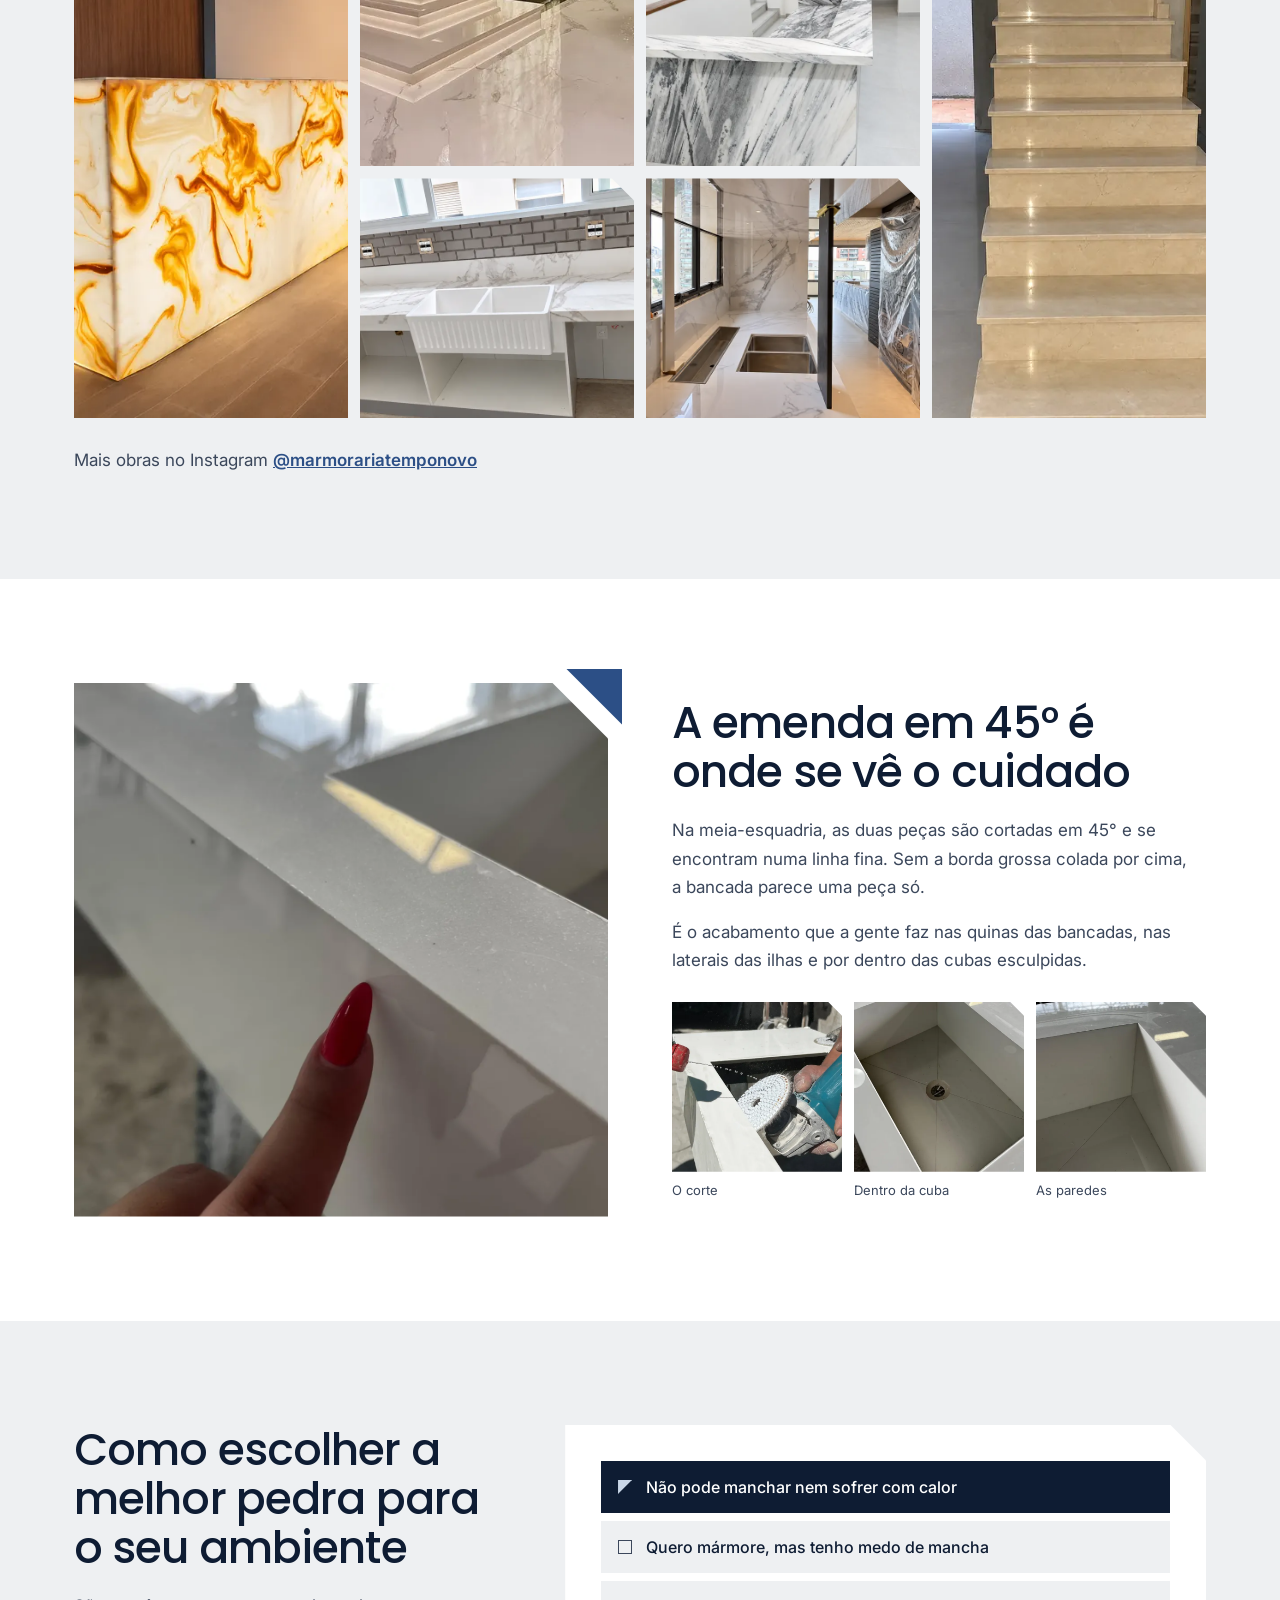
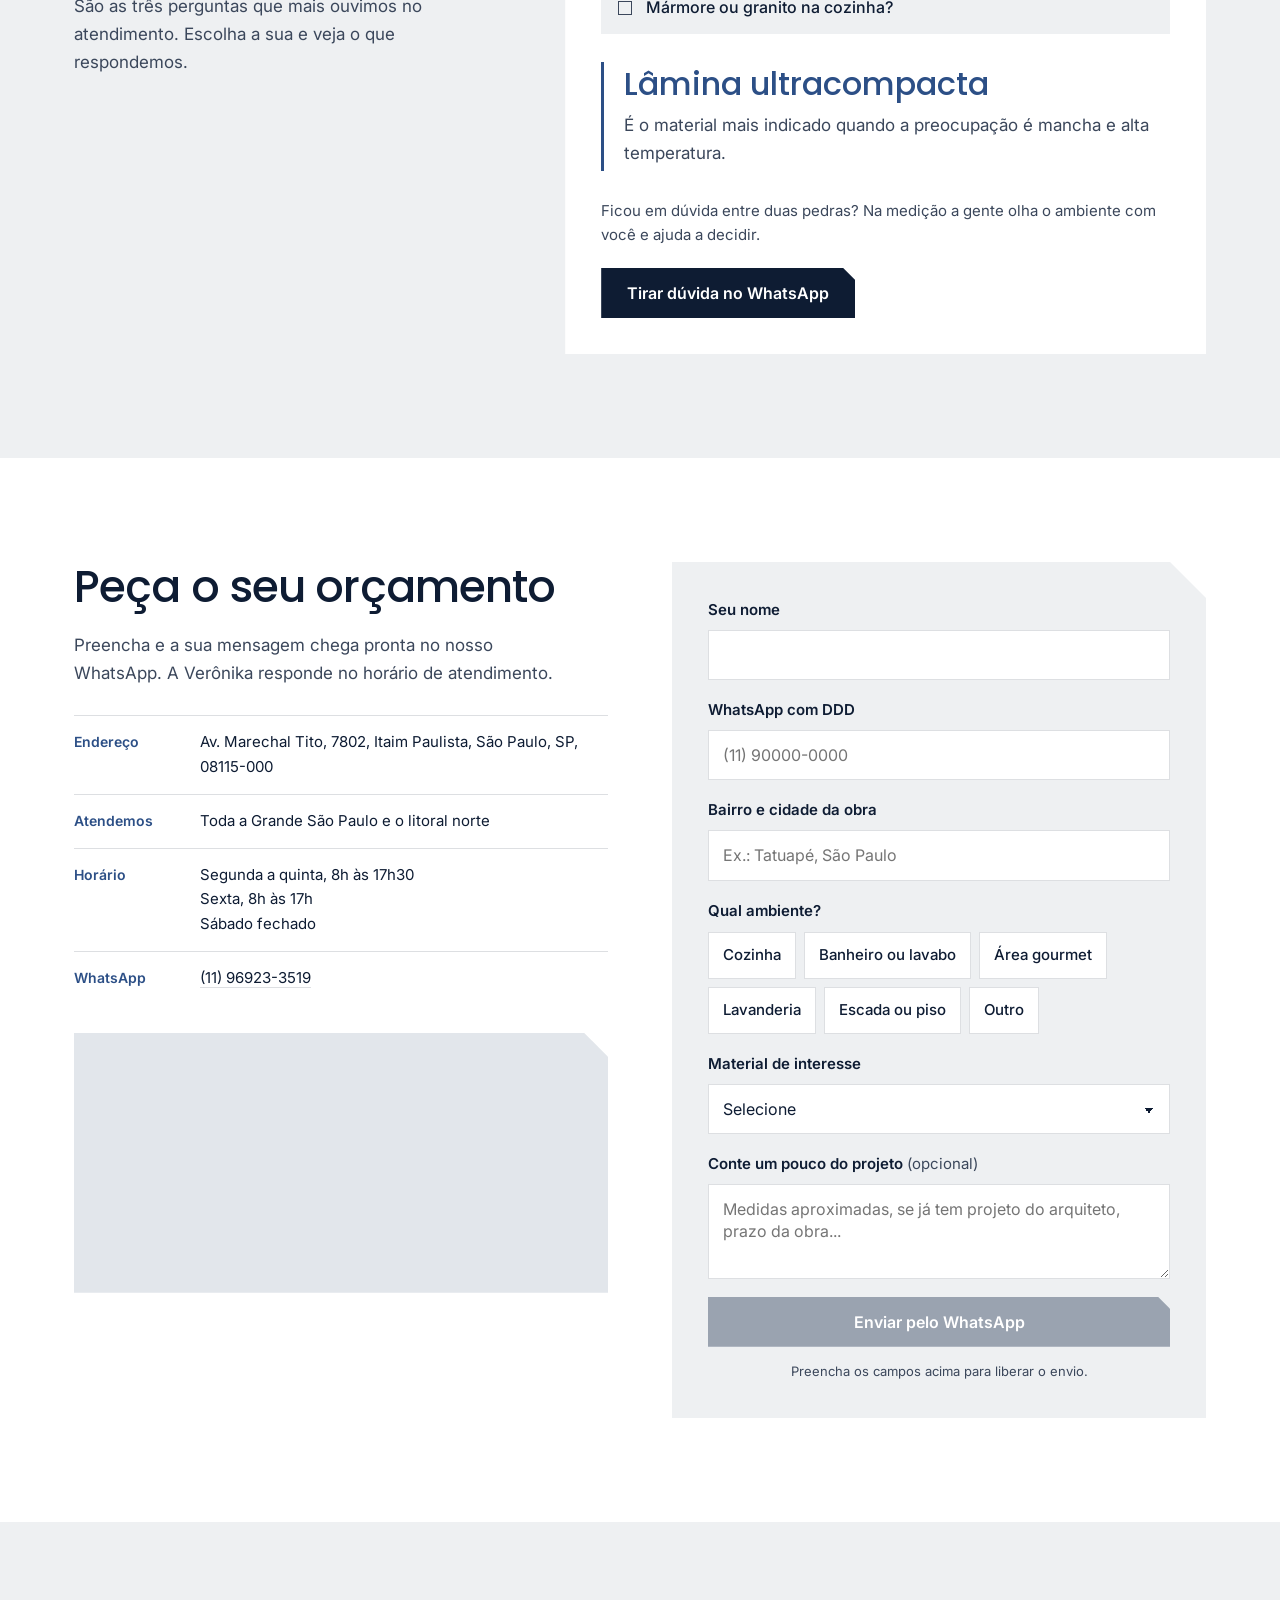
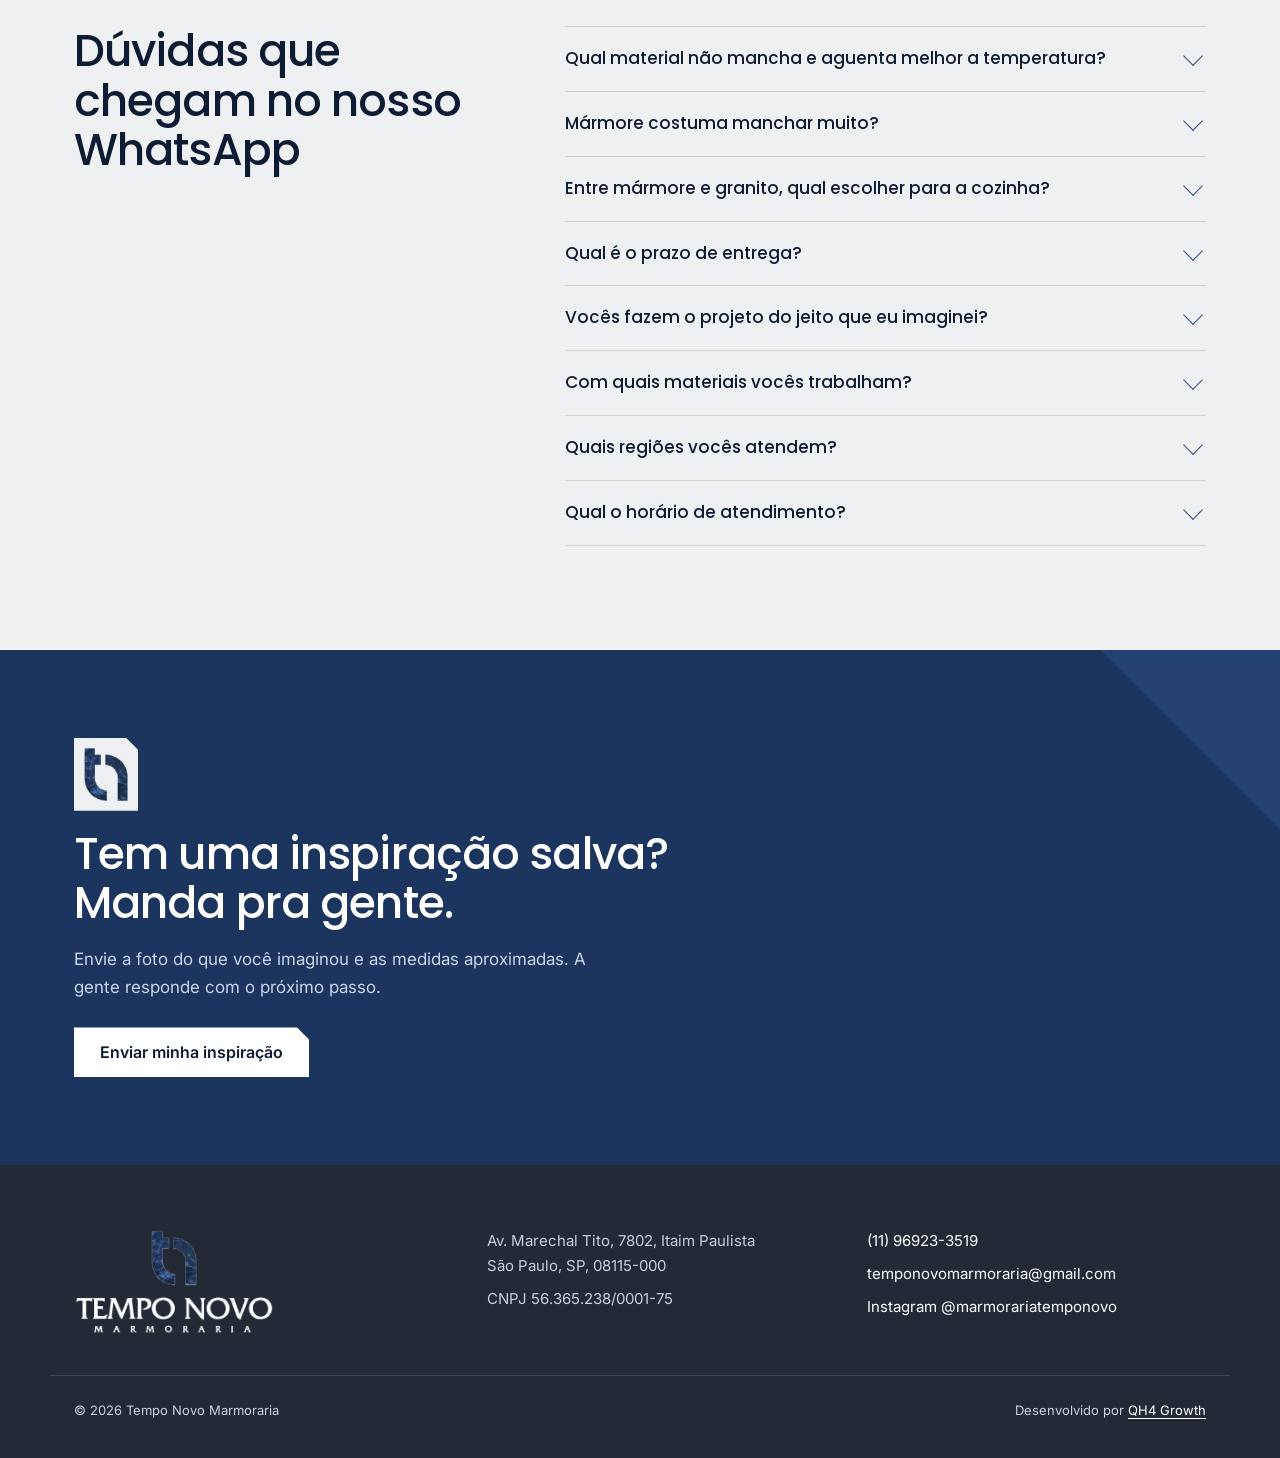
==== commit b84e1b33: "fix: corrige rodape para "Desenvolvido por QH4 Growth" com link do Instagram Co-Authored-By: Claude " ====
--- a/index.html
+++ b/index.html
@@ -400,7 +400,7 @@
   </div>
   <div class="wrap rodape__base">
     <p>© <span id="ano">2026</span> Tempo Novo Marmoraria</p>
-    <p>Desenvolvido pro <a href="https://www.instagram.com/qh4growth/" target="_blank" rel="noopener">QH4 Growth</a></p>
+    <p>Desenvolvido por <a href="https://www.instagram.com/qh4growth/" target="_blank" rel="noopener">QH4 Growth</a></p>
   </div>
 </footer>
 
@@ -414,5 +414,6 @@
 </dialog>
 
 <script src="assets/js/main.js" defer></script>
+<script src="https://app-validacao-lp-sapp-validacao-lp.vercel.app/api/t" data-lp="lp-novo-tempo" defer></script>
 </body>
 </html>
